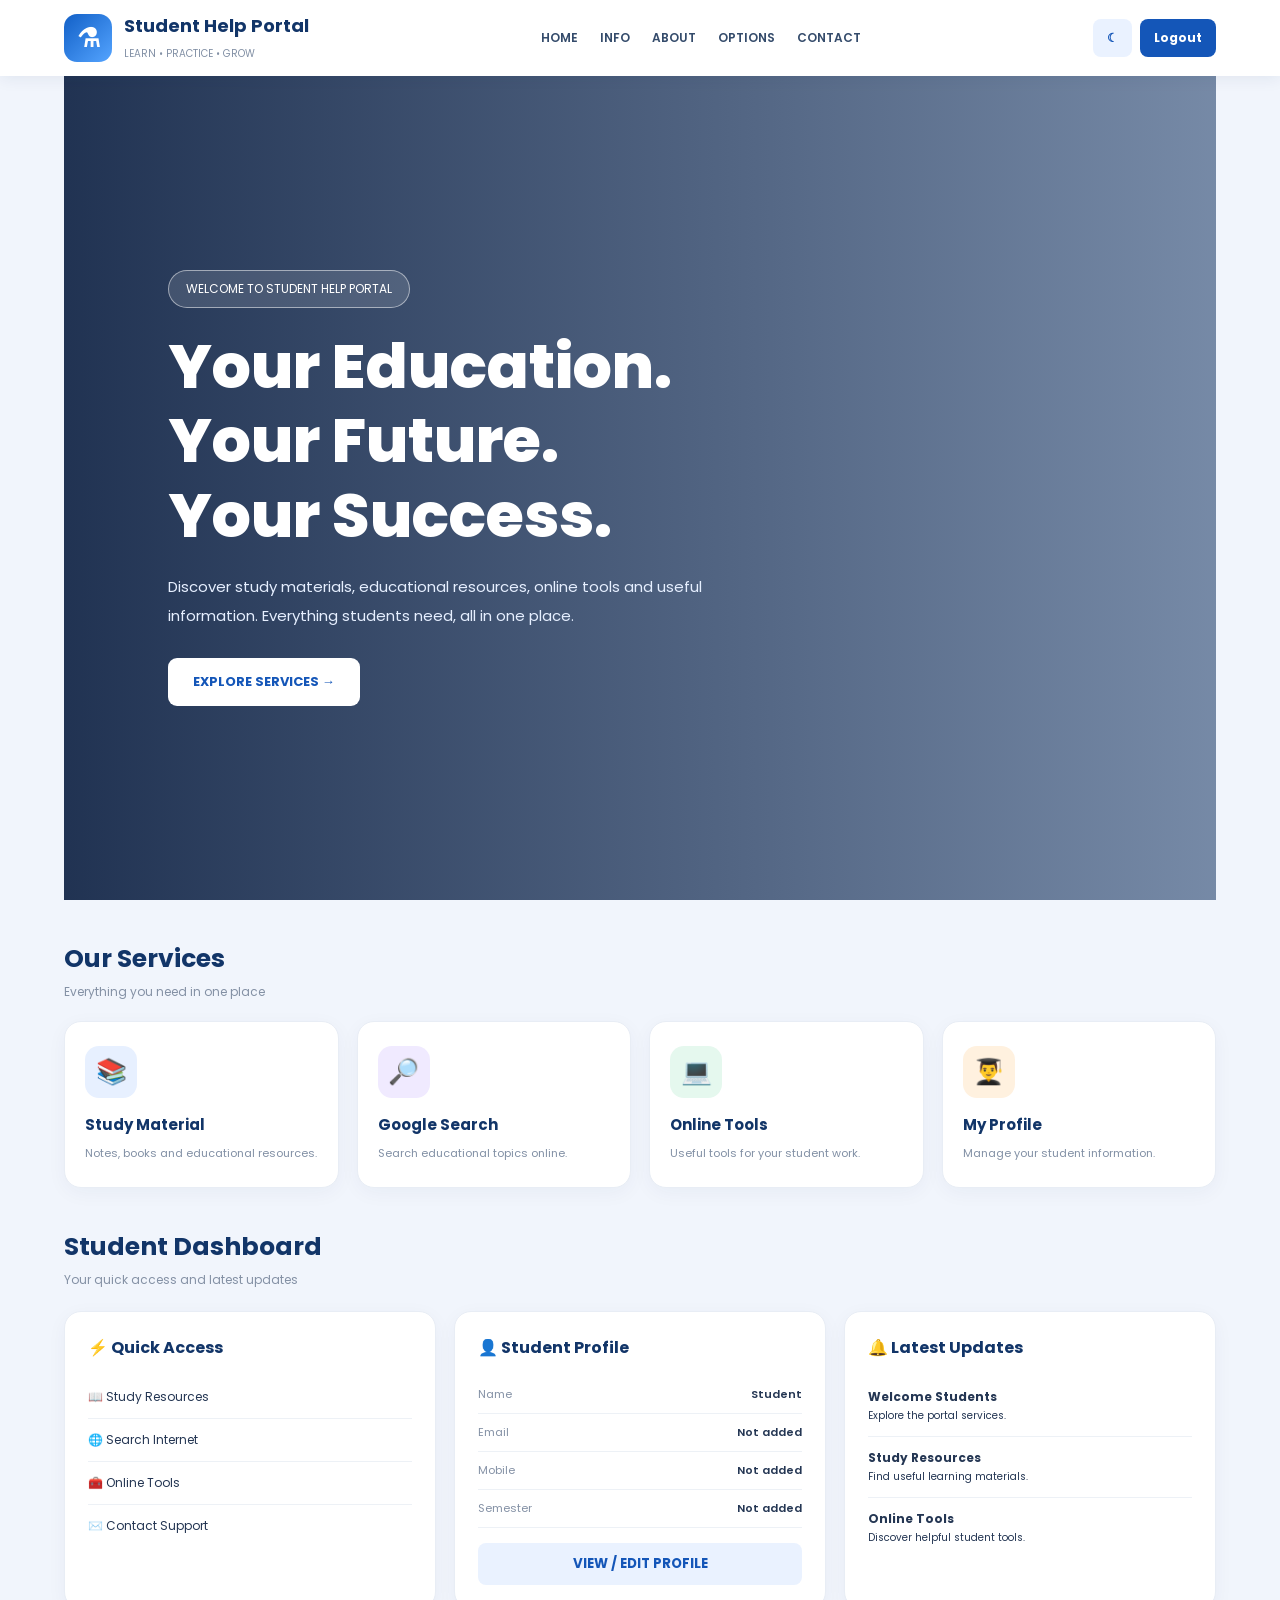
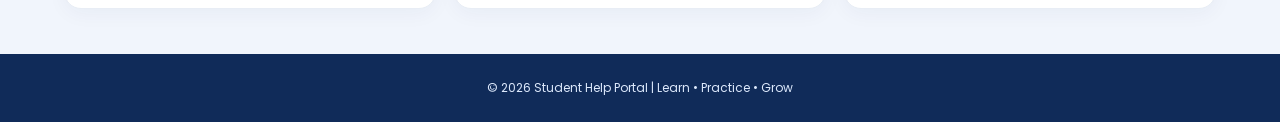
==== dashboard.html @ 5c408c37 "Update dashboard.html" ====
<!DOCTYPE html>
<html lang="en">
<head>
<meta charset="UTF-8">
<meta name="viewport" content="width=device-width, initial-scale=1.0">
<title>Student Help Portal</title>

<link href="https://fonts.googleapis.com/css2?family=Poppins:wght@400;500;600;700;800&display=swap" rel="stylesheet">

<style>
*{margin:0;padding:0;box-sizing:border-box}
body{
  font-family:Poppins,sans-serif;
  background:#f1f5fc;
  color:#243653;
}
a{text-decoration:none;color:inherit}
button,input,select{font-family:inherit}

/* NAVBAR */
.navbar{
  min-height:76px;
  background:#fff;
  display:flex;
  align-items:center;
  justify-content:space-between;
  padding:12px 5%;
  gap:15px;
  box-shadow:0 3px 15px #142d5012;
  position:relative;
  z-index:5;
}
.brand{display:flex;align-items:center;gap:12px}
.logo{
  width:48px;height:48px;
  border-radius:13px;
  background:linear-gradient(135deg,#1260c7,#54a4ff);
  display:grid;place-items:center;
  color:white;font-size:26px;font-weight:700;
}
.brand h2{font-size:18px;color:#123568}
.brand small{font-size:10px;color:#8290a5}
.navlinks{display:flex;gap:22px;flex-wrap:wrap}
.navlinks a{font-size:12px;font-weight:600;color:#344b6b}
.navlinks a:hover{color:#1260c7}
.navbuttons{display:flex;gap:8px}
.btn{
  border:0;border-radius:8px;
  padding:10px 14px;
  background:#eaf2ff;color:#1456b8;
  font-size:12px;font-weight:700;
  cursor:pointer;
}
.btn-blue{background:#1456b8;color:white}

/* FULL SCREEN BANNER */
.hero{
  width:100%;
  min-height:calc(100vh - 76px);
  min-height:calc(100svh - 76px);
  display:flex;
  align-items:center;
  justify-content:flex-start;
  padding:55px 9%;
  position:relative;
  overflow:hidden;
  background:
    linear-gradient(90deg,rgba(4,24,59,.88),rgba(5,39,88,.52)),
    url('lab-background.png') center center/cover no-repeat;
}
.hero-content{
  max-width:700px;
  color:white;
  position:relative;
  z-index:2;
}
.hero-tag{
  display:inline-block;
  padding:9px 17px;
  border:1px solid #ffffff80;
  background:#ffffff20;
  border-radius:30px;
  font-size:12px;
  margin-bottom:22px;
}
.hero h1{
  font-size:clamp(35px,5vw,62px);
  line-height:1.2;
  font-weight:800;
  margin-bottom:20px;
}
.hero p{
  font-size:15px;
  line-height:1.9;
  color:#e6efff;
  max-width:590px;
}
.hero-button{
  display:inline-block;
  margin-top:28px;
  padding:14px 25px;
  background:#fff;
  color:#1456b8;
  border-radius:9px;
  font-size:13px;
  font-weight:700;
}
.hero-button:hover{background:#dceaff}

/* SERVICES */
.container{
  width:90%;
  max-width:1200px;
  margin:auto;
}
.heading{margin:40px 0 20px}
.heading h2{font-size:25px;color:#123568}
.heading p{font-size:12px;color:#8491a5;margin-top:5px}
.services{
  display:grid;
  grid-template-columns:repeat(4,1fr);
  gap:18px;
}
.card{
  background:white;
  border:1px solid #e8edf5;
  border-radius:17px;
  padding:24px 20px;
  cursor:pointer;
  text-align:left;
  box-shadow:0 5px 20px #18375d0b;
  transition:.2s;
  width:100%;
}
.card:hover{
  transform:translateY(-5px);
  box-shadow:0 12px 25px #18375d18;
}
.icon{
  height:52px;width:52px;
  border-radius:14px;
  display:grid;place-items:center;
  font-size:25px;margin-bottom:15px;
}
.i1{background:#e7f0ff}
.i2{background:#f0eaff}
.i3{background:#e5f8ee}
.i4{background:#fff1df}
.card h3{font-size:15px;color:#123568;margin-bottom:8px}
.card p{font-size:11px;color:#8290a5;line-height:1.7}

/* DASHBOARD PANELS */
.panels{
  display:grid;
  grid-template-columns:repeat(3,1fr);
  gap:18px;
  margin:22px 0 45px;
}
.panel{
  background:white;
  border:1px solid #e8edf5;
  border-radius:17px;
  padding:23px;
  box-shadow:0 5px 20px #18375d0b;
}
.panel h3{font-size:16px;color:#123568;margin-bottom:16px}
.item{
  padding:12px 0;
  border-bottom:1px solid #edf1f6;
  font-size:12px;
  cursor:pointer;
}
.item:last-child{border:0}
.item:hover{color:#1260c7}
.profile-row{
  display:flex;justify-content:space-between;
  gap:8px;padding:10px 0;
  border-bottom:1px solid #edf1f6;
  font-size:11px;
}
.profile-row span:first-child{color:#8491a5}
.profile-row span:last-child{
  font-weight:600;text-align:right;
  overflow-wrap:anywhere;
}
.panel-button{
  width:100%;padding:11px;margin-top:15px;
  background:#eaf2ff;color:#1456b8;
  border:0;border-radius:8px;
  font-weight:700;cursor:pointer;
}

/* INNER PAGES */
.page{
  display:none;
  background:white;
  border-radius:17px;
  padding:30px;
  margin:30px auto;
  min-height:320px;
  box-shadow:0 5px 20px #18375d0b;
}
.page.active{display:block}
.page h2{color:#123568;font-size:24px;margin-bottom:12px}
.page p{color:#73839a;font-size:13px;line-height:1.8;margin-bottom:15px}
.page label{font-size:12px;font-weight:600}
.page input,.page select{
  display:block;width:100%;
  padding:12px;margin:7px 0 15px;
  border:1px solid #dce5f1;
  border-radius:8px;
  outline:none;
}
.page input:focus,.page select:focus{border-color:#1456b8}
.page button{
  border:0;background:#1456b8;
  color:white;padding:12px 20px;
  border-radius:8px;font-weight:700;
  cursor:pointer;
}
.resources{
  display:grid;
  grid-template-columns:repeat(2,1fr);
  gap:12px;margin-top:18px;
}
.resource{
  display:block;
  background:#edf4ff;
  color:#1456b8;
  padding:17px;border-radius:10px;
  font-size:13px;font-weight:600;
}
footer{
  background:#102b59;color:#dce8fb;
  text-align:center;padding:25px;
  font-size:12px;
}

/* DARK MODE */
body.dark{background:#101d31;color:#eaf1ff}
body.dark .navbar,body.dark .card,
body.dark .panel,body.dark .page{background:#1b2c45;color:#eaf1ff}
body.dark .brand h2,body.dark .heading h2,
body.dark .card h3,body.dark .panel h3,
body.dark .page h2{color:#eaf1ff}
body.dark .navlinks a{color:#eaf1ff}
body.dark .card p,body.dark .page p{color:#b6c6dc}
body.dark .profile-row,body.dark .item{border-color:#354762}
body.dark .profile-row span:last-child{color:#eaf1ff}

/* MOBILE */
@media(max-width:850px){
  .services{grid-template-columns:repeat(2,1fr)}
  .panels{grid-template-columns:repeat(2,1fr)}
  .navlinks{gap:12px}
}
@media(max-width:600px){
  .navbar{flex-wrap:wrap;padding:12px 4%}
  .navlinks{order:3;width:100%;justify-content:center}
  .brand h2{font-size:15px}
  .hero{
    min-height:calc(100svh - 120px);
    padding:35px 7%;
    background-position:center;
  }
  .hero h1{font-size:36px}
  .hero p{font-size:13px}
  .services,.panels,.resources{grid-template-columns:1fr}
  .container{width:92%}
  .page{padding:22px}
}
</style>
</head>

<body>

<header class="navbar">
  <div class="brand">
    <div class="logo">⚗</div>
    <div>
      <h2>Student Help Portal</h2>
      <small>LEARN • PRACTICE • GROW</small>
    </div>
  </div>

  <nav class="navlinks">
    <a href="#" onclick="showHome();return false">HOME</a>
    <a href="#" onclick="showPage('info');return false">INFO</a>
    <a href="#" onclick="showPage('about');return false">ABOUT</a>
    <a href="#" onclick="showPage('study');return false">OPTIONS</a>
    <a href="#" onclick="showPage('contact');return false">CONTACT</a>
  </nav>

  <div class="navbuttons">
    <button class="btn" onclick="toggleTheme()">☾</button>
    <button class="btn btn-blue" onclick="logout()">Logout</button>
  </div>
</header>

<main class="container">

<div id="homePage">

  <section class="hero">
    <div class="hero-content">
      <span class="hero-tag">WELCOME TO STUDENT HELP PORTAL</span>
      <h1>Your Education.<br>Your Future.<br>Your Success.</h1>
      <p>
        Discover study materials, educational resources,
        online tools and useful information.
        Everything students need, all in one place.
      </p>
      <a href="#" class="hero-button"
         onclick="showPage('study');return false">
         EXPLORE SERVICES →
      </a>
    </div>
  </section>

  <div class="heading">
    <h2>Our Services</h2>
    <p>Everything you need in one place</p>
  </div>

  <section class="services">
    <button class="card" onclick="showPage('study')">
      <div class="icon i1">📚</div>
      <h3>Study Material</h3>
      <p>Notes, books and educational resources.</p>
    </button>

    <button class="card" onclick="showPage('search')">
      <div class="icon i2">🔎</div>
      <h3>Google Search</h3>
      <p>Search educational topics online.</p>
    </button>

    <button class="card" onclick="showPage('tools')">
      <div class="icon i3">💻</div>
      <h3>Online Tools</h3>
      <p>Useful tools for your student work.</p>
    </button>

    <button class="card" onclick="showPage('profile')">
      <div class="icon i4">👨‍🎓</div>
      <h3>My Profile</h3>
      <p>Manage your student information.</p>
    </button>
  </section>

  <div class="heading">
    <h2>Student Dashboard</h2>
    <p>Your quick access and latest updates</p>
  </div>

  <section class="panels">

    <div class="panel">
      <h3>⚡ Quick Access</h3>
      <div class="item" onclick="showPage('study')">📖 Study Resources</div>
      <div class="item" onclick="showPage('search')">🌐 Search Internet</div>
      <div class="item" onclick="showPage('tools')">🧰 Online Tools</div>
      <div class="item" onclick="showPage('contact')">✉️ Contact Support</div>
    </div>

    <div class="panel">
      <h3>👤 Student Profile</h3>
      <div class="profile-row"><span>Name</span><span id="displayName">Student</span></div>
      <div class="profile-row"><span>Email</span><span id="displayEmail">Not added</span></div>
      <div class="profile-row"><span>Mobile</span><span id="displayMobile">Not added</span></div>
      <div class="profile-row"><span>Semester</span><span id="displaySemester">Not added</span></div>
      <button class="panel-button" onclick="showPage('profile')">VIEW / EDIT PROFILE</button>
    </div>

    <div class="panel">
      <h3>🔔 Latest Updates</h3>
      <div class="item">
        <b>Welcome Students</b><br>
        <small>Explore the portal services.</small>
      </div>
      <div class="item">
        <b>Study Resources</b><br>
        <small>Find useful learning materials.</small>
      </div>
      <div class="item">
        <b>Online Tools</b><br>
        <small>Discover helpful student tools.</small>
      </div>
    </div>

  </section>
</div>

<section class="page" id="info">
  <h2>Portal Information</h2>
  <p>Student Help Portal provides educational resources, online search facilities, useful student tools and academic information in one place.</p>
</section>

<section class="page" id="about">
  <h2>About Us</h2>
  <p>Our mission is to make education resources easier to access through a simple and professional student platform.</p>
</section>

<section class="page" id="study">
  <h2>📚 Study Material</h2>
  <p>Choose a resource to find educational content.</p>
  <div class="resources">
    <a class="resource" target="_blank" href="https://www.google.com/search?q=BCA+study+notes">BCA Study Notes ↗</a>
    <a class="resource" target="_blank" href="https://www.google.com/search?q=BCA+previous+year+papers">Previous Year Papers ↗</a>
    <a class="resource" target="_blank" href="https://www.google.com/search?q=Computer+Science+tutorials">Computer Tutorials ↗</a>
    <a class="resource" target="_blank" href="https://www.google.com/search?q=BCA+books+PDF">BCA Books ↗</a>
  </div>
</section>

<section class="page" id="search">
  <h2>🔎 Google Search</h2>
  <p>Search any topic on Google.</p>
  <form onsubmit="googleSearch(event)">
    <input id="searchInput" type="search" placeholder="Enter search topic..." required>
    <button type="submit">Search Google →</button>
  </form>
</section>

<section class="page" id="tools">
  <h2>💻 Online Tools</h2>
  <p>Useful online tools for students.</p>
  <div class="resources">
    <a class="resource" target="_blank" href="https://www.canva.com/">Canva ↗</a>
    <a class="resource" target="_blank" href="https://www.ilovepdf.com/">PDF Tools ↗</a>
    <a class="resource" target="_blank" href="https://www.photopea.com/">Photo Editor ↗</a>
    <a class="resource" target="_blank" href="https://translate.google.com/">Google Translate ↗</a>
  </div>
</section>

<section class="page" id="profile">
  <h2>👨‍🎓 My Student Profile</h2>
  <p>Enter and save your details.</p>

  <form onsubmit="saveProfile(event)">
    <label>Full Name</label>
    <input id="studentName" type="text" placeholder="Enter your name">

    <label>Email</label>
    <input id="studentEmail" type="email" placeholder="Enter your email">

    <label>Mobile Number</label>
    <input id="studentMobile" type="tel" placeholder="Enter mobile number">

    <label>Course</label>
    <input id="studentCourse" type="text" placeholder="Enter course">

    <label>Semester</label>
    <select id="studentSemester">
      <option value="">Select Semester</option>
      <option>1st Semester</option>
      <option>2nd Semester</option>
      <option>3rd Semester</option>
      <option>4th Semester</option>
      <option>5th Semester</option>
      <option>6th Semester</option>
    </select>

    <label>College Name</label>
    <input id="studentCollege" type="text" placeholder="Enter college name">

    <button type="submit">Save Profile</button>
  </form>
</section>

<section class="page" id="contact">
  <h2>✉️ Contact Us</h2>
  <p>Welcome to Student Help Portal Support. Thank you for using our platform.</p>
</section>

</main>

<footer>
  © 2026 Student Help Portal | Learn • Practice • Grow
</footer>

<script>
function showHome(){
  document.getElementById("homePage").style.display="block";
  document.querySelectorAll(".page").forEach(p=>p.classList.remove("active"));
  window.scrollTo(0,0);
}

function showPage(id){
  document.getElementById("homePage").style.display="none";
  document.querySelectorAll(".page").forEach(p=>p.classList.remove("active"));
  const page=document.getElementById(id);
  if(page) page.classList.add("active");
  if(id==="profile") loadProfile();
  window.scrollTo(0,0);
}

function toggleTheme(){
  document.body.classList.toggle("dark");
  localStorage.setItem("portalTheme",
    document.body.classList.contains("dark")?"dark":"light");
}

function logout(){
  sessionStorage.removeItem("loggedInStudent");
  window.location.href="login.html";
}

function googleSearch(event){
  event.preventDefault();
  const query=document.getElementById("searchInput").value.trim();
  if(query){
    window.open("https://www.google.com/search?q="+encodeURIComponent(query),"_blank");
  }
}

function saveProfile(event){
  event.preventDefault();
  const profile={
    name:document.getElementById("studentName").value,
    email:document.getElementById("studentEmail").value,
    mobile:document.getElementById("studentMobile").value,
    course:document.getElementById("studentCourse").value,
    semester:document.getElementById("studentSemester").value,
    college:document.getElementById("studentCollege").value
  };

  localStorage.setItem("studentProfile",JSON.stringify(profile));
  updateProfileDisplay();
  alert("Profile saved successfully!");
}

function loadProfile(){
  const p=JSON.parse(localStorage.getItem("studentProfile")||"{}");
  document.getElementById("studentName").value=p.name||"";
  document.getElementById("studentEmail").value=p.email||"";
  document.getElementById("studentMobile").value=p.mobile||"";
  document.getElementById("studentCourse").value=p.course||"";
  document.getElementById("studentSemester").value=p.semester||"";
  document.getElementById("studentCollege").value=p.college||"";
}

function updateProfileDisplay(){
  const p=JSON.parse(localStorage.getItem("studentProfile")||"{}");
  const email=sessionStorage.getItem("loggedInStudent")||"";
  document.getElementById("displayName").textContent=p.name||"Student";
  document.getElementById("displayEmail").textContent=p.email||email||"Not added";
  document.getElementById("displayMobile").textContent=p.mobile||"Not added";
  document.getElementById("displaySemester").textContent=p.semester||"Not added";
}

if(localStorage.getItem("portalTheme")==="dark"){
  document.body.classList.add("dark");
}
updateProfileDisplay();
</script>

</body>
    </html>
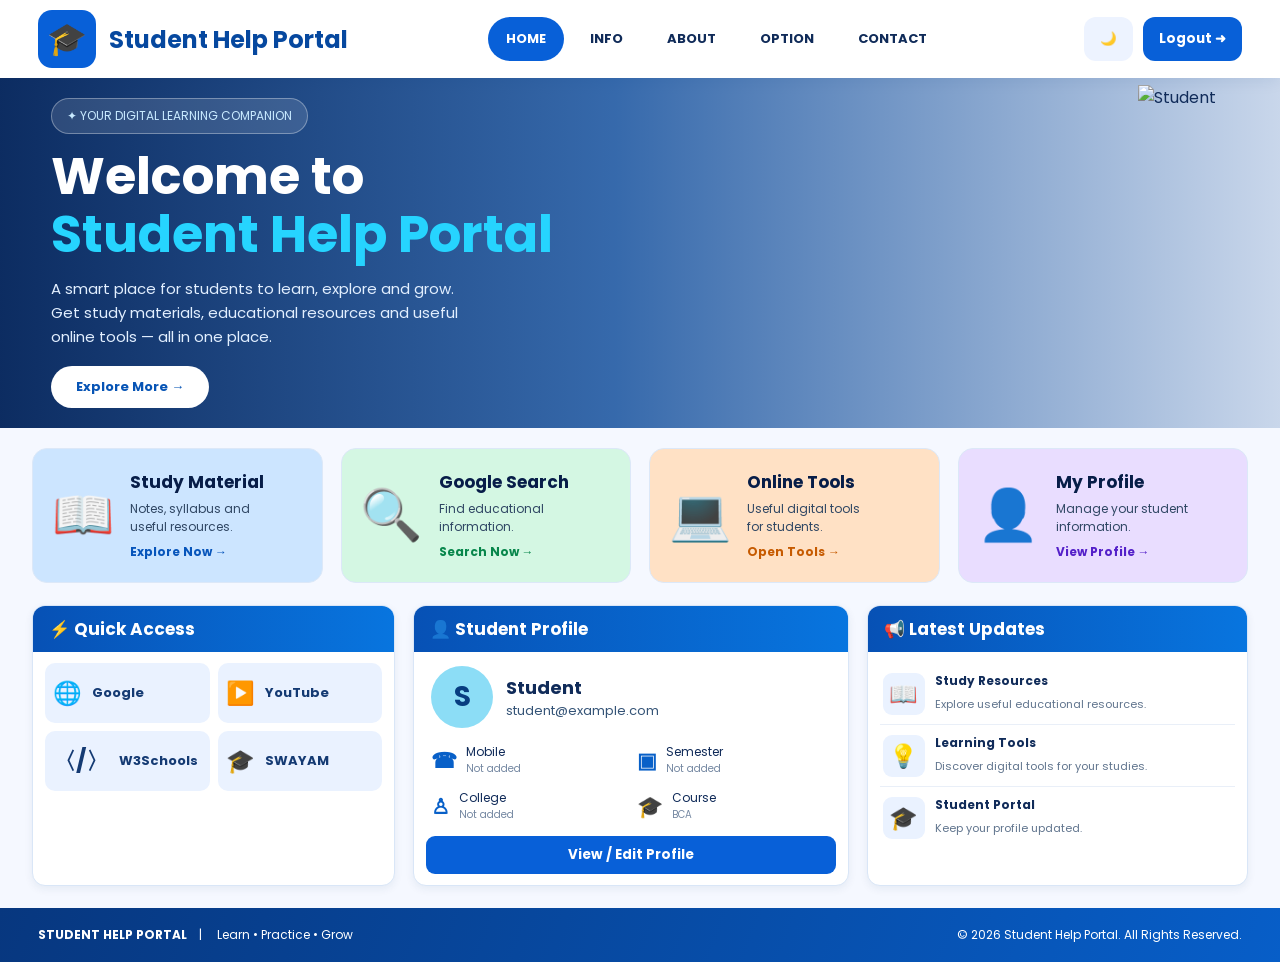
==== commit e33c14cb: "Update dashboard.html" ====
--- a/dashboard.html
+++ b/dashboard.html
@@ -5,270 +5,116 @@
 <meta charset="UTF-8">
 <meta name="viewport" content="width=device-width, initial-scale=1.0">
 <title>Student Help Portal</title>
-
 <link href="https://fonts.googleapis.com/css2?family=Poppins:wght@400;500;600;700;800&display=swap" rel="stylesheet">
 
 <style>
 *{margin:0;padding:0;box-sizing:border-box}
-body{
-  font-family:Poppins,sans-serif;
-  background:#f1f5fc;
-  color:#243653;
-}
+body{font-family:Poppins,sans-serif;background:#f5f8ff;color:#102b59}
 a{text-decoration:none;color:inherit}
 button,input,select{font-family:inherit}
-
-/* NAVBAR */
-.navbar{
-  min-height:76px;
-  background:#fff;
-  display:flex;
-  align-items:center;
-  justify-content:space-between;
-  padding:12px 5%;
-  gap:15px;
-  box-shadow:0 3px 15px #142d5012;
-  position:relative;
-  z-index:5;
-}
-.brand{display:flex;align-items:center;gap:12px}
-.logo{
-  width:48px;height:48px;
-  border-radius:13px;
-  background:linear-gradient(135deg,#1260c7,#54a4ff);
-  display:grid;place-items:center;
-  color:white;font-size:26px;font-weight:700;
-}
-.brand h2{font-size:18px;color:#123568}
-.brand small{font-size:10px;color:#8290a5}
-.navlinks{display:flex;gap:22px;flex-wrap:wrap}
-.navlinks a{font-size:12px;font-weight:600;color:#344b6b}
-.navlinks a:hover{color:#1260c7}
-.navbuttons{display:flex;gap:8px}
-.btn{
-  border:0;border-radius:8px;
-  padding:10px 14px;
-  background:#eaf2ff;color:#1456b8;
-  font-size:12px;font-weight:700;
-  cursor:pointer;
-}
-.btn-blue{background:#1456b8;color:white}
-
-/* FULL SCREEN BANNER */
+.navbar{min-height:76px;background:white;display:flex;align-items:center;justify-content:space-between;padding:10px 3%;gap:15px;box-shadow:0 3px 15px #12356815}
+.brand{display:flex;align-items:center;gap:13px}
+.logo{width:58px;height:58px;border-radius:14px;background:#0860d8;color:white;display:grid;place-items:center;font-size:32px}
+.brand h2{font-size:24px;color:#06489f}
+.navlinks{display:flex;gap:8px;align-items:center}
+.navlinks a{padding:12px 18px;border-radius:30px;font-size:13px;font-weight:700}
+.navlinks a:first-child,.navlinks a:hover{background:#0860d8;color:white}
+.navbuttons{display:flex;gap:10px}
+.navbuttons button{border:0;border-radius:12px;padding:12px 16px;background:#edf3ff;cursor:pointer}
+.navbuttons .logout{background:#0860d8;color:white;font-weight:700}
+
 .hero{
-  width:100%;
-  min-height:calc(100vh - 76px);
-  min-height:calc(100svh - 76px);
-  display:flex;
-  align-items:center;
-  justify-content:flex-start;
-  padding:55px 9%;
-  position:relative;
-  overflow:hidden;
-  background:
-    linear-gradient(90deg,rgba(4,24,59,.88),rgba(5,39,88,.52)),
-    url('lab-background.png') center center/cover no-repeat;
-}
-.hero-content{
-  max-width:700px;
-  color:white;
-  position:relative;
-  z-index:2;
-}
-.hero-tag{
-  display:inline-block;
-  padding:9px 17px;
-  border:1px solid #ffffff80;
-  background:#ffffff20;
-  border-radius:30px;
-  font-size:12px;
-  margin-bottom:22px;
-}
-.hero h1{
-  font-size:clamp(35px,5vw,62px);
-  line-height:1.2;
-  font-weight:800;
-  margin-bottom:20px;
-}
-.hero p{
-  font-size:15px;
-  line-height:1.9;
-  color:#e6efff;
-  max-width:590px;
-}
-.hero-button{
-  display:inline-block;
-  margin-top:28px;
-  padding:14px 25px;
-  background:#fff;
-  color:#1456b8;
-  border-radius:9px;
-  font-size:13px;
-  font-weight:700;
-}
-.hero-button:hover{background:#dceaff}
-
-/* SERVICES */
-.container{
-  width:90%;
-  max-width:1200px;
-  margin:auto;
-}
-.heading{margin:40px 0 20px}
-.heading h2{font-size:25px;color:#123568}
-.heading p{font-size:12px;color:#8491a5;margin-top:5px}
-.services{
-  display:grid;
-  grid-template-columns:repeat(4,1fr);
-  gap:18px;
-}
-.card{
-  background:white;
-  border:1px solid #e8edf5;
-  border-radius:17px;
-  padding:24px 20px;
-  cursor:pointer;
-  text-align:left;
-  box-shadow:0 5px 20px #18375d0b;
-  transition:.2s;
-  width:100%;
-}
-.card:hover{
-  transform:translateY(-5px);
-  box-shadow:0 12px 25px #18375d18;
-}
-.icon{
-  height:52px;width:52px;
-  border-radius:14px;
-  display:grid;place-items:center;
-  font-size:25px;margin-bottom:15px;
-}
-.i1{background:#e7f0ff}
-.i2{background:#f0eaff}
-.i3{background:#e5f8ee}
-.i4{background:#fff1df}
-.card h3{font-size:15px;color:#123568;margin-bottom:8px}
-.card p{font-size:11px;color:#8290a5;line-height:1.7}
-
-/* DASHBOARD PANELS */
-.panels{
-  display:grid;
-  grid-template-columns:repeat(3,1fr);
-  gap:18px;
-  margin:22px 0 45px;
-}
-.panel{
-  background:white;
-  border:1px solid #e8edf5;
-  border-radius:17px;
-  padding:23px;
-  box-shadow:0 5px 20px #18375d0b;
-}
-.panel h3{font-size:16px;color:#123568;margin-bottom:16px}
-.item{
-  padding:12px 0;
-  border-bottom:1px solid #edf1f6;
-  font-size:12px;
-  cursor:pointer;
-}
-.item:last-child{border:0}
-.item:hover{color:#1260c7}
-.profile-row{
-  display:flex;justify-content:space-between;
-  gap:8px;padding:10px 0;
-  border-bottom:1px solid #edf1f6;
-  font-size:11px;
-}
-.profile-row span:first-child{color:#8491a5}
-.profile-row span:last-child{
-  font-weight:600;text-align:right;
-  overflow-wrap:anywhere;
-}
-.panel-button{
-  width:100%;padding:11px;margin-top:15px;
-  background:#eaf2ff;color:#1456b8;
-  border:0;border-radius:8px;
-  font-weight:700;cursor:pointer;
-}
-
-/* INNER PAGES */
-.page{
-  display:none;
-  background:white;
-  border-radius:17px;
-  padding:30px;
-  margin:30px auto;
-  min-height:320px;
-  box-shadow:0 5px 20px #18375d0b;
-}
+ height:350px;position:relative;overflow:hidden;
+ display:flex;align-items:center;padding:30px 4%;
+ background:
+ linear-gradient(90deg,rgba(3,36,91,.96),rgba(0,65,148,.78) 48%,rgba(0,63,143,.18)),
+ url('lab-background.png') center/cover no-repeat;
+}
+.hero-content{position:relative;z-index:2;color:white;max-width:650px}
+.tag{display:inline-block;padding:8px 15px;border-radius:30px;background:#ffffff20;border:1px solid #ffffff55;font-size:12px;margin-bottom:14px;color:#c8eaff}
+.hero h1{font-size:clamp(30px,4vw,52px);line-height:1.12;margin-bottom:14px}
+.hero h1 span{color:#26d4ff}
+.hero p{font-size:15px;line-height:1.6;color:#e2efff}
+.explore{display:inline-block;margin-top:17px;padding:11px 25px;background:white;color:#0754b5;border-radius:30px;font-weight:700;font-size:13px}
+.student{position:absolute;right:5%;bottom:0;height:98%;max-width:36%;object-fit:contain;object-position:bottom}
+
+.services{display:grid;grid-template-columns:repeat(4,1fr);gap:18px;padding:20px 2.5% 0}
+.service{min-height:135px;border-radius:15px;padding:17px;display:flex;align-items:center;gap:15px;border:1px solid #dce8f8;cursor:pointer}
+.service:nth-child(1){background:#cce5ff}
+.service:nth-child(2){background:#d4f7e3}
+.service:nth-child(3){background:#ffe1c5}
+.service:nth-child(4){background:#e9ddff}
+.service-icon{font-size:50px;min-width:65px;text-align:center}
+.service h3{font-size:17px;color:#071d48;margin-bottom:5px}
+.service p{font-size:12px;line-height:1.5;color:#304764}
+.service a{display:inline-block;font-size:12px;font-weight:700;margin-top:7px}
+.service:nth-child(1) a{color:#0755bb}
+.service:nth-child(2) a{color:#07864b}
+.service:nth-child(3) a{color:#c65a00}
+.service:nth-child(4) a{color:#5420c9}
+
+.panels{display:grid;grid-template-columns:1fr 1.2fr 1.05fr;gap:18px;padding:0 2.5%;margin:22px 0}
+.panel{background:white;border:1px solid #d9e6f7;border-radius:13px;overflow:hidden;box-shadow:0 3px 9px #12356812}
+.panel-title{background:linear-gradient(90deg,#0751b5,#0875df);color:white;padding:10px 16px;font-size:17px;font-weight:700}
+.panel-body{padding:11px 12px}
+.quick-grid{display:grid;grid-template-columns:1fr 1fr;gap:8px}
+.quick{background:#eaf2ff;border-radius:10px;padding:13px 8px;display:flex;align-items:center;gap:10px;font-size:13px;font-weight:700;color:#143a73}
+.quick span{font-size:23px}
+.student-profile{display:flex;align-items:center;gap:13px;padding:3px 5px 10px}
+.avatar{width:62px;height:62px;border-radius:50%;background:#8cddf6;display:grid;place-items:center;font-size:28px;font-weight:700;color:#073d80}
+.student-profile h3{font-size:18px}
+.student-profile p{font-size:13px;color:#355477}
+.details{display:grid;grid-template-columns:1fr 1fr;gap:12px;padding:5px}
+.detail{font-size:12px;display:flex;gap:9px;align-items:center}
+.detail b{font-size:21px;color:#0860c8}
+.detail small{display:block;color:#7588a2}
+.profile-button{width:100%;border:0;background:#0860d8;color:white;border-radius:9px;padding:9px;font-weight:700;cursor:pointer;margin-top:8px}
+.update{display:flex;align-items:center;gap:10px;padding:9px 3px;border-bottom:1px solid #e9eff8}
+.update:last-child{border:0}
+.update-icon{width:42px;height:42px;border-radius:9px;background:#eaf2ff;display:grid;place-items:center;font-size:23px}
+.update strong{font-size:12px;display:block}
+.update small{font-size:11px;color:#61758e}
+
+.page{display:none;background:white;margin:25px 3%;padding:25px;border-radius:15px;min-height:300px;box-shadow:0 3px 15px #12356812}
 .page.active{display:block}
-.page h2{color:#123568;font-size:24px;margin-bottom:12px}
-.page p{color:#73839a;font-size:13px;line-height:1.8;margin-bottom:15px}
+.page h2{color:#0751b5;margin-bottom:12px}
+.page p{font-size:13px;line-height:1.8;color:#536984;margin-bottom:15px}
+.page input,.page select{width:100%;padding:12px;margin:7px 0 14px;border:1px solid #d7e2f1;border-radius:8px}
 .page label{font-size:12px;font-weight:600}
-.page input,.page select{
-  display:block;width:100%;
-  padding:12px;margin:7px 0 15px;
-  border:1px solid #dce5f1;
-  border-radius:8px;
-  outline:none;
-}
-.page input:focus,.page select:focus{border-color:#1456b8}
-.page button{
-  border:0;background:#1456b8;
-  color:white;padding:12px 20px;
-  border-radius:8px;font-weight:700;
-  cursor:pointer;
-}
-.resources{
-  display:grid;
-  grid-template-columns:repeat(2,1fr);
-  gap:12px;margin-top:18px;
-}
-.resource{
-  display:block;
-  background:#edf4ff;
-  color:#1456b8;
-  padding:17px;border-radius:10px;
-  font-size:13px;font-weight:600;
-}
-footer{
-  background:#102b59;color:#dce8fb;
-  text-align:center;padding:25px;
-  font-size:12px;
-}
-
-/* DARK MODE */
-body.dark{background:#101d31;color:#eaf1ff}
-body.dark .navbar,body.dark .card,
-body.dark .panel,body.dark .page{background:#1b2c45;color:#eaf1ff}
-body.dark .brand h2,body.dark .heading h2,
-body.dark .card h3,body.dark .panel h3,
-body.dark .page h2{color:#eaf1ff}
-body.dark .navlinks a{color:#eaf1ff}
-body.dark .card p,body.dark .page p{color:#b6c6dc}
-body.dark .profile-row,body.dark .item{border-color:#354762}
-body.dark .profile-row span:last-child{color:#eaf1ff}
-
-/* MOBILE */
-@media(max-width:850px){
-  .services{grid-template-columns:repeat(2,1fr)}
-  .panels{grid-template-columns:repeat(2,1fr)}
-  .navlinks{gap:12px}
+.page button{background:#0860d8;color:white;border:0;padding:11px 18px;border-radius:8px;font-weight:700}
+.resource-grid{display:grid;grid-template-columns:1fr 1fr;gap:12px}
+.resource{padding:15px;background:#eaf2ff;color:#0751b5;border-radius:9px;font-size:13px;font-weight:600}
+footer{background:linear-gradient(110deg,#07377f,#075ec8);color:white;padding:18px 3%;display:flex;justify-content:space-between;gap:10px;font-size:12px;flex-wrap:wrap}
+
+body.dark{background:#101e35;color:#edf4ff}
+body.dark .navbar,body.dark .panel,body.dark .page{background:#1b2e4a;color:#edf4ff}
+body.dark .brand h2,body.dark .page h2{color:#edf4ff}
+body.dark .quick{background:#263e5f;color:white}
+body.dark .update small,body.dark .page p{color:#c3d2e5}
+
+@media(max-width:900px){
+ .brand h2{font-size:18px}
+ .navlinks{gap:2px}
+ .navlinks a{padding:10px;font-size:11px}
+ .services{grid-template-columns:repeat(2,1fr)}
+ .panels{grid-template-columns:1fr 1fr}
 }
 @media(max-width:600px){
-  .navbar{flex-wrap:wrap;padding:12px 4%}
-  .navlinks{order:3;width:100%;justify-content:center}
-  .brand h2{font-size:15px}
-  .hero{
-    min-height:calc(100svh - 120px);
-    padding:35px 7%;
-    background-position:center;
-  }
-  .hero h1{font-size:36px}
-  .hero p{font-size:13px}
-  .services,.panels,.resources{grid-template-columns:1fr}
-  .container{width:92%}
-  .page{padding:22px}
+ .navbar{height:auto;padding:10px 3%;flex-wrap:wrap}
+ .logo{width:43px;height:43px;font-size:24px}
+ .brand h2{font-size:16px}
+ .navlinks{order:3;width:100%;justify-content:center;flex-wrap:wrap}
+ .navlinks a{font-size:10px;padding:8px}
+ .navbuttons button{padding:9px}
+ .hero{height:350px;padding:22px 5%}
+ .hero-content{max-width:90%}
+ .hero h1{font-size:32px}
+ .hero p{font-size:12px}
+ .student{max-width:48%;height:65%;opacity:.65}
+ .services{grid-template-columns:1fr;padding:15px 4% 0;gap:10px}
+ .service{min-height:110px}
+ .panels{grid-template-columns:1fr;padding:0 4%;gap:13px}
+ footer{justify-content:center;text-align:center}
 }
 </style>
 </head>
@@ -276,285 +122,228 @@
 <body>
 
 <header class="navbar">
-  <div class="brand">
-    <div class="logo">⚗</div>
-    <div>
-      <h2>Student Help Portal</h2>
-      <small>LEARN • PRACTICE • GROW</small>
-    </div>
+ <div class="brand">
+  <div class="logo">🎓</div>
+  <h2>Student Help Portal</h2>
+ </div>
+ <nav class="navlinks">
+  <a href="#" onclick="showHome();return false">HOME</a>
+  <a href="#" onclick="showPage('info');return false">INFO</a>
+  <a href="#" onclick="showPage('about');return false">ABOUT</a>
+  <a href="#" onclick="showPage('study');return false">OPTION</a>
+  <a href="#" onclick="showPage('contact');return false">CONTACT</a>
+ </nav>
+ <div class="navbuttons">
+  <button onclick="toggleTheme()">🌙</button>
+  <button class="logout" onclick="logout()">Logout ➜</button>
+ </div>
+</header>
+
+<div id="homePage">
+<section class="hero">
+ <div class="hero-content">
+  <div class="tag">✦ YOUR DIGITAL LEARNING COMPANION</div>
+  <h1>Welcome to<br><span>Student Help Portal</span></h1>
+  <p>A smart place for students to learn, explore and grow.<br>
+  Get study materials, educational resources and useful<br>
+  online tools — all in one place.</p>
+  <a href="#services" class="explore">Explore More →</a>
+ </div>
+ <img class="student" src="https://images.unsplash.com/photo-1534528741775-53994a69daeb?auto=format&fit=crop&w=650&q=85" alt="Student">
+</section>
+
+<section class="services" id="services">
+ <div class="service" onclick="showPage('study')">
+  <div class="service-icon">📖</div>
+  <div><h3>Study Material</h3><p>Notes, syllabus and<br>useful resources.</p><a>Explore Now →</a></div>
+ </div>
+ <div class="service" onclick="showPage('search')">
+  <div class="service-icon">🔍</div>
+  <div><h3>Google Search</h3><p>Find educational<br>information.</p><a>Search Now →</a></div>
+ </div>
+ <div class="service" onclick="showPage('tools')">
+  <div class="service-icon">💻</div>
+  <div><h3>Online Tools</h3><p>Useful digital tools<br>for students.</p><a>Open Tools →</a></div>
+ </div>
+ <div class="service" onclick="showPage('profile')">
+  <div class="service-icon">👤</div>
+  <div><h3>My Profile</h3><p>Manage your student<br>information.</p><a>View Profile →</a></div>
+ </div>
+</section>
+
+<section class="panels">
+ <div class="panel">
+  <div class="panel-title">⚡ Quick Access</div>
+  <div class="panel-body quick-grid">
+   <a class="quick" target="_blank" href="https://google.com"><span>🌐</span>Google</a>
+   <a class="quick" target="_blank" href="https://youtube.com"><span>▶️</span>YouTube</a>
+   <a class="quick" target="_blank" href="https://w3schools.com"><span>〈/〉</span>W3Schools</a>
+   <a class="quick" target="_blank" href="https://swayam.gov.in"><span>🎓</span>SWAYAM</a>
   </div>
-
-  <nav class="navlinks">
-    <a href="#" onclick="showHome();return false">HOME</a>
-    <a href="#" onclick="showPage('info');return false">INFO</a>
-    <a href="#" onclick="showPage('about');return false">ABOUT</a>
-    <a href="#" onclick="showPage('study');return false">OPTIONS</a>
-    <a href="#" onclick="showPage('contact');return false">CONTACT</a>
-  </nav>
-
-  <div class="navbuttons">
-    <button class="btn" onclick="toggleTheme()">☾</button>
-    <button class="btn btn-blue" onclick="logout()">Logout</button>
+ </div>
+
+ <div class="panel">
+  <div class="panel-title">👤 Student Profile</div>
+  <div class="panel-body">
+   <div class="student-profile">
+    <div class="avatar" id="avatar">S</div>
+    <div><h3 id="displayName">Student</h3><p id="displayEmail">student@example.com</p></div>
+   </div>
+   <div class="details">
+    <div class="detail"><b>☎</b><div>Mobile<small id="displayMobile">Not added</small></div></div>
+    <div class="detail"><b>▣</b><div>Semester<small id="displaySemester">Not added</small></div></div>
+    <div class="detail"><b>♙</b><div>College<small id="displayCollege">Not added</small></div></div>
+    <div class="detail"><b>🎓</b><div>Course<small id="displayCourse">BCA</small></div></div>
+   </div>
+   <button class="profile-button" onclick="showPage('profile')">View / Edit Profile</button>
   </div>
-</header>
-
-<main class="container">
-
-<div id="homePage">
-
-  <section class="hero">
-    <div class="hero-content">
-      <span class="hero-tag">WELCOME TO STUDENT HELP PORTAL</span>
-      <h1>Your Education.<br>Your Future.<br>Your Success.</h1>
-      <p>
-        Discover study materials, educational resources,
-        online tools and useful information.
-        Everything students need, all in one place.
-      </p>
-      <a href="#" class="hero-button"
-         onclick="showPage('study');return false">
-         EXPLORE SERVICES →
-      </a>
-    </div>
-  </section>
-
-  <div class="heading">
-    <h2>Our Services</h2>
-    <p>Everything you need in one place</p>
+ </div>
+
+ <div class="panel">
+  <div class="panel-title">📢 Latest Updates</div>
+  <div class="panel-body">
+   <div class="update"><div class="update-icon">📖</div><div><strong>Study Resources</strong><small>Explore useful educational resources.</small></div></div>
+   <div class="update"><div class="update-icon">💡</div><div><strong>Learning Tools</strong><small>Discover digital tools for your studies.</small></div></div>
+   <div class="update"><div class="update-icon">🎓</div><div><strong>Student Portal</strong><small>Keep your profile updated.</small></div></div>
   </div>
-
-  <section class="services">
-    <button class="card" onclick="showPage('study')">
-      <div class="icon i1">📚</div>
-      <h3>Study Material</h3>
-      <p>Notes, books and educational resources.</p>
-    </button>
-
-    <button class="card" onclick="showPage('search')">
-      <div class="icon i2">🔎</div>
-      <h3>Google Search</h3>
-      <p>Search educational topics online.</p>
-    </button>
-
-    <button class="card" onclick="showPage('tools')">
-      <div class="icon i3">💻</div>
-      <h3>Online Tools</h3>
-      <p>Useful tools for your student work.</p>
-    </button>
-
-    <button class="card" onclick="showPage('profile')">
-      <div class="icon i4">👨‍🎓</div>
-      <h3>My Profile</h3>
-      <p>Manage your student information.</p>
-    </button>
-  </section>
-
-  <div class="heading">
-    <h2>Student Dashboard</h2>
-    <p>Your quick access and latest updates</p>
-  </div>
-
-  <section class="panels">
-
-    <div class="panel">
-      <h3>⚡ Quick Access</h3>
-      <div class="item" onclick="showPage('study')">📖 Study Resources</div>
-      <div class="item" onclick="showPage('search')">🌐 Search Internet</div>
-      <div class="item" onclick="showPage('tools')">🧰 Online Tools</div>
-      <div class="item" onclick="showPage('contact')">✉️ Contact Support</div>
-    </div>
-
-    <div class="panel">
-      <h3>👤 Student Profile</h3>
-      <div class="profile-row"><span>Name</span><span id="displayName">Student</span></div>
-      <div class="profile-row"><span>Email</span><span id="displayEmail">Not added</span></div>
-      <div class="profile-row"><span>Mobile</span><span id="displayMobile">Not added</span></div>
-      <div class="profile-row"><span>Semester</span><span id="displaySemester">Not added</span></div>
-      <button class="panel-button" onclick="showPage('profile')">VIEW / EDIT PROFILE</button>
-    </div>
-
-    <div class="panel">
-      <h3>🔔 Latest Updates</h3>
-      <div class="item">
-        <b>Welcome Students</b><br>
-        <small>Explore the portal services.</small>
-      </div>
-      <div class="item">
-        <b>Study Resources</b><br>
-        <small>Find useful learning materials.</small>
-      </div>
-      <div class="item">
-        <b>Online Tools</b><br>
-        <small>Discover helpful student tools.</small>
-      </div>
-    </div>
-
-  </section>
+ </div>
+</section>
 </div>
 
 <section class="page" id="info">
-  <h2>Portal Information</h2>
-  <p>Student Help Portal provides educational resources, online search facilities, useful student tools and academic information in one place.</p>
+ <h2>Portal Information</h2>
+ <p>Student Help Portal provides study materials, educational resources and useful online tools for students.</p>
 </section>
 
 <section class="page" id="about">
-  <h2>About Us</h2>
-  <p>Our mission is to make education resources easier to access through a simple and professional student platform.</p>
+ <h2>About Us</h2>
+ <p>A smart platform designed to help students learn, explore and grow.</p>
 </section>
 
 <section class="page" id="study">
-  <h2>📚 Study Material</h2>
-  <p>Choose a resource to find educational content.</p>
-  <div class="resources">
-    <a class="resource" target="_blank" href="https://www.google.com/search?q=BCA+study+notes">BCA Study Notes ↗</a>
-    <a class="resource" target="_blank" href="https://www.google.com/search?q=BCA+previous+year+papers">Previous Year Papers ↗</a>
-    <a class="resource" target="_blank" href="https://www.google.com/search?q=Computer+Science+tutorials">Computer Tutorials ↗</a>
-    <a class="resource" target="_blank" href="https://www.google.com/search?q=BCA+books+PDF">BCA Books ↗</a>
-  </div>
+ <h2>📚 Study Material</h2>
+ <p>Choose a learning resource.</p>
+ <div class="resource-grid">
+  <a class="resource" target="_blank" href="https://google.com/search?q=BCA+study+notes">BCA Study Notes ↗</a>
+  <a class="resource" target="_blank" href="https://google.com/search?q=BCA+syllabus">BCA Syllabus ↗</a>
+  <a class="resource" target="_blank" href="https://google.com/search?q=BCA+previous+year+papers">Previous Year Papers ↗</a>
+  <a class="resource" target="_blank" href="https://google.com/search?q=computer+tutorials">Computer Tutorials ↗</a>
+ </div>
 </section>
 
 <section class="page" id="search">
-  <h2>🔎 Google Search</h2>
-  <p>Search any topic on Google.</p>
-  <form onsubmit="googleSearch(event)">
-    <input id="searchInput" type="search" placeholder="Enter search topic..." required>
-    <button type="submit">Search Google →</button>
-  </form>
+ <h2>🔍 Google Search</h2>
+ <p>Search educational topics on Google.</p>
+ <form onsubmit="googleSearch(event)">
+  <input id="searchInput" type="search" placeholder="Enter search topic..." required>
+  <button type="submit">Search Google</button>
+ </form>
 </section>
 
 <section class="page" id="tools">
-  <h2>💻 Online Tools</h2>
-  <p>Useful online tools for students.</p>
-  <div class="resources">
-    <a class="resource" target="_blank" href="https://www.canva.com/">Canva ↗</a>
-    <a class="resource" target="_blank" href="https://www.ilovepdf.com/">PDF Tools ↗</a>
-    <a class="resource" target="_blank" href="https://www.photopea.com/">Photo Editor ↗</a>
-    <a class="resource" target="_blank" href="https://translate.google.com/">Google Translate ↗</a>
-  </div>
+ <h2>💻 Online Tools</h2>
+ <p>Useful tools for students.</p>
+ <div class="resource-grid">
+  <a class="resource" target="_blank" href="https://canva.com">Canva ↗</a>
+  <a class="resource" target="_blank" href="https://ilovepdf.com">PDF Tools ↗</a>
+  <a class="resource" target="_blank" href="https://photopea.com">Photo Editor ↗</a>
+  <a class="resource" target="_blank" href="https://translate.google.com">Google Translate ↗</a>
+ </div>
 </section>
 
 <section class="page" id="profile">
-  <h2>👨‍🎓 My Student Profile</h2>
-  <p>Enter and save your details.</p>
-
-  <form onsubmit="saveProfile(event)">
-    <label>Full Name</label>
-    <input id="studentName" type="text" placeholder="Enter your name">
-
-    <label>Email</label>
-    <input id="studentEmail" type="email" placeholder="Enter your email">
-
-    <label>Mobile Number</label>
-    <input id="studentMobile" type="tel" placeholder="Enter mobile number">
-
-    <label>Course</label>
-    <input id="studentCourse" type="text" placeholder="Enter course">
-
-    <label>Semester</label>
-    <select id="studentSemester">
-      <option value="">Select Semester</option>
-      <option>1st Semester</option>
-      <option>2nd Semester</option>
-      <option>3rd Semester</option>
-      <option>4th Semester</option>
-      <option>5th Semester</option>
-      <option>6th Semester</option>
-    </select>
-
-    <label>College Name</label>
-    <input id="studentCollege" type="text" placeholder="Enter college name">
-
-    <button type="submit">Save Profile</button>
-  </form>
+ <h2>👤 My Profile</h2>
+ <p>Update your student information.</p>
+ <form onsubmit="saveProfile(event)">
+  <label>Full Name</label><input id="studentName" type="text" placeholder="Enter full name">
+  <label>Email</label><input id="studentEmail" type="email" placeholder="Enter email">
+  <label>Mobile</label><input id="studentMobile" type="tel" placeholder="Enter mobile number">
+  <label>Semester</label>
+  <select id="studentSemester">
+   <option value="">Select Semester</option>
+   <option>1st Semester</option><option>2nd Semester</option>
+   <option>3rd Semester</option><option>4th Semester</option>
+   <option>5th Semester</option><option>6th Semester</option>
+  </select>
+  <label>College</label><input id="studentCollege" type="text" placeholder="Enter college name">
+  <label>Course</label><input id="studentCourse" type="text" value="BCA">
+  <button type="submit">Save Profile</button>
+ </form>
 </section>
 
 <section class="page" id="contact">
-  <h2>✉️ Contact Us</h2>
-  <p>Welcome to Student Help Portal Support. Thank you for using our platform.</p>
-</section>
-
-</main>
+ <h2>Contact Us</h2>
+ <p>Welcome to Student Help Portal. Thank you for using our platform.</p>
+</section>
 
 <footer>
-  © 2026 Student Help Portal | Learn • Practice • Grow
+ <div><b>STUDENT HELP PORTAL</b>　|　 Learn • Practice • Grow</div>
+ <div>© 2026 Student Help Portal. All Rights Reserved.</div>
 </footer>
 
 <script>
 function showHome(){
-  document.getElementById("homePage").style.display="block";
-  document.querySelectorAll(".page").forEach(p=>p.classList.remove("active"));
-  window.scrollTo(0,0);
-}
-
+ document.getElementById("homePage").style.display="block";
+ document.querySelectorAll(".page").forEach(p=>p.classList.remove("active"));
+ window.scrollTo(0,0);
+}
 function showPage(id){
-  document.getElementById("homePage").style.display="none";
-  document.querySelectorAll(".page").forEach(p=>p.classList.remove("active"));
-  const page=document.getElementById(id);
-  if(page) page.classList.add("active");
-  if(id==="profile") loadProfile();
-  window.scrollTo(0,0);
-}
-
+ document.getElementById("homePage").style.display="none";
+ document.querySelectorAll(".page").forEach(p=>p.classList.remove("active"));
+ document.getElementById(id).classList.add("active");
+ if(id==="profile")loadProfile();
+ window.scrollTo(0,0);
+}
 function toggleTheme(){
-  document.body.classList.toggle("dark");
-  localStorage.setItem("portalTheme",
-    document.body.classList.contains("dark")?"dark":"light");
-}
-
+ document.body.classList.toggle("dark");
+ localStorage.setItem("portalTheme",document.body.classList.contains("dark")?"dark":"light");
+}
 function logout(){
-  sessionStorage.removeItem("loggedInStudent");
-  window.location.href="login.html";
-}
-
-function googleSearch(event){
-  event.preventDefault();
-  const query=document.getElementById("searchInput").value.trim();
-  if(query){
-    window.open("https://www.google.com/search?q="+encodeURIComponent(query),"_blank");
-  }
-}
-
-function saveProfile(event){
-  event.preventDefault();
-  const profile={
-    name:document.getElementById("studentName").value,
-    email:document.getElementById("studentEmail").value,
-    mobile:document.getElementById("studentMobile").value,
-    course:document.getElementById("studentCourse").value,
-    semester:document.getElementById("studentSemester").value,
-    college:document.getElementById("studentCollege").value
-  };
-
-  localStorage.setItem("studentProfile",JSON.stringify(profile));
-  updateProfileDisplay();
-  alert("Profile saved successfully!");
-}
-
+ sessionStorage.removeItem("loggedInStudent");
+ window.location.href="login.html";
+}
+function googleSearch(e){
+ e.preventDefault();
+ let q=document.getElementById("searchInput").value.trim();
+ if(q)window.open("https://www.google.com/search?q="+encodeURIComponent(q),"_blank");
+}
+function saveProfile(e){
+ e.preventDefault();
+ let p={
+  name:document.getElementById("studentName").value,
+  email:document.getElementById("studentEmail").value,
+  mobile:document.getElementById("studentMobile").value,
+  semester:document.getElementById("studentSemester").value,
+  college:document.getElementById("studentCollege").value,
+  course:document.getElementById("studentCourse").value
+ };
+ localStorage.setItem("studentProfile",JSON.stringify(p));
+ updateDisplay();
+ alert("Profile saved successfully!");
+}
 function loadProfile(){
-  const p=JSON.parse(localStorage.getItem("studentProfile")||"{}");
-  document.getElementById("studentName").value=p.name||"";
-  document.getElementById("studentEmail").value=p.email||"";
-  document.getElementById("studentMobile").value=p.mobile||"";
-  document.getElementById("studentCourse").value=p.course||"";
-  document.getElementById("studentSemester").value=p.semester||"";
-  document.getElementById("studentCollege").value=p.college||"";
-}
-
-function updateProfileDisplay(){
-  const p=JSON.parse(localStorage.getItem("studentProfile")||"{}");
-  const email=sessionStorage.getItem("loggedInStudent")||"";
-  document.getElementById("displayName").textContent=p.name||"Student";
-  document.getElementById("displayEmail").textContent=p.email||email||"Not added";
-  document.getElementById("displayMobile").textContent=p.mobile||"Not added";
-  document.getElementById("displaySemester").textContent=p.semester||"Not added";
-}
-
-if(localStorage.getItem("portalTheme")==="dark"){
-  document.body.classList.add("dark");
-}
-updateProfileDisplay();
+ let p=JSON.parse(localStorage.getItem("studentProfile")||"{}");
+ document.getElementById("studentName").value=p.name||"";
+ document.getElementById("studentEmail").value=p.email||"";
+ document.getElementById("studentMobile").value=p.mobile||"";
+ document.getElementById("studentSemester").value=p.semester||"";
+ document.getElementById("studentCollege").value=p.college||"";
+ document.getElementById("studentCourse").value=p.course||"BCA";
+}
+function updateDisplay(){
+ let p=JSON.parse(localStorage.getItem("studentProfile")||"{}");
+ let email=sessionStorage.getItem("loggedInStudent")||"student@example.com";
+ document.getElementById("displayName").textContent=p.name||"Student";
+ document.getElementById("displayEmail").textContent=p.email||email;
+ document.getElementById("displayMobile").textContent=p.mobile||"Not added";
+ document.getElementById("displaySemester").textContent=p.semester||"Not added";
+ document.getElementById("displayCollege").textContent=p.college||"Not added";
+ document.getElementById("displayCourse").textContent=p.course||"BCA";
+ document.getElementById("avatar").textContent=(p.name||"S").charAt(0).toUpperCase();
+}
+if(localStorage.getItem("portalTheme")==="dark")document.body.classList.add("dark");
+updateDisplay();
 </script>
-
 </body>
-    </html>
-  
+                                                         </html>
+                                                         
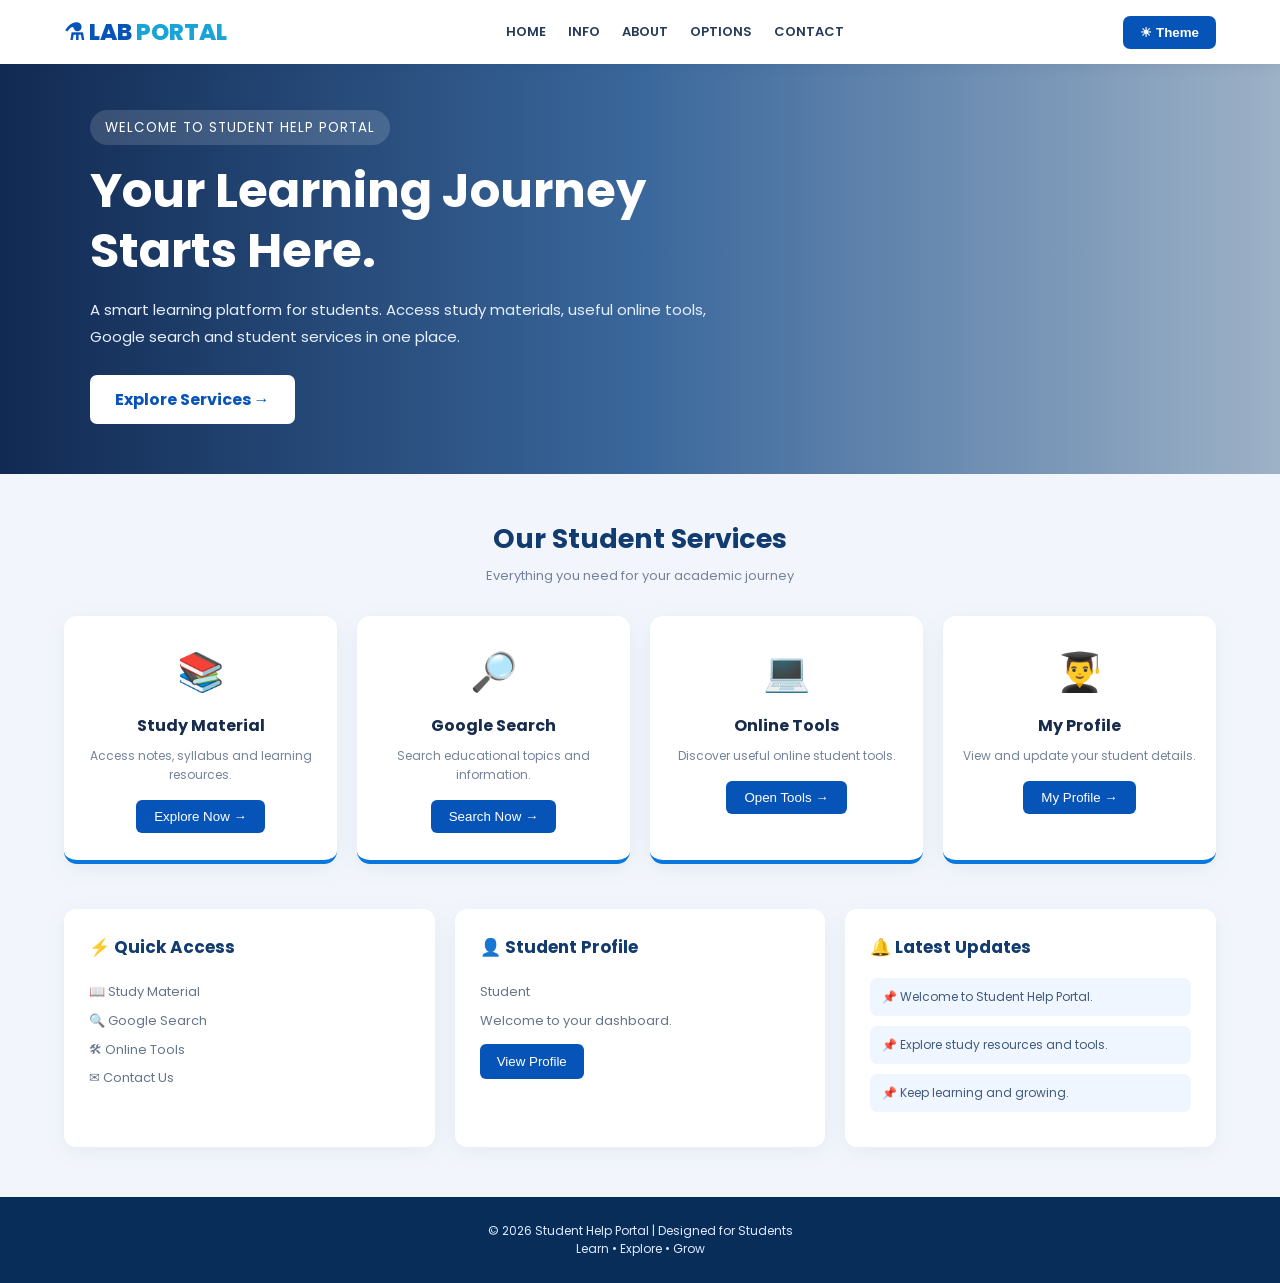
==== commit fff7214a: "Update dashboard.html" ====
--- a/dashboard.html
+++ b/dashboard.html
@@ -4,346 +4,304 @@
 <head>
 <meta charset="UTF-8">
 <meta name="viewport" content="width=device-width, initial-scale=1.0">
-<title>Student Help Portal</title>
+<title>Student Help Portal - Dashboard</title>
+
 <link href="https://fonts.googleapis.com/css2?family=Poppins:wght@400;500;600;700;800&display=swap" rel="stylesheet">
 
 <style>
 *{margin:0;padding:0;box-sizing:border-box}
-body{font-family:Poppins,sans-serif;background:#f5f8ff;color:#102b59}
-a{text-decoration:none;color:inherit}
-button,input,select{font-family:inherit}
-.navbar{min-height:76px;background:white;display:flex;align-items:center;justify-content:space-between;padding:10px 3%;gap:15px;box-shadow:0 3px 15px #12356815}
-.brand{display:flex;align-items:center;gap:13px}
-.logo{width:58px;height:58px;border-radius:14px;background:#0860d8;color:white;display:grid;place-items:center;font-size:32px}
-.brand h2{font-size:24px;color:#06489f}
-.navlinks{display:flex;gap:8px;align-items:center}
-.navlinks a{padding:12px 18px;border-radius:30px;font-size:13px;font-weight:700}
-.navlinks a:first-child,.navlinks a:hover{background:#0860d8;color:white}
-.navbuttons{display:flex;gap:10px}
-.navbuttons button{border:0;border-radius:12px;padding:12px 16px;background:#edf3ff;cursor:pointer}
-.navbuttons .logout{background:#0860d8;color:white;font-weight:700}
-
+body{
+ font-family:'Poppins',sans-serif;
+ background:#f2f6fc;
+ color:#172b4d;
+}
+header{
+ background:#fff;
+ padding:15px 5%;
+ display:flex;
+ justify-content:space-between;
+ align-items:center;
+ flex-wrap:wrap;
+ box-shadow:0 3px 15px #00000012;
+}
+.logo{font-size:23px;font-weight:800;color:#0754b8}
+.logo span{color:#19a4d8}
+nav{display:flex;gap:22px;flex-wrap:wrap}
+nav a{
+ text-decoration:none;color:#263b59;
+ font-size:13px;font-weight:600;
+}
+nav a:hover{color:#0878df}
+.header-btn{
+ background:#0754b8;color:white;
+ padding:9px 17px;border-radius:7px;
+ border:0;cursor:pointer;font-weight:600;
+}
 .hero{
- height:350px;position:relative;overflow:hidden;
- display:flex;align-items:center;padding:30px 4%;
+ min-height:390px;
+ display:flex;align-items:center;
+ padding:50px 7%;
  background:
- linear-gradient(90deg,rgba(3,36,91,.96),rgba(0,65,148,.78) 48%,rgba(0,63,143,.18)),
- url('lab-background.png') center/cover no-repeat;
-}
-.hero-content{position:relative;z-index:2;color:white;max-width:650px}
-.tag{display:inline-block;padding:8px 15px;border-radius:30px;background:#ffffff20;border:1px solid #ffffff55;font-size:12px;margin-bottom:14px;color:#c8eaff}
-.hero h1{font-size:clamp(30px,4vw,52px);line-height:1.12;margin-bottom:14px}
-.hero h1 span{color:#26d4ff}
-.hero p{font-size:15px;line-height:1.6;color:#e2efff}
-.explore{display:inline-block;margin-top:17px;padding:11px 25px;background:white;color:#0754b5;border-radius:30px;font-weight:700;font-size:13px}
-.student{position:absolute;right:5%;bottom:0;height:98%;max-width:36%;object-fit:contain;object-position:bottom}
-
-.services{display:grid;grid-template-columns:repeat(4,1fr);gap:18px;padding:20px 2.5% 0}
-.service{min-height:135px;border-radius:15px;padding:17px;display:flex;align-items:center;gap:15px;border:1px solid #dce8f8;cursor:pointer}
-.service:nth-child(1){background:#cce5ff}
-.service:nth-child(2){background:#d4f7e3}
-.service:nth-child(3){background:#ffe1c5}
-.service:nth-child(4){background:#e9ddff}
-.service-icon{font-size:50px;min-width:65px;text-align:center}
-.service h3{font-size:17px;color:#071d48;margin-bottom:5px}
-.service p{font-size:12px;line-height:1.5;color:#304764}
-.service a{display:inline-block;font-size:12px;font-weight:700;margin-top:7px}
-.service:nth-child(1) a{color:#0755bb}
-.service:nth-child(2) a{color:#07864b}
-.service:nth-child(3) a{color:#c65a00}
-.service:nth-child(4) a{color:#5420c9}
-
-.panels{display:grid;grid-template-columns:1fr 1.2fr 1.05fr;gap:18px;padding:0 2.5%;margin:22px 0}
-.panel{background:white;border:1px solid #d9e6f7;border-radius:13px;overflow:hidden;box-shadow:0 3px 9px #12356812}
-.panel-title{background:linear-gradient(90deg,#0751b5,#0875df);color:white;padding:10px 16px;font-size:17px;font-weight:700}
-.panel-body{padding:11px 12px}
-.quick-grid{display:grid;grid-template-columns:1fr 1fr;gap:8px}
-.quick{background:#eaf2ff;border-radius:10px;padding:13px 8px;display:flex;align-items:center;gap:10px;font-size:13px;font-weight:700;color:#143a73}
-.quick span{font-size:23px}
-.student-profile{display:flex;align-items:center;gap:13px;padding:3px 5px 10px}
-.avatar{width:62px;height:62px;border-radius:50%;background:#8cddf6;display:grid;place-items:center;font-size:28px;font-weight:700;color:#073d80}
-.student-profile h3{font-size:18px}
-.student-profile p{font-size:13px;color:#355477}
-.details{display:grid;grid-template-columns:1fr 1fr;gap:12px;padding:5px}
-.detail{font-size:12px;display:flex;gap:9px;align-items:center}
-.detail b{font-size:21px;color:#0860c8}
-.detail small{display:block;color:#7588a2}
-.profile-button{width:100%;border:0;background:#0860d8;color:white;border-radius:9px;padding:9px;font-weight:700;cursor:pointer;margin-top:8px}
-.update{display:flex;align-items:center;gap:10px;padding:9px 3px;border-bottom:1px solid #e9eff8}
-.update:last-child{border:0}
-.update-icon{width:42px;height:42px;border-radius:9px;background:#eaf2ff;display:grid;place-items:center;font-size:23px}
-.update strong{font-size:12px;display:block}
-.update small{font-size:11px;color:#61758e}
-
-.page{display:none;background:white;margin:25px 3%;padding:25px;border-radius:15px;min-height:300px;box-shadow:0 3px 15px #12356812}
-.page.active{display:block}
-.page h2{color:#0751b5;margin-bottom:12px}
-.page p{font-size:13px;line-height:1.8;color:#536984;margin-bottom:15px}
-.page input,.page select{width:100%;padding:12px;margin:7px 0 14px;border:1px solid #d7e2f1;border-radius:8px}
-.page label{font-size:12px;font-weight:600}
-.page button{background:#0860d8;color:white;border:0;padding:11px 18px;border-radius:8px;font-weight:700}
-.resource-grid{display:grid;grid-template-columns:1fr 1fr;gap:12px}
-.resource{padding:15px;background:#eaf2ff;color:#0751b5;border-radius:9px;font-size:13px;font-weight:600}
-footer{background:linear-gradient(110deg,#07377f,#075ec8);color:white;padding:18px 3%;display:flex;justify-content:space-between;gap:10px;font-size:12px;flex-wrap:wrap}
-
-body.dark{background:#101e35;color:#edf4ff}
-body.dark .navbar,body.dark .panel,body.dark .page{background:#1b2e4a;color:#edf4ff}
-body.dark .brand h2,body.dark .page h2{color:#edf4ff}
-body.dark .quick{background:#263e5f;color:white}
-body.dark .update small,body.dark .page p{color:#c3d2e5}
-
-@media(max-width:900px){
- .brand h2{font-size:18px}
- .navlinks{gap:2px}
- .navlinks a{padding:10px;font-size:11px}
+ linear-gradient(90deg,rgba(3,29,72,.94),rgba(0,58,125,.76),rgba(0,50,100,.35)),
+ url('lab-background.png') center center/cover no-repeat;
+ color:white;
+}
+.hero-content{max-width:650px}
+.hero small{
+ background:#ffffff25;padding:8px 15px;
+ border-radius:30px;letter-spacing:1px;
+}
+.hero h1{
+ font-size:clamp(30px,5vw,48px);
+ line-height:1.25;margin:22px 0 15px;
+}
+.hero p{font-size:15px;line-height:1.8;color:#e5efff}
+.hero-btn{
+ display:inline-block;margin-top:25px;
+ padding:12px 25px;background:#fff;
+ color:#0754b8;border-radius:7px;
+ text-decoration:none;font-weight:700;
+}
+.container{width:90%;max-width:1200px;margin:45px auto}
+.section-heading{text-align:center;margin-bottom:30px}
+.section-heading h2{font-size:27px;color:#123b70}
+.section-heading p{font-size:13px;color:#73829a;margin-top:7px}
+.services{
+ display:grid;
+ grid-template-columns:repeat(4,1fr);
+ gap:20px;
+}
+.service{
+ background:#fff;padding:27px 20px;
+ border-radius:13px;
+ box-shadow:0 5px 22px #193c6b10;
+ text-align:center;transition:.3s;
+ border-bottom:4px solid #0878df;
+ cursor:pointer;
+}
+.service:hover{transform:translateY(-7px);box-shadow:0 12px 25px #193c6b20}
+.service .emoji{font-size:38px;margin-bottom:13px}
+.service h3{font-size:16px;margin-bottom:8px}
+.service p{font-size:12px;color:#75839a;line-height:1.6}
+.service button{
+ margin-top:16px;background:#0754b8;
+ color:white;border:0;padding:9px 18px;
+ border-radius:6px;cursor:pointer;
+}
+.panels{
+ display:grid;
+ grid-template-columns:repeat(3,1fr);
+ gap:20px;margin-top:45px;
+}
+.panel{
+ background:white;padding:25px;
+ border-radius:12px;
+ box-shadow:0 5px 22px #193c6b10;
+}
+.panel h3{font-size:17px;margin-bottom:18px;color:#123b70}
+.panel p,.panel a{
+ font-size:13px;color:#66758b;
+ line-height:2.2;text-decoration:none;
+ display:block;
+}
+.panel a:hover{color:#0878df}
+.panel input{
+ width:100%;padding:10px;margin:7px 0;
+ border:1px solid #d8e1ed;border-radius:6px;
+ font-family:inherit;
+}
+.panel button{
+ background:#0754b8;color:white;
+ border:0;padding:10px 17px;
+ border-radius:6px;cursor:pointer;margin-top:8px;
+}
+.updates{
+ background:#f0f6ff;padding:10px 12px;
+ border-radius:7px;margin-bottom:10px;
+ font-size:12px;color:#425b7c;
+}
+footer{
+ background:#092d59;color:#dceaff;
+ text-align:center;padding:25px 10px;
+ font-size:12px;margin-top:50px;
+}
+#contentArea{display:none}
+.content-box{
+ background:#fff;padding:30px;border-radius:12px;
+ box-shadow:0 5px 20px #00000010;
+}
+.content-box h2{color:#0754b8;margin-bottom:15px}
+.content-box p{line-height:1.8;color:#66758b}
+.content-box button{
+ margin-top:20px;padding:10px 18px;
+ background:#0754b8;color:white;
+ border:0;border-radius:6px;cursor:pointer;
+}
+@media(max-width:850px){
  .services{grid-template-columns:repeat(2,1fr)}
  .panels{grid-template-columns:1fr 1fr}
 }
-@media(max-width:600px){
- .navbar{height:auto;padding:10px 3%;flex-wrap:wrap}
- .logo{width:43px;height:43px;font-size:24px}
- .brand h2{font-size:16px}
- .navlinks{order:3;width:100%;justify-content:center;flex-wrap:wrap}
- .navlinks a{font-size:10px;padding:8px}
- .navbuttons button{padding:9px}
- .hero{height:350px;padding:22px 5%}
- .hero-content{max-width:90%}
- .hero h1{font-size:32px}
- .hero p{font-size:12px}
- .student{max-width:48%;height:65%;opacity:.65}
- .services{grid-template-columns:1fr;padding:15px 4% 0;gap:10px}
- .service{min-height:110px}
- .panels{grid-template-columns:1fr;padding:0 4%;gap:13px}
- footer{justify-content:center;text-align:center}
-}
+@media(max-width:550px){
+ header{gap:15px}
+ nav{gap:12px}
+ nav a{font-size:11px}
+ .hero{min-height:340px;padding:35px 6%}
+ .services,.panels{grid-template-columns:1fr}
+ .container{width:92%;margin:32px auto}
+}
+.dark{background:#101b2d;color:#f2f6fc}
+.dark header,.dark .service,.dark .panel,.dark .content-box{background:#1c2b43;color:white}
+.dark nav a,.dark .service p,.dark .panel p{color:#d1dced}
 </style>
 </head>
 
 <body>
 
-<header class="navbar">
- <div class="brand">
-  <div class="logo">🎓</div>
-  <h2>Student Help Portal</h2>
- </div>
- <nav class="navlinks">
-  <a href="#" onclick="showHome();return false">HOME</a>
-  <a href="#" onclick="showPage('info');return false">INFO</a>
-  <a href="#" onclick="showPage('about');return false">ABOUT</a>
-  <a href="#" onclick="showPage('study');return false">OPTION</a>
-  <a href="#" onclick="showPage('contact');return false">CONTACT</a>
+<header>
+ <div class="logo">⚗ LAB <span>PORTAL</span></div>
+ <nav>
+  <a href="#" onclick="showHome()">HOME</a>
+  <a href="#" onclick="showPage('info')">INFO</a>
+  <a href="#" onclick="showPage('about')">ABOUT</a>
+  <a href="#services">OPTIONS</a>
+  <a href="#" onclick="showPage('contact')">CONTACT</a>
  </nav>
- <div class="navbuttons">
-  <button onclick="toggleTheme()">🌙</button>
-  <button class="logout" onclick="logout()">Logout ➜</button>
- </div>
+ <button class="header-btn" onclick="toggleTheme()">☀ Theme</button>
 </header>
 
-<div id="homePage">
-<section class="hero">
+<section class="hero" id="home">
  <div class="hero-content">
-  <div class="tag">✦ YOUR DIGITAL LEARNING COMPANION</div>
-  <h1>Welcome to<br><span>Student Help Portal</span></h1>
-  <p>A smart place for students to learn, explore and grow.<br>
-  Get study materials, educational resources and useful<br>
-  online tools — all in one place.</p>
-  <a href="#services" class="explore">Explore More →</a>
- </div>
- <img class="student" src="https://images.unsplash.com/photo-1534528741775-53994a69daeb?auto=format&fit=crop&w=650&q=85" alt="Student">
-</section>
-
-<section class="services" id="services">
- <div class="service" onclick="showPage('study')">
-  <div class="service-icon">📖</div>
-  <div><h3>Study Material</h3><p>Notes, syllabus and<br>useful resources.</p><a>Explore Now →</a></div>
- </div>
- <div class="service" onclick="showPage('search')">
-  <div class="service-icon">🔍</div>
-  <div><h3>Google Search</h3><p>Find educational<br>information.</p><a>Search Now →</a></div>
- </div>
- <div class="service" onclick="showPage('tools')">
-  <div class="service-icon">💻</div>
-  <div><h3>Online Tools</h3><p>Useful digital tools<br>for students.</p><a>Open Tools →</a></div>
- </div>
- <div class="service" onclick="showPage('profile')">
-  <div class="service-icon">👤</div>
-  <div><h3>My Profile</h3><p>Manage your student<br>information.</p><a>View Profile →</a></div>
+  <small>WELCOME TO STUDENT HELP PORTAL</small>
+  <h1>Your Learning Journey<br>Starts Here.</h1>
+  <p>A smart learning platform for students. Access study materials, useful online tools, Google search and student services in one place.</p>
+  <a href="#services" class="hero-btn">Explore Services →</a>
  </div>
 </section>
 
-<section class="panels">
- <div class="panel">
-  <div class="panel-title">⚡ Quick Access</div>
-  <div class="panel-body quick-grid">
-   <a class="quick" target="_blank" href="https://google.com"><span>🌐</span>Google</a>
-   <a class="quick" target="_blank" href="https://youtube.com"><span>▶️</span>YouTube</a>
-   <a class="quick" target="_blank" href="https://w3schools.com"><span>〈/〉</span>W3Schools</a>
-   <a class="quick" target="_blank" href="https://swayam.gov.in"><span>🎓</span>SWAYAM</a>
+<main id="mainContent">
+ <section class="container" id="services">
+  <div class="section-heading">
+   <h2>Our Student Services</h2>
+   <p>Everything you need for your academic journey</p>
   </div>
- </div>
-
- <div class="panel">
-  <div class="panel-title">👤 Student Profile</div>
-  <div class="panel-body">
-   <div class="student-profile">
-    <div class="avatar" id="avatar">S</div>
-    <div><h3 id="displayName">Student</h3><p id="displayEmail">student@example.com</p></div>
-   </div>
-   <div class="details">
-    <div class="detail"><b>☎</b><div>Mobile<small id="displayMobile">Not added</small></div></div>
-    <div class="detail"><b>▣</b><div>Semester<small id="displaySemester">Not added</small></div></div>
-    <div class="detail"><b>♙</b><div>College<small id="displayCollege">Not added</small></div></div>
-    <div class="detail"><b>🎓</b><div>Course<small id="displayCourse">BCA</small></div></div>
-   </div>
-   <button class="profile-button" onclick="showPage('profile')">View / Edit Profile</button>
+
+  <div class="services">
+   <div class="service" onclick="showPage('study')">
+    <div class="emoji">📚</div>
+    <h3>Study Material</h3>
+    <p>Access notes, syllabus and learning resources.</p>
+    <button>Explore Now →</button>
+   </div>
+
+   <div class="service" onclick="showPage('search')">
+    <div class="emoji">🔎</div>
+    <h3>Google Search</h3>
+    <p>Search educational topics and information.</p>
+    <button>Search Now →</button>
+   </div>
+
+   <div class="service" onclick="showPage('tools')">
+    <div class="emoji">💻</div>
+    <h3>Online Tools</h3>
+    <p>Discover useful online student tools.</p>
+    <button>Open Tools →</button>
+   </div>
+
+   <div class="service" onclick="showPage('profile')">
+    <div class="emoji">👨‍🎓</div>
+    <h3>My Profile</h3>
+    <p>View and update your student details.</p>
+    <button>My Profile →</button>
+   </div>
   </div>
- </div>
-
- <div class="panel">
-  <div class="panel-title">📢 Latest Updates</div>
-  <div class="panel-body">
-   <div class="update"><div class="update-icon">📖</div><div><strong>Study Resources</strong><small>Explore useful educational resources.</small></div></div>
-   <div class="update"><div class="update-icon">💡</div><div><strong>Learning Tools</strong><small>Discover digital tools for your studies.</small></div></div>
-   <div class="update"><div class="update-icon">🎓</div><div><strong>Student Portal</strong><small>Keep your profile updated.</small></div></div>
+
+  <div class="panels">
+   <div class="panel">
+    <h3>⚡ Quick Access</h3>
+    <a href="#" onclick="showPage('study')">📖 Study Material</a>
+    <a href="#" onclick="showPage('search')">🔍 Google Search</a>
+    <a href="#" onclick="showPage('tools')">🛠 Online Tools</a>
+    <a href="#" onclick="showPage('contact')">✉ Contact Us</a>
+   </div>
+
+   <div class="panel">
+    <h3>👤 Student Profile</h3>
+    <p id="studentName">Student</p>
+    <p>Welcome to your dashboard.</p>
+    <button onclick="showPage('profile')">View Profile</button>
+   </div>
+
+   <div class="panel">
+    <h3>🔔 Latest Updates</h3>
+    <div class="updates">📌 Welcome to Student Help Portal.</div>
+    <div class="updates">📌 Explore study resources and tools.</div>
+    <div class="updates">📌 Keep learning and growing.</div>
+   </div>
   </div>
- </div>
+ </section>
+</main>
+
+<section class="container" id="contentArea">
+ <div class="content-box" id="pageContent"></div>
 </section>
-</div>
-
-<section class="page" id="info">
- <h2>Portal Information</h2>
- <p>Student Help Portal provides study materials, educational resources and useful online tools for students.</p>
-</section>
-
-<section class="page" id="about">
- <h2>About Us</h2>
- <p>A smart platform designed to help students learn, explore and grow.</p>
-</section>
-
-<section class="page" id="study">
- <h2>📚 Study Material</h2>
- <p>Choose a learning resource.</p>
- <div class="resource-grid">
-  <a class="resource" target="_blank" href="https://google.com/search?q=BCA+study+notes">BCA Study Notes ↗</a>
-  <a class="resource" target="_blank" href="https://google.com/search?q=BCA+syllabus">BCA Syllabus ↗</a>
-  <a class="resource" target="_blank" href="https://google.com/search?q=BCA+previous+year+papers">Previous Year Papers ↗</a>
-  <a class="resource" target="_blank" href="https://google.com/search?q=computer+tutorials">Computer Tutorials ↗</a>
- </div>
-</section>
-
-<section class="page" id="search">
- <h2>🔍 Google Search</h2>
- <p>Search educational topics on Google.</p>
- <form onsubmit="googleSearch(event)">
-  <input id="searchInput" type="search" placeholder="Enter search topic..." required>
-  <button type="submit">Search Google</button>
- </form>
-</section>
-
-<section class="page" id="tools">
- <h2>💻 Online Tools</h2>
- <p>Useful tools for students.</p>
- <div class="resource-grid">
-  <a class="resource" target="_blank" href="https://canva.com">Canva ↗</a>
-  <a class="resource" target="_blank" href="https://ilovepdf.com">PDF Tools ↗</a>
-  <a class="resource" target="_blank" href="https://photopea.com">Photo Editor ↗</a>
-  <a class="resource" target="_blank" href="https://translate.google.com">Google Translate ↗</a>
- </div>
-</section>
-
-<section class="page" id="profile">
- <h2>👤 My Profile</h2>
- <p>Update your student information.</p>
- <form onsubmit="saveProfile(event)">
-  <label>Full Name</label><input id="studentName" type="text" placeholder="Enter full name">
-  <label>Email</label><input id="studentEmail" type="email" placeholder="Enter email">
-  <label>Mobile</label><input id="studentMobile" type="tel" placeholder="Enter mobile number">
-  <label>Semester</label>
-  <select id="studentSemester">
-   <option value="">Select Semester</option>
-   <option>1st Semester</option><option>2nd Semester</option>
-   <option>3rd Semester</option><option>4th Semester</option>
-   <option>5th Semester</option><option>6th Semester</option>
-  </select>
-  <label>College</label><input id="studentCollege" type="text" placeholder="Enter college name">
-  <label>Course</label><input id="studentCourse" type="text" value="BCA">
-  <button type="submit">Save Profile</button>
- </form>
-</section>
-
-<section class="page" id="contact">
- <h2>Contact Us</h2>
- <p>Welcome to Student Help Portal. Thank you for using our platform.</p>
-</section>
 
 <footer>
- <div><b>STUDENT HELP PORTAL</b>　|　 Learn • Practice • Grow</div>
- <div>© 2026 Student Help Portal. All Rights Reserved.</div>
+ <p>© 2026 Student Help Portal | Designed for Students</p>
+ <p>Learn • Explore • Grow</p>
 </footer>
 
 <script>
 function showHome(){
- document.getElementById("homePage").style.display="block";
- document.querySelectorAll(".page").forEach(p=>p.classList.remove("active"));
+ document.getElementById('mainContent').style.display='block';
+ document.getElementById('contentArea').style.display='none';
  window.scrollTo(0,0);
 }
-function showPage(id){
- document.getElementById("homePage").style.display="none";
- document.querySelectorAll(".page").forEach(p=>p.classList.remove("active"));
- document.getElementById(id).classList.add("active");
- if(id==="profile")loadProfile();
+
+function showPage(page){
+ const pages={
+ info:`<h2>Student Information</h2><p>Student Help Portal provides useful educational resources and digital services to students in one place.</p>`,
+ about:`<h2>About Us</h2><p>Our goal is to make learning easier by providing study resources, search facilities and useful online tools.</p>`,
+ study:`<h2>📚 Study Material</h2><p>Find your study resources here.</p><a href="https://www.google.com/search?q=BCA+study+material" target="_blank">BCA Study Material →</a><a href="https://www.vbspu.ac.in/" target="_blank">VBSPU Official Website →</a>`,
+ search:`<h2>🔎 Google Search</h2><p>Search anything you want to learn.</p><form action="https://www.google.com/search" method="GET" target="_blank"><input name="q" placeholder="Search educational topics..." required><button type="submit">Search Google</button></form>`,
+ tools:`<h2>💻 Online Tools</h2><p>Useful online tools for students.</p><a href="https://www.canva.com/" target="_blank">Canva →</a><a href="https://www.photopea.com/" target="_blank">Photopea →</a><a href="https://www.w3schools.com/" target="_blank">W3Schools →</a>`,
+ profile:`<h2>👨‍🎓 My Profile</h2><input id="pname" placeholder="Student Name"><input id="mobile" placeholder="Mobile Number"><input id="semester" placeholder="Semester"><input id="college" placeholder="College Name"><button onclick="saveProfile()">Save Profile</button><p id="saveMessage"></p>`,
+ contact:`<h2>✉ Contact Us</h2><p>For help and information, contact the Student Help Portal team.</p><p>Email: studenthelpportal@example.com</p>`
+ };
+ document.getElementById('mainContent').style.display='none';
+ document.getElementById('contentArea').style.display='block';
+ document.getElementById('pageContent').innerHTML=(pages[page]||pages.info)+
+ `<button onclick="showHome()">← Back to Dashboard</button>`;
+ if(page==='profile')loadProfile();
  window.scrollTo(0,0);
 }
+
+function saveProfile(){
+ const data={
+ name:document.getElementById('pname').value,
+ mobile:document.getElementById('mobile').value,
+ semester:document.getElementById('semester').value,
+ college:document.getElementById('college').value
+ };
+ localStorage.setItem('studentProfile',JSON.stringify(data));
+ document.getElementById('saveMessage').textContent='Profile saved successfully!';
+ document.getElementById('studentName').textContent=data.name||'Student';
+}
+
+function loadProfile(){
+ const data=JSON.parse(localStorage.getItem('studentProfile')||'{}');
+ document.getElementById('pname').value=data.name||'';
+ document.getElementById('mobile').value=data.mobile||'';
+ document.getElementById('semester').value=data.semester||'';
+ document.getElementById('college').value=data.college||'';
+}
+
 function toggleTheme(){
- document.body.classList.toggle("dark");
- localStorage.setItem("portalTheme",document.body.classList.contains("dark")?"dark":"light");
-}
-function logout(){
- sessionStorage.removeItem("loggedInStudent");
- window.location.href="login.html";
-}
-function googleSearch(e){
- e.preventDefault();
- let q=document.getElementById("searchInput").value.trim();
- if(q)window.open("https://www.google.com/search?q="+encodeURIComponent(q),"_blank");
-}
-function saveProfile(e){
- e.preventDefault();
- let p={
-  name:document.getElementById("studentName").value,
-  email:document.getElementById("studentEmail").value,
-  mobile:document.getElementById("studentMobile").value,
-  semester:document.getElementById("studentSemester").value,
-  college:document.getElementById("studentCollege").value,
-  course:document.getElementById("studentCourse").value
- };
- localStorage.setItem("studentProfile",JSON.stringify(p));
- updateDisplay();
- alert("Profile saved successfully!");
-}
-function loadProfile(){
- let p=JSON.parse(localStorage.getItem("studentProfile")||"{}");
- document.getElementById("studentName").value=p.name||"";
- document.getElementById("studentEmail").value=p.email||"";
- document.getElementById("studentMobile").value=p.mobile||"";
- document.getElementById("studentSemester").value=p.semester||"";
- document.getElementById("studentCollege").value=p.college||"";
- document.getElementById("studentCourse").value=p.course||"BCA";
-}
-function updateDisplay(){
- let p=JSON.parse(localStorage.getItem("studentProfile")||"{}");
- let email=sessionStorage.getItem("loggedInStudent")||"student@example.com";
- document.getElementById("displayName").textContent=p.name||"Student";
- document.getElementById("displayEmail").textContent=p.email||email;
- document.getElementById("displayMobile").textContent=p.mobile||"Not added";
- document.getElementById("displaySemester").textContent=p.semester||"Not added";
- document.getElementById("displayCollege").textContent=p.college||"Not added";
- document.getElementById("displayCourse").textContent=p.course||"BCA";
- document.getElementById("avatar").textContent=(p.name||"S").charAt(0).toUpperCase();
-}
-if(localStorage.getItem("portalTheme")==="dark")document.body.classList.add("dark");
-updateDisplay();
+ document.body.classList.toggle('dark');
+}
+
+const saved=JSON.parse(localStorage.getItem('studentProfile')||'{}');
+if(saved.name)document.getElementById('studentName').textContent=saved.name;
 </script>
+
 </body>
-                                                         </html>
-                                                         
+</html>
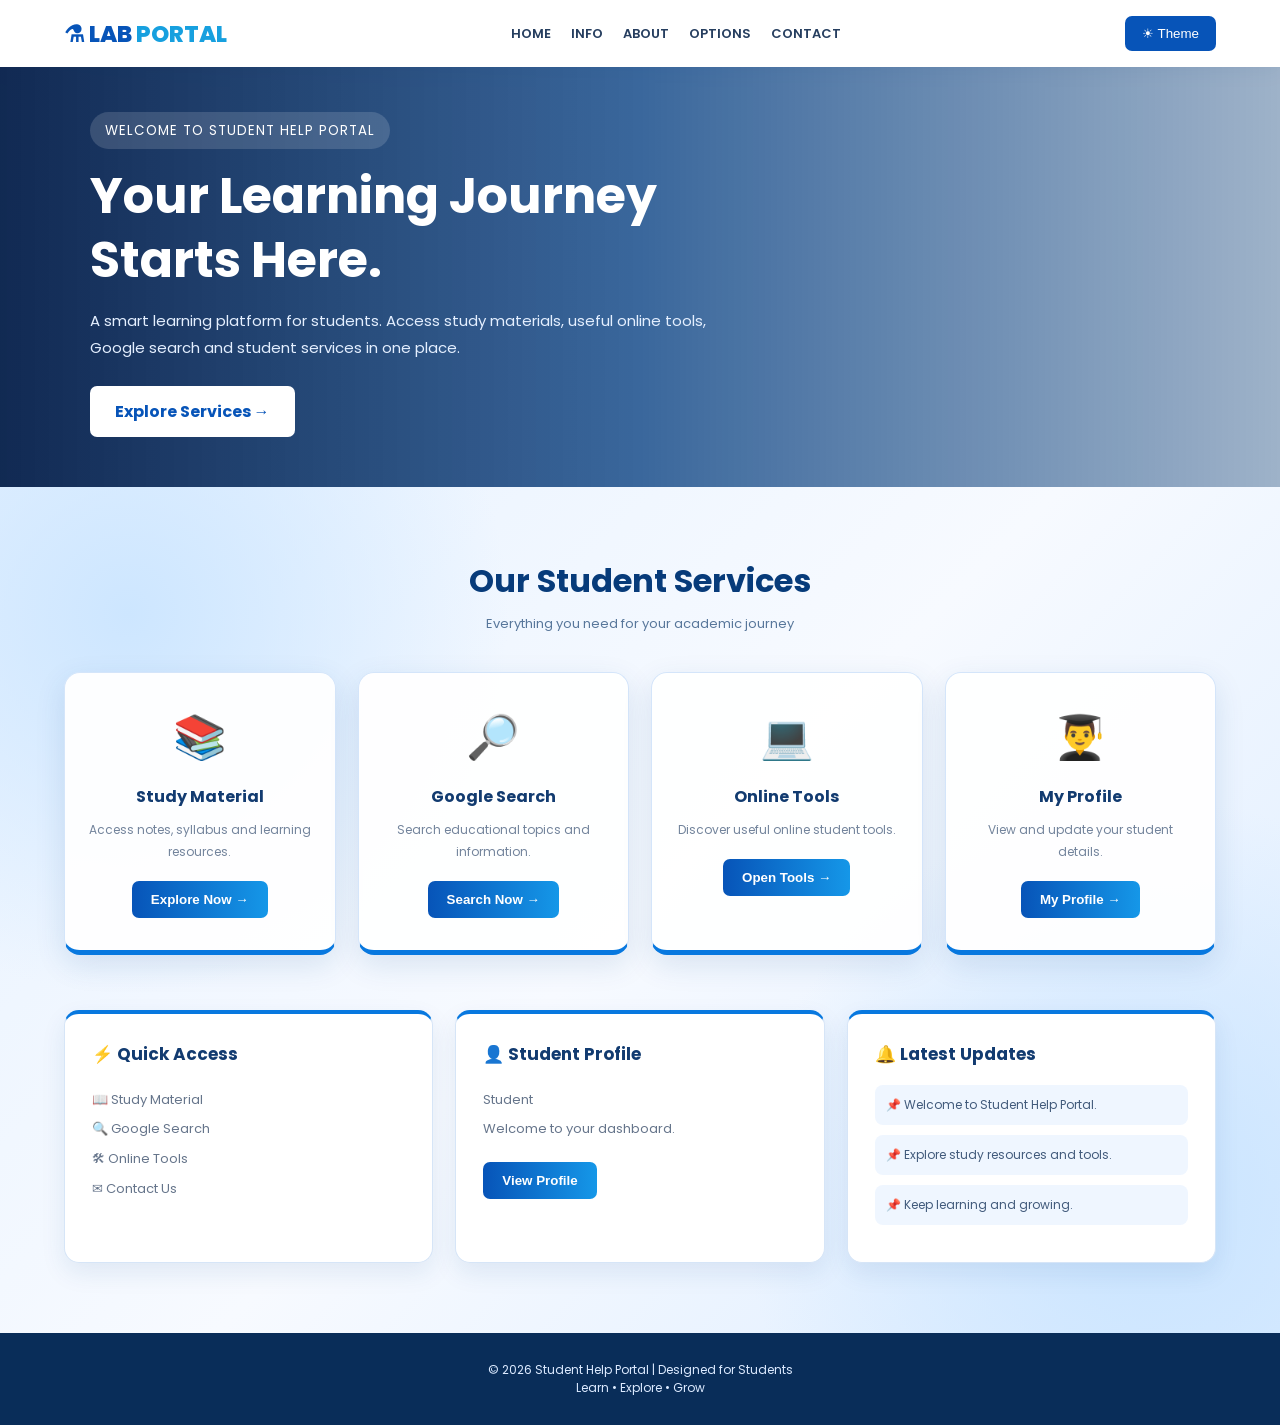
==== commit 4ad21d61: "Update dashboard.html" ====
--- a/dashboard.html
+++ b/dashboard.html
@@ -4,154 +4,114 @@
 <head>
 <meta charset="UTF-8">
 <meta name="viewport" content="width=device-width, initial-scale=1.0">
-<title>Student Help Portal - Dashboard</title>
-
+<title>Student Help Portal</title>
 <link href="https://fonts.googleapis.com/css2?family=Poppins:wght@400;500;600;700;800&display=swap" rel="stylesheet">
 
 <style>
 *{margin:0;padding:0;box-sizing:border-box}
-body{
- font-family:'Poppins',sans-serif;
- background:#f2f6fc;
- color:#172b4d;
-}
-header{
- background:#fff;
- padding:15px 5%;
+body{font-family:Poppins,sans-serif;background:#f3f7ff;color:#17345b}
+header{background:#fff;padding:16px 5%;display:flex;justify-content:space-between;align-items:center;flex-wrap:wrap;gap:15px;box-shadow:0 4px 20px #183b6410}
+.logo{font-size:23px;font-weight:800;color:#0754b8}
+.logo span{color:#17a0df}
+nav{display:flex;gap:20px;flex-wrap:wrap}
+nav a{text-decoration:none;color:#263e5f;font-size:13px;font-weight:600}
+nav a:hover{color:#0878df}
+.header-btn{background:#0754b8;color:white;border:0;padding:10px 17px;border-radius:7px;cursor:pointer}
+
+.hero{
+ min-height:410px;
  display:flex;
- justify-content:space-between;
  align-items:center;
- flex-wrap:wrap;
- box-shadow:0 3px 15px #00000012;
-}
-.logo{font-size:23px;font-weight:800;color:#0754b8}
-.logo span{color:#19a4d8}
-nav{display:flex;gap:22px;flex-wrap:wrap}
-nav a{
- text-decoration:none;color:#263b59;
- font-size:13px;font-weight:600;
-}
-nav a:hover{color:#0878df}
-.header-btn{
- background:#0754b8;color:white;
- padding:9px 17px;border-radius:7px;
- border:0;cursor:pointer;font-weight:600;
-}
-.hero{
- min-height:390px;
- display:flex;align-items:center;
  padding:50px 7%;
+ color:white;
  background:
  linear-gradient(90deg,rgba(3,29,72,.94),rgba(0,58,125,.76),rgba(0,50,100,.35)),
- url('lab-background.png') center center/cover no-repeat;
- color:white;
+ url('lab-background.png') center/cover no-repeat;
 }
 .hero-content{max-width:650px}
-.hero small{
- background:#ffffff25;padding:8px 15px;
- border-radius:30px;letter-spacing:1px;
-}
-.hero h1{
- font-size:clamp(30px,5vw,48px);
- line-height:1.25;margin:22px 0 15px;
-}
-.hero p{font-size:15px;line-height:1.8;color:#e5efff}
-.hero-btn{
- display:inline-block;margin-top:25px;
- padding:12px 25px;background:#fff;
- color:#0754b8;border-radius:7px;
- text-decoration:none;font-weight:700;
-}
-.container{width:90%;max-width:1200px;margin:45px auto}
-.section-heading{text-align:center;margin-bottom:30px}
-.section-heading h2{font-size:27px;color:#123b70}
-.section-heading p{font-size:13px;color:#73829a;margin-top:7px}
-.services{
- display:grid;
- grid-template-columns:repeat(4,1fr);
- gap:20px;
-}
+.hero small{background:#ffffff25;padding:9px 15px;border-radius:30px;letter-spacing:1px}
+.hero h1{font-size:clamp(32px,5vw,49px);line-height:1.3;margin:23px 0 15px}
+.hero p{font-size:15px;line-height:1.8;color:#e4efff}
+.hero-btn{display:inline-block;margin-top:25px;padding:13px 25px;background:white;color:#0754b8;border-radius:7px;text-decoration:none;font-weight:700}
+
+.services-section{
+ width:100%;
+ padding:70px 5%;
+ background:
+ radial-gradient(circle at 10% 15%,#cde6ff 0,transparent 28%),
+ radial-gradient(circle at 90% 85%,#c9e4ff 0,transparent 30%),
+ linear-gradient(135deg,#e7f2ff,#f7faff,#dcecff);
+}
+.container{max-width:1200px;margin:auto}
+.heading{text-align:center;margin-bottom:38px}
+.heading h2{font-size:32px;color:#073b7a}
+.heading p{font-size:13px;color:#58779b;margin-top:9px}
+
+.services{display:grid;grid-template-columns:repeat(4,1fr);gap:22px}
 .service{
- background:#fff;padding:27px 20px;
- border-radius:13px;
- box-shadow:0 5px 22px #193c6b10;
- text-align:center;transition:.3s;
- border-bottom:4px solid #0878df;
+ background:rgba(255,255,255,.95);
+ border:1px solid #d4e5fa;
+ border-bottom:5px solid #0878df;
+ border-radius:16px;
+ padding:32px 20px;
+ text-align:center;
+ box-shadow:0 10px 30px rgba(20,75,140,.12);
+ transition:.3s;
  cursor:pointer;
 }
-.service:hover{transform:translateY(-7px);box-shadow:0 12px 25px #193c6b20}
-.service .emoji{font-size:38px;margin-bottom:13px}
-.service h3{font-size:16px;margin-bottom:8px}
-.service p{font-size:12px;color:#75839a;line-height:1.6}
-.service button{
- margin-top:16px;background:#0754b8;
- color:white;border:0;padding:9px 18px;
- border-radius:6px;cursor:pointer;
-}
-.panels{
- display:grid;
- grid-template-columns:repeat(3,1fr);
- gap:20px;margin-top:45px;
-}
+.service:hover{transform:translateY(-9px);box-shadow:0 18px 35px #144b8c30}
+.emoji{font-size:43px;margin-bottom:15px}
+.service h3{font-size:16px;color:#123b70;margin-bottom:10px}
+.service p{font-size:12px;color:#73849c;line-height:1.8}
+.service button,.panel button{
+ margin-top:18px;
+ background:linear-gradient(90deg,#0754b8,#1597e8);
+ color:white;border:0;padding:11px 19px;
+ border-radius:7px;cursor:pointer;font-weight:600;
+}
+
+.panels{display:grid;grid-template-columns:repeat(3,1fr);gap:22px;margin-top:55px}
 .panel{
- background:white;padding:25px;
- border-radius:12px;
- box-shadow:0 5px 22px #193c6b10;
-}
-.panel h3{font-size:17px;margin-bottom:18px;color:#123b70}
-.panel p,.panel a{
- font-size:13px;color:#66758b;
- line-height:2.2;text-decoration:none;
- display:block;
-}
+ background:#fff;padding:27px;border-radius:15px;
+ border:1px solid #d6e5f7;border-top:4px solid #0878df;
+ box-shadow:0 10px 25px #144b8c18;
+}
+.panel h3{font-size:17px;color:#123b70;margin-bottom:18px}
+.panel p,.panel a{font-size:13px;color:#66758b;line-height:2.3;text-decoration:none;display:block}
 .panel a:hover{color:#0878df}
-.panel input{
- width:100%;padding:10px;margin:7px 0;
- border:1px solid #d8e1ed;border-radius:6px;
- font-family:inherit;
-}
-.panel button{
- background:#0754b8;color:white;
- border:0;padding:10px 17px;
- border-radius:6px;cursor:pointer;margin-top:8px;
-}
-.updates{
- background:#f0f6ff;padding:10px 12px;
- border-radius:7px;margin-bottom:10px;
- font-size:12px;color:#425b7c;
-}
-footer{
- background:#092d59;color:#dceaff;
- text-align:center;padding:25px 10px;
- font-size:12px;margin-top:50px;
-}
-#contentArea{display:none}
-.content-box{
- background:#fff;padding:30px;border-radius:12px;
- box-shadow:0 5px 20px #00000010;
-}
+.updates{background:#eff6ff;padding:11px;border-radius:8px;margin-bottom:10px;font-size:12px;color:#425b7c}
+
+#contentArea{display:none;padding:50px 5%;background:#eaf3ff;min-height:400px}
+.content-box{max-width:900px;margin:auto;background:white;padding:35px;border-radius:15px;box-shadow:0 10px 30px #17345b15}
 .content-box h2{color:#0754b8;margin-bottom:15px}
-.content-box p{line-height:1.8;color:#66758b}
-.content-box button{
- margin-top:20px;padding:10px 18px;
- background:#0754b8;color:white;
- border:0;border-radius:6px;cursor:pointer;
-}
+.content-box p{font-size:14px;line-height:1.9;color:#66758b}
+.content-box a{display:block;margin-top:13px;color:#0754b8;text-decoration:none;font-weight:600}
+.content-box input{width:100%;padding:12px;margin:9px 0;border:1px solid #d5e2f2;border-radius:7px;font-family:inherit}
+.content-box button{background:#0754b8;color:white;padding:11px 20px;border:0;border-radius:7px;margin-top:15px;cursor:pointer}
+
+footer{background:#092d59;color:#dceaff;text-align:center;padding:28px 10px;font-size:12px}
+
+.dark{background:#101b2d;color:white}
+.dark header,.dark .service,.dark .panel,.dark .content-box{background:#1c2b43;color:white}
+.dark nav a,.dark .service p,.dark .panel p{color:#d1dced}
+.dark .services-section,.dark #contentArea{background:linear-gradient(135deg,#142b49,#203e62)}
+.dark .heading h2,.dark .service h3,.dark .panel h3{color:#e5f1ff}
+
 @media(max-width:850px){
  .services{grid-template-columns:repeat(2,1fr)}
  .panels{grid-template-columns:1fr 1fr}
 }
 @media(max-width:550px){
- header{gap:15px}
- nav{gap:12px}
+ header{justify-content:center}
+ nav{justify-content:center;gap:13px}
  nav a{font-size:11px}
- .hero{min-height:340px;padding:35px 6%}
- .services,.panels{grid-template-columns:1fr}
- .container{width:92%;margin:32px auto}
-}
-.dark{background:#101b2d;color:#f2f6fc}
-.dark header,.dark .service,.dark .panel,.dark .content-box{background:#1c2b43;color:white}
-.dark nav a,.dark .service p,.dark .panel p{color:#d1dced}
+ .hero{min-height:350px;padding:40px 6%}
+ .services{grid-template-columns:1fr}
+ .panels{grid-template-columns:1fr}
+ .services-section{padding:48px 5%}
+ .heading h2{font-size:25px}
+ .content-box{padding:22px}
+}
 </style>
 </head>
 
@@ -169,7 +129,7 @@
  <button class="header-btn" onclick="toggleTheme()">☀ Theme</button>
 </header>
 
-<section class="hero" id="home">
+<section class="hero">
  <div class="hero-content">
   <small>WELCOME TO STUDENT HELP PORTAL</small>
   <h1>Your Learning Journey<br>Starts Here.</h1>
@@ -179,69 +139,76 @@
 </section>
 
 <main id="mainContent">
- <section class="container" id="services">
-  <div class="section-heading">
-   <h2>Our Student Services</h2>
-   <p>Everything you need for your academic journey</p>
-  </div>
-
-  <div class="services">
-   <div class="service" onclick="showPage('study')">
-    <div class="emoji">📚</div>
-    <h3>Study Material</h3>
-    <p>Access notes, syllabus and learning resources.</p>
-    <button>Explore Now →</button>
-   </div>
-
-   <div class="service" onclick="showPage('search')">
-    <div class="emoji">🔎</div>
-    <h3>Google Search</h3>
-    <p>Search educational topics and information.</p>
-    <button>Search Now →</button>
-   </div>
-
-   <div class="service" onclick="showPage('tools')">
-    <div class="emoji">💻</div>
-    <h3>Online Tools</h3>
-    <p>Discover useful online student tools.</p>
-    <button>Open Tools →</button>
-   </div>
-
-   <div class="service" onclick="showPage('profile')">
-    <div class="emoji">👨‍🎓</div>
-    <h3>My Profile</h3>
-    <p>View and update your student details.</p>
-    <button>My Profile →</button>
-   </div>
-  </div>
-
-  <div class="panels">
-   <div class="panel">
-    <h3>⚡ Quick Access</h3>
-    <a href="#" onclick="showPage('study')">📖 Study Material</a>
-    <a href="#" onclick="showPage('search')">🔍 Google Search</a>
-    <a href="#" onclick="showPage('tools')">🛠 Online Tools</a>
-    <a href="#" onclick="showPage('contact')">✉ Contact Us</a>
-   </div>
-
-   <div class="panel">
-    <h3>👤 Student Profile</h3>
-    <p id="studentName">Student</p>
-    <p>Welcome to your dashboard.</p>
-    <button onclick="showPage('profile')">View Profile</button>
-   </div>
-
-   <div class="panel">
-    <h3>🔔 Latest Updates</h3>
-    <div class="updates">📌 Welcome to Student Help Portal.</div>
-    <div class="updates">📌 Explore study resources and tools.</div>
-    <div class="updates">📌 Keep learning and growing.</div>
-   </div>
-  </div>
- </section>
+<section class="services-section" id="services">
+<div class="container">
+
+ <div class="heading">
+  <h2>Our Student Services</h2>
+  <p>Everything you need for your academic journey</p>
+ </div>
+
+ <div class="services">
+
+  <div class="service" onclick="showPage('study')">
+   <div class="emoji">📚</div>
+   <h3>Study Material</h3>
+   <p>Access notes, syllabus and learning resources.</p>
+   <button>Explore Now →</button>
+  </div>
+
+  <div class="service" onclick="showPage('search')">
+   <div class="emoji">🔎</div>
+   <h3>Google Search</h3>
+   <p>Search educational topics and information.</p>
+   <button>Search Now →</button>
+  </div>
+
+  <div class="service" onclick="showPage('tools')">
+   <div class="emoji">💻</div>
+   <h3>Online Tools</h3>
+   <p>Discover useful online student tools.</p>
+   <button>Open Tools →</button>
+  </div>
+
+  <div class="service" onclick="showPage('profile')">
+   <div class="emoji">👨‍🎓</div>
+   <h3>My Profile</h3>
+   <p>View and update your student details.</p>
+   <button>My Profile →</button>
+  </div>
+
+ </div>
+
+ <div class="panels">
+
+  <div class="panel">
+   <h3>⚡ Quick Access</h3>
+   <a href="#" onclick="showPage('study')">📖 Study Material</a>
+   <a href="#" onclick="showPage('search')">🔍 Google Search</a>
+   <a href="#" onclick="showPage('tools')">🛠 Online Tools</a>
+   <a href="#" onclick="showPage('contact')">✉ Contact Us</a>
+  </div>
+
+  <div class="panel">
+   <h3>👤 Student Profile</h3>
+   <p id="studentName">Student</p>
+   <p>Welcome to your dashboard.</p>
+   <button onclick="showPage('profile')">View Profile</button>
+  </div>
+
+  <div class="panel">
+   <h3>🔔 Latest Updates</h3>
+   <div class="updates">📌 Welcome to Student Help Portal.</div>
+   <div class="updates">📌 Explore study resources and tools.</div>
+   <div class="updates">📌 Keep learning and growing.</div>
+  </div>
+
+ </div>
+</div>
+</section>
 </main>
 
-<section class="container" id="contentArea">
+<section id="contentArea">
  <div class="content-box" id="pageContent"></div>
 </section>
 
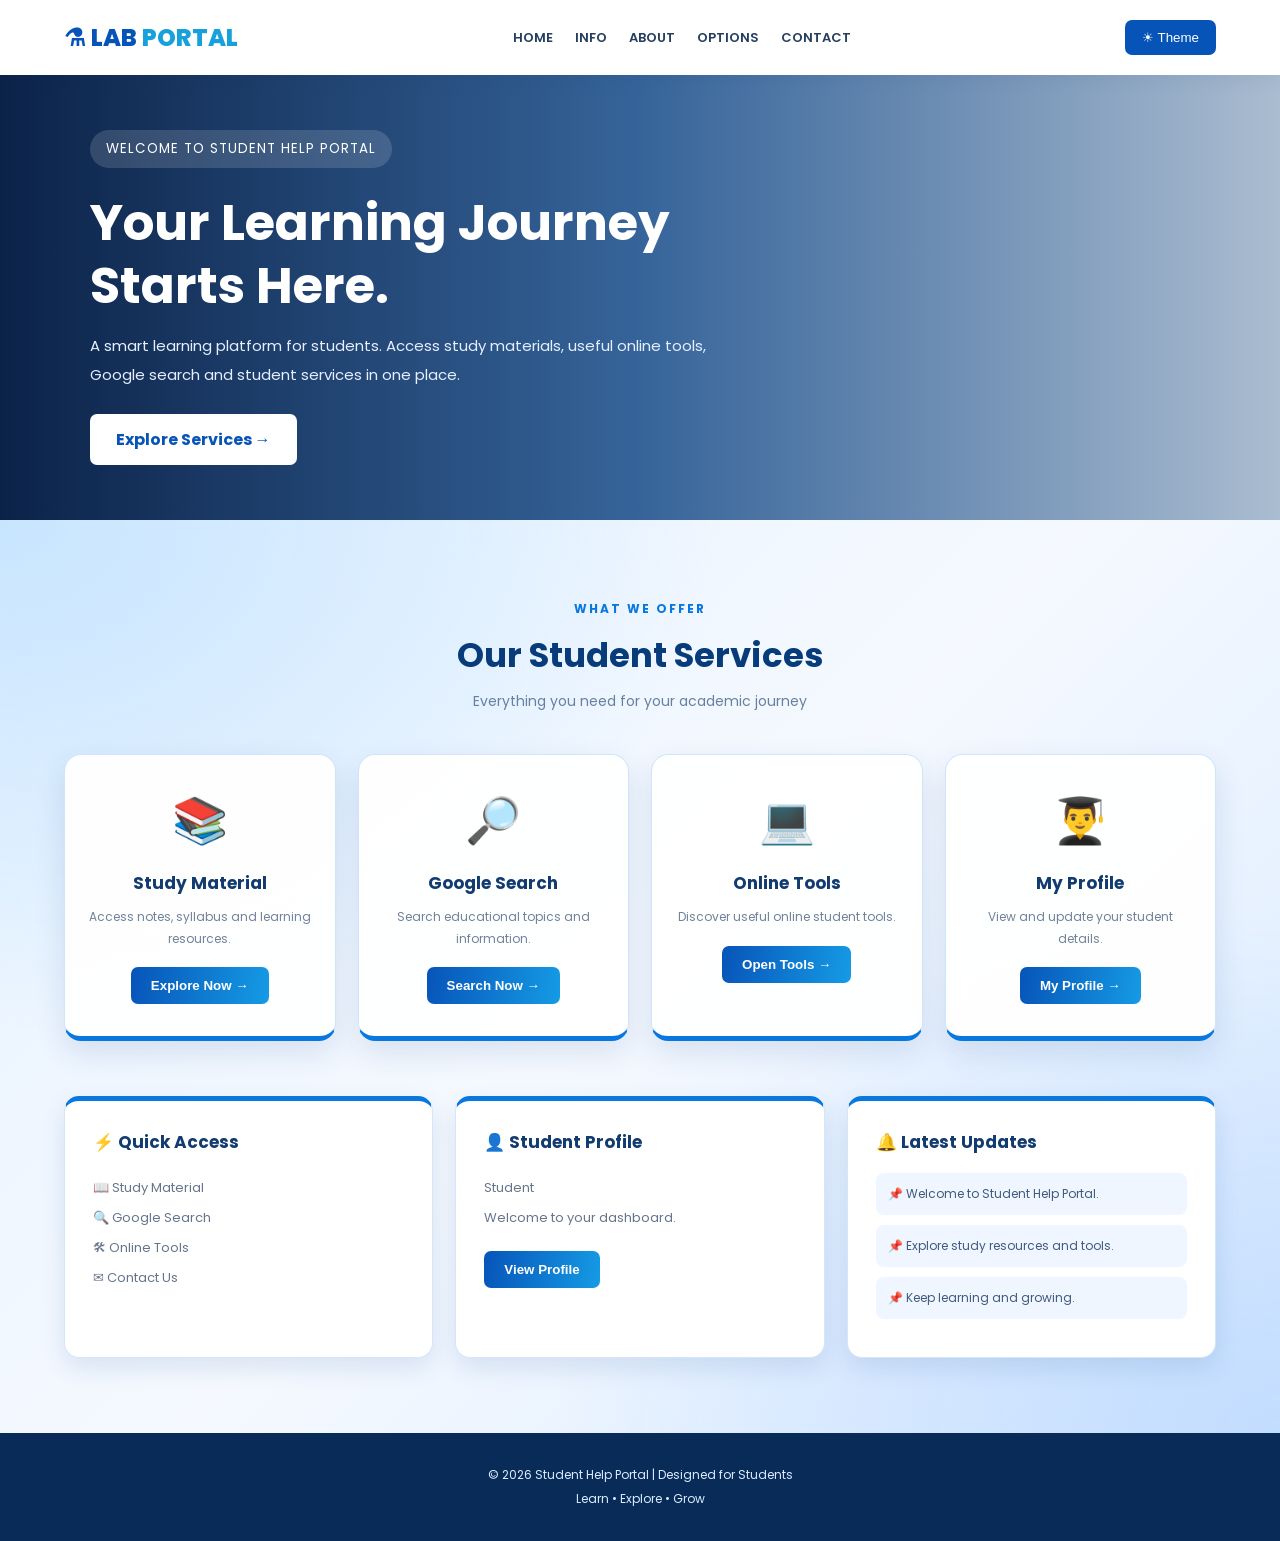
==== commit b94a938e: "Update dashboard design Updated styles for various elements, adjusted layout and padding, and improv" ====
--- a/dashboard.html
+++ b/dashboard.html
@@ -9,87 +9,95 @@
 
 <style>
 *{margin:0;padding:0;box-sizing:border-box}
-body{font-family:Poppins,sans-serif;background:#f3f7ff;color:#17345b}
-header{background:#fff;padding:16px 5%;display:flex;justify-content:space-between;align-items:center;flex-wrap:wrap;gap:15px;box-shadow:0 4px 20px #183b6410}
-.logo{font-size:23px;font-weight:800;color:#0754b8}
-.logo span{color:#17a0df}
-nav{display:flex;gap:20px;flex-wrap:wrap}
+body{font-family:Poppins,Arial,sans-serif;background:#f4f8ff;color:#17345b}
+header{height:auto;min-height:75px;padding:15px 5%;background:#fff;display:flex;align-items:center;justify-content:space-between;gap:15px;flex-wrap:wrap;box-shadow:0 4px 20px #163c6815}
+.logo{font-size:24px;font-weight:800;color:#0754b8}
+.logo span{color:#16a1dc}
+nav{display:flex;gap:22px;flex-wrap:wrap}
 nav a{text-decoration:none;color:#263e5f;font-size:13px;font-weight:600}
-nav a:hover{color:#0878df}
-.header-btn{background:#0754b8;color:white;border:0;padding:10px 17px;border-radius:7px;cursor:pointer}
+nav a:hover{color:#0784dc}
+.header-btn{background:#0754b8;color:white;padding:10px 17px;border:0;border-radius:7px;cursor:pointer}
 
 .hero{
- min-height:410px;
+ min-height:430px;
  display:flex;
  align-items:center;
- padding:50px 7%;
+ padding:55px 7%;
  color:white;
  background:
- linear-gradient(90deg,rgba(3,29,72,.94),rgba(0,58,125,.76),rgba(0,50,100,.35)),
+ linear-gradient(90deg,rgba(2,26,65,.96),rgba(0,58,125,.78),rgba(0,50,100,.30)),
  url('lab-background.png') center/cover no-repeat;
 }
-.hero-content{max-width:650px}
-.hero small{background:#ffffff25;padding:9px 15px;border-radius:30px;letter-spacing:1px}
-.hero h1{font-size:clamp(32px,5vw,49px);line-height:1.3;margin:23px 0 15px}
-.hero p{font-size:15px;line-height:1.8;color:#e4efff}
-.hero-btn{display:inline-block;margin-top:25px;padding:13px 25px;background:white;color:#0754b8;border-radius:7px;text-decoration:none;font-weight:700}
+.hero-content{max-width:670px}
+.hero small{display:inline-block;background:#ffffff25;padding:9px 16px;border-radius:30px;letter-spacing:1px}
+.hero h1{font-size:clamp(32px,5vw,50px);line-height:1.25;margin:24px 0 15px}
+.hero p{font-size:15px;line-height:1.9;color:#e6efff}
+.hero-btn{display:inline-block;margin-top:25px;padding:13px 26px;background:#fff;color:#0754b8;border-radius:7px;text-decoration:none;font-weight:700}
 
 .services-section{
  width:100%;
- padding:70px 5%;
+ padding:75px 5%;
  background:
- radial-gradient(circle at 10% 15%,#cde6ff 0,transparent 28%),
- radial-gradient(circle at 90% 85%,#c9e4ff 0,transparent 30%),
- linear-gradient(135deg,#e7f2ff,#f7faff,#dcecff);
+ radial-gradient(ellipse at top left,#c8e5ff 0%,transparent 40%),
+ radial-gradient(ellipse at bottom right,#c3ddff 0%,transparent 40%),
+ linear-gradient(135deg,#e6f2ff,#f5f9ff,#d9eaff);
 }
 .container{max-width:1200px;margin:auto}
-.heading{text-align:center;margin-bottom:38px}
-.heading h2{font-size:32px;color:#073b7a}
-.heading p{font-size:13px;color:#58779b;margin-top:9px}
+.heading{text-align:center;margin-bottom:42px}
+.heading .tag{color:#0878df;font-size:12px;font-weight:700;letter-spacing:2px}
+.heading h2{font-size:clamp(25px,4vw,34px);color:#073b7a;margin:10px 0}
+.heading p{font-size:14px;color:#66809f}
 
 .services{display:grid;grid-template-columns:repeat(4,1fr);gap:22px}
 .service{
- background:rgba(255,255,255,.95);
- border:1px solid #d4e5fa;
+ background:rgba(255,255,255,.96);
+ padding:32px 20px;
+ border:1px solid #d2e4f8;
  border-bottom:5px solid #0878df;
- border-radius:16px;
- padding:32px 20px;
+ border-radius:17px;
  text-align:center;
- box-shadow:0 10px 30px rgba(20,75,140,.12);
+ box-shadow:0 12px 30px rgba(18,68,130,.12);
  transition:.3s;
  cursor:pointer;
 }
-.service:hover{transform:translateY(-9px);box-shadow:0 18px 35px #144b8c30}
-.emoji{font-size:43px;margin-bottom:15px}
-.service h3{font-size:16px;color:#123b70;margin-bottom:10px}
-.service p{font-size:12px;color:#73849c;line-height:1.8}
+.service:hover{transform:translateY(-9px);box-shadow:0 18px 35px #174d8730}
+.emoji{font-size:45px;margin-bottom:15px}
+.service h3{font-size:17px;color:#123b70;margin-bottom:10px}
+.service p{font-size:12px;color:#71829a;line-height:1.8}
 .service button,.panel button{
  margin-top:18px;
- background:linear-gradient(90deg,#0754b8,#1597e8);
- color:white;border:0;padding:11px 19px;
- border-radius:7px;cursor:pointer;font-weight:600;
+ padding:11px 20px;
+ border:0;
+ border-radius:7px;
+ background:linear-gradient(100deg,#0754b8,#159be5);
+ color:#fff;
+ font-weight:600;
+ cursor:pointer;
 }
 
 .panels{display:grid;grid-template-columns:repeat(3,1fr);gap:22px;margin-top:55px}
 .panel{
- background:#fff;padding:27px;border-radius:15px;
- border:1px solid #d6e5f7;border-top:4px solid #0878df;
- box-shadow:0 10px 25px #144b8c18;
+ background:#fff;
+ padding:28px;
+ border-radius:15px;
+ border:1px solid #d6e5f7;
+ border-top:5px solid #0878df;
+ box-shadow:0 10px 25px rgba(20,75,140,.12);
 }
 .panel h3{font-size:17px;color:#123b70;margin-bottom:18px}
-.panel p,.panel a{font-size:13px;color:#66758b;line-height:2.3;text-decoration:none;display:block}
+.panel p,.panel a{font-size:13px;color:#66758b;line-height:2.3;display:block;text-decoration:none}
 .panel a:hover{color:#0878df}
-.updates{background:#eff6ff;padding:11px;border-radius:8px;margin-bottom:10px;font-size:12px;color:#425b7c}
-
-#contentArea{display:none;padding:50px 5%;background:#eaf3ff;min-height:400px}
-.content-box{max-width:900px;margin:auto;background:white;padding:35px;border-radius:15px;box-shadow:0 10px 30px #17345b15}
-.content-box h2{color:#0754b8;margin-bottom:15px}
+.updates{background:#eff6ff;padding:12px;border-radius:8px;margin-bottom:10px;font-size:12px;color:#425b7c}
+
+#contentArea{display:none;padding:55px 5%;background:linear-gradient(135deg,#e3efff,#f7faff);min-height:450px}
+.content-box{max-width:900px;margin:auto;background:#fff;padding:35px;border-radius:15px;box-shadow:0 10px 30px #17345b18}
+.content-box h2{color:#0754b8;margin-bottom:18px}
 .content-box p{font-size:14px;line-height:1.9;color:#66758b}
-.content-box a{display:block;margin-top:13px;color:#0754b8;text-decoration:none;font-weight:600}
-.content-box input{width:100%;padding:12px;margin:9px 0;border:1px solid #d5e2f2;border-radius:7px;font-family:inherit}
+.content-box a{display:block;margin-top:14px;color:#0754b8;text-decoration:none;font-weight:600}
+.content-box input{width:100%;padding:13px;margin:9px 0;border:1px solid #d5e2f2;border-radius:7px;font-family:inherit}
 .content-box button{background:#0754b8;color:white;padding:11px 20px;border:0;border-radius:7px;margin-top:15px;cursor:pointer}
 
-footer{background:#092d59;color:#dceaff;text-align:center;padding:28px 10px;font-size:12px}
+footer{background:#082c57;color:#dceaff;text-align:center;padding:30px 10px;font-size:12px;line-height:2}
 
 .dark{background:#101b2d;color:white}
 .dark header,.dark .service,.dark .panel,.dark .content-box{background:#1c2b43;color:white}
@@ -105,11 +113,11 @@
  header{justify-content:center}
  nav{justify-content:center;gap:13px}
  nav a{font-size:11px}
- .hero{min-height:350px;padding:40px 6%}
+ .hero{min-height:360px;padding:40px 6%}
  .services{grid-template-columns:1fr}
  .panels{grid-template-columns:1fr}
- .services-section{padding:48px 5%}
- .heading h2{font-size:25px}
+ .services-section{padding:50px 5%}
+ .heading h2{font-size:26px}
  .content-box{padding:22px}
 }
 </style>
@@ -143,6 +151,7 @@
 <div class="container">
 
  <div class="heading">
+  <span class="tag">WHAT WE OFFER</span>
   <h2>Our Student Services</h2>
   <p>Everything you need for your academic journey</p>
  </div>
@@ -271,4 +280,5 @@
 </script>
 
 </body>
-</html>
+ </html>
+ 
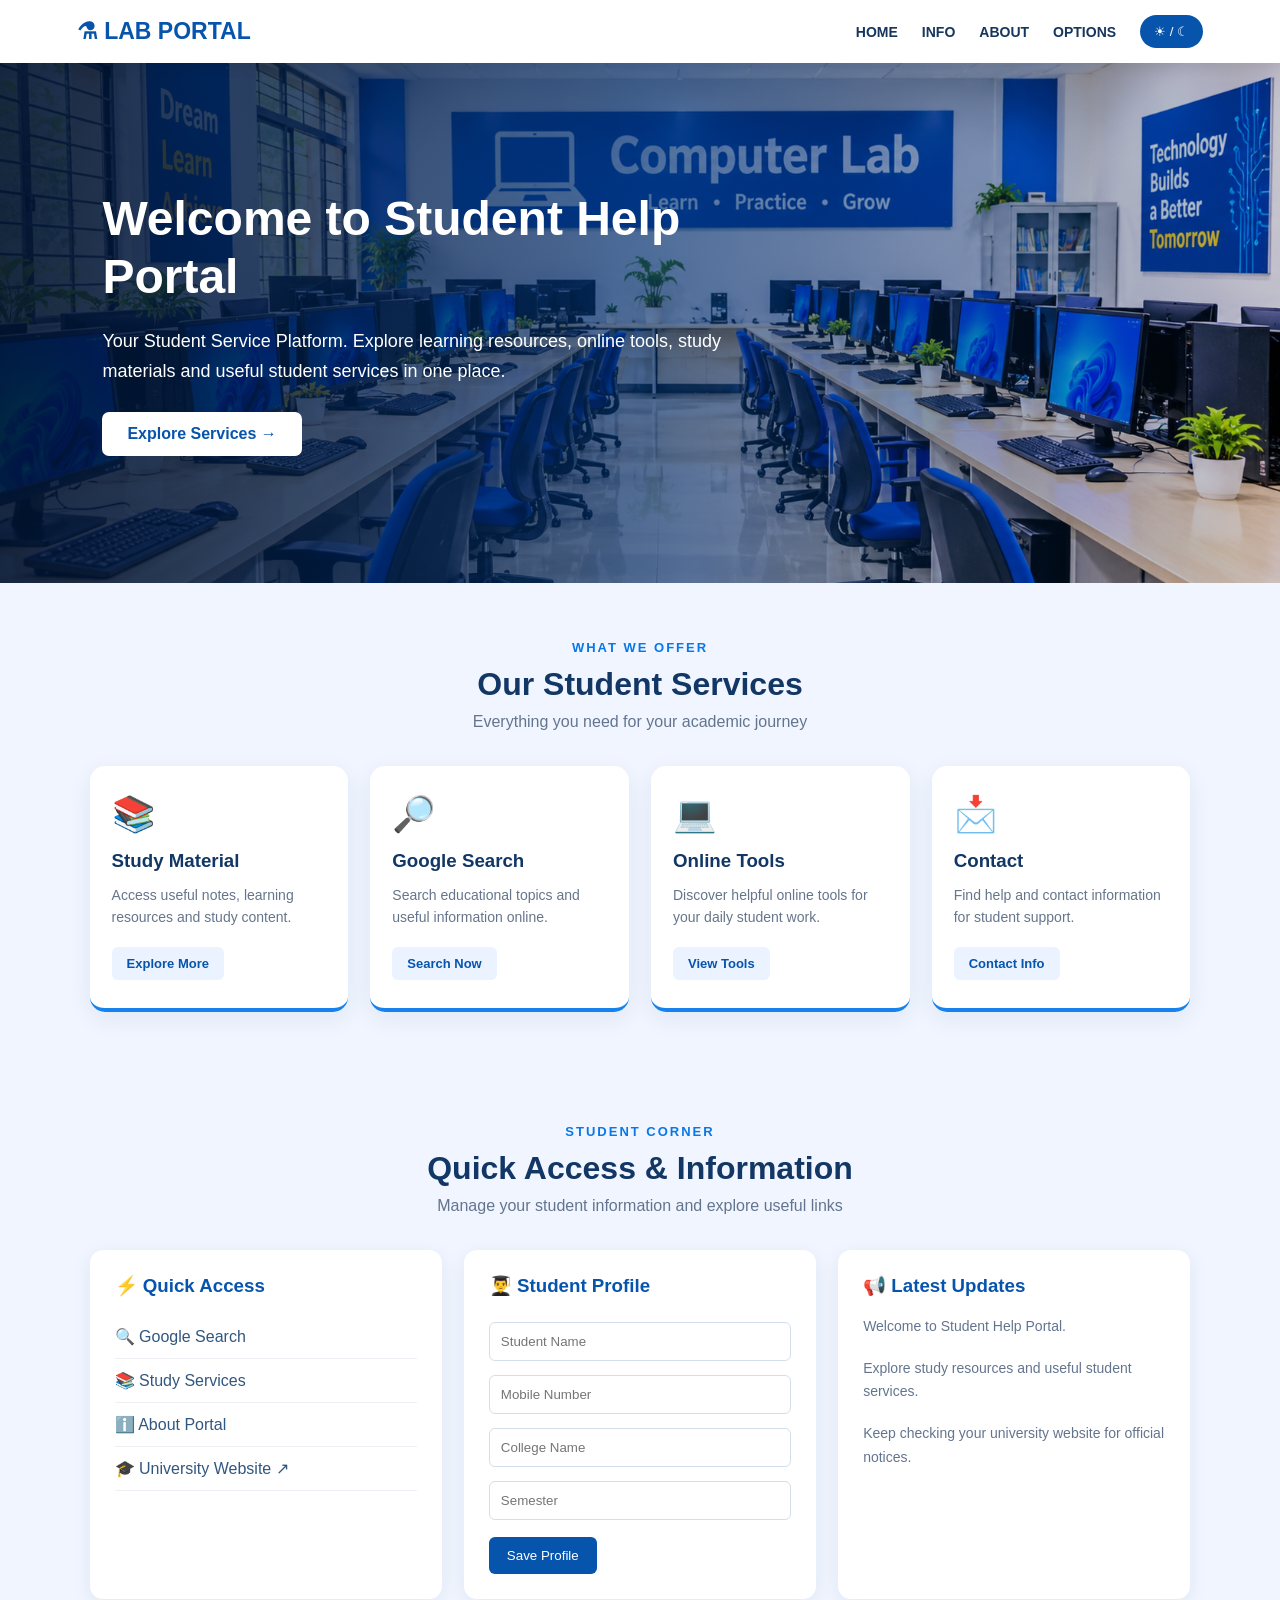
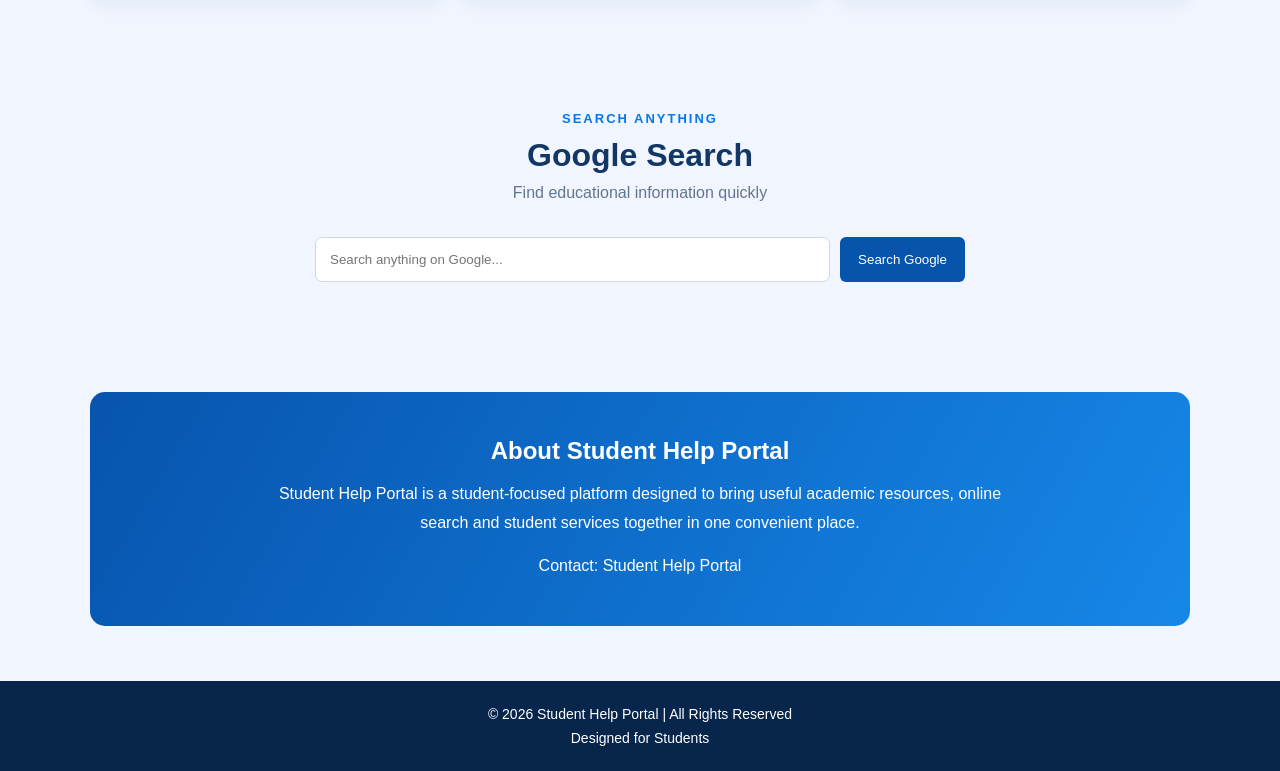
==== commit b37f6d56: "Update dashboard.html" ====
--- a/dashboard.html
+++ b/dashboard.html
@@ -5,120 +5,263 @@
 <meta charset="UTF-8">
 <meta name="viewport" content="width=device-width, initial-scale=1.0">
 <title>Student Help Portal</title>
-<link href="https://fonts.googleapis.com/css2?family=Poppins:wght@400;500;600;700;800&display=swap" rel="stylesheet">
 
 <style>
-*{margin:0;padding:0;box-sizing:border-box}
-body{font-family:Poppins,Arial,sans-serif;background:#f4f8ff;color:#17345b}
-header{height:auto;min-height:75px;padding:15px 5%;background:#fff;display:flex;align-items:center;justify-content:space-between;gap:15px;flex-wrap:wrap;box-shadow:0 4px 20px #163c6815}
-.logo{font-size:24px;font-weight:800;color:#0754b8}
-.logo span{color:#16a1dc}
-nav{display:flex;gap:22px;flex-wrap:wrap}
-nav a{text-decoration:none;color:#263e5f;font-size:13px;font-weight:600}
-nav a:hover{color:#0784dc}
-.header-btn{background:#0754b8;color:white;padding:10px 17px;border:0;border-radius:7px;cursor:pointer}
-
+*{
+ margin:0;
+ padding:0;
+ box-sizing:border-box;
+ scroll-behavior:smooth;
+}
+body{
+ font-family:Arial,sans-serif;
+ background:#f0f5ff;
+ color:#18345d;
+ transition:.3s;
+}
+header{
+ background:#fff;
+ display:flex;
+ justify-content:space-between;
+ align-items:center;
+ padding:15px 6%;
+ box-shadow:0 3px 15px #0001;
+ position:sticky;
+ top:0;
+ z-index:100;
+}
+.logo{
+ font-size:23px;
+ font-weight:bold;
+ color:#0754ad;
+}
+nav{
+ display:flex;
+ gap:24px;
+ align-items:center;
+ flex-wrap:wrap;
+}
+nav a{
+ text-decoration:none;
+ color:#17365e;
+ font-weight:bold;
+ font-size:14px;
+}
+nav a:hover{color:#0878e8}
+.theme-btn{
+ border:0;
+ background:#0754ad;
+ color:white;
+ padding:9px 14px;
+ border-radius:20px;
+ cursor:pointer;
+}
 .hero{
- min-height:430px;
+ min-height:520px;
  display:flex;
  align-items:center;
+ padding:60px 8%;
+ color:white;
+ background:
+ linear-gradient(90deg,rgba(0,19,48,.91),rgba(0,47,105,.65),rgba(0,0,0,.18)),
+ url('file_000000009aa4821192b9dea07a54ca15.png') center/cover no-repeat;
+}
+.hero-content{max-width:650px}
+.hero h1{
+ font-size:48px;
+ line-height:1.2;
+ margin-bottom:20px;
+}
+.hero p{
+ font-size:18px;
+ line-height:1.7;
+ margin-bottom:25px;
+}
+.hero-btn{
+ display:inline-block;
+ background:#fff;
+ color:#0754ad;
+ text-decoration:none;
+ padding:13px 25px;
+ border-radius:7px;
+ font-weight:bold;
+}
+.section{
  padding:55px 7%;
- color:white;
- background:
- linear-gradient(90deg,rgba(2,26,65,.96),rgba(0,58,125,.78),rgba(0,50,100,.30)),
- url('lab-background.png') center/cover no-repeat;
-}
-.hero-content{max-width:670px}
-.hero small{display:inline-block;background:#ffffff25;padding:9px 16px;border-radius:30px;letter-spacing:1px}
-.hero h1{font-size:clamp(32px,5vw,50px);line-height:1.25;margin:24px 0 15px}
-.hero p{font-size:15px;line-height:1.9;color:#e6efff}
-.hero-btn{display:inline-block;margin-top:25px;padding:13px 26px;background:#fff;color:#0754b8;border-radius:7px;text-decoration:none;font-weight:700}
-
-.services-section{
+}
+.section-title{
+ text-align:center;
+ margin-bottom:35px;
+}
+.section-title span{
+ color:#0878e8;
+ font-size:13px;
+ font-weight:bold;
+ letter-spacing:2px;
+}
+.section-title h2{
+ font-size:32px;
+ margin-top:10px;
+ color:#123765;
+}
+.section-title p{
+ color:#63758e;
+ margin-top:10px;
+}
+.services{
+ display:grid;
+ grid-template-columns:repeat(4,1fr);
+ gap:22px;
+}
+.service-card{
+ padding:28px 22px;
+ background:white;
+ border-radius:15px;
+ box-shadow:0 7px 25px #18345d12;
+ border-bottom:4px solid #1782ed;
+ transition:.3s;
+}
+.service-card:hover{
+ transform:translateY(-7px);
+ box-shadow:0 12px 28px #18345d20;
+}
+.service-icon{
+ font-size:35px;
+ margin-bottom:15px;
+}
+.service-card h3{
+ margin-bottom:12px;
+ color:#123765;
+}
+.service-card p{
+ color:#66758b;
+ line-height:1.6;
+ font-size:14px;
+ margin-bottom:18px;
+}
+.card-link{
+ display:inline-block;
+ background:#eaf3ff;
+ color:#0754ad;
+ padding:9px 15px;
+ border-radius:6px;
+ text-decoration:none;
+ font-weight:bold;
+ font-size:13px;
+}
+.info-grid{
+ display:grid;
+ grid-template-columns:repeat(3,1fr);
+ gap:22px;
+}
+.panel{
+ background:white;
+ padding:25px;
+ border-radius:13px;
+ box-shadow:0 5px 20px #18345d12;
+}
+.panel h3{
+ color:#0754ad;
+ margin-bottom:18px;
+}
+.panel p{
+ color:#63758e;
+ line-height:1.7;
+ font-size:14px;
+}
+.panel input{
  width:100%;
- padding:75px 5%;
- background:
- radial-gradient(ellipse at top left,#c8e5ff 0%,transparent 40%),
- radial-gradient(ellipse at bottom right,#c3ddff 0%,transparent 40%),
- linear-gradient(135deg,#e6f2ff,#f5f9ff,#d9eaff);
-}
-.container{max-width:1200px;margin:auto}
-.heading{text-align:center;margin-bottom:42px}
-.heading .tag{color:#0878df;font-size:12px;font-weight:700;letter-spacing:2px}
-.heading h2{font-size:clamp(25px,4vw,34px);color:#073b7a;margin:10px 0}
-.heading p{font-size:14px;color:#66809f}
-
-.services{display:grid;grid-template-columns:repeat(4,1fr);gap:22px}
-.service{
- background:rgba(255,255,255,.96);
- padding:32px 20px;
- border:1px solid #d2e4f8;
- border-bottom:5px solid #0878df;
- border-radius:17px;
+ padding:11px;
+ margin:7px 0;
+ border:1px solid #d3deec;
+ border-radius:6px;
+ outline:none;
+}
+.panel button,.search-form button{
+ border:0;
+ background:#0754ad;
+ color:white;
+ padding:11px 18px;
+ border-radius:6px;
+ cursor:pointer;
+ margin-top:10px;
+}
+.quick-links a{
+ display:block;
+ padding:12px 0;
+ color:#31567f;
+ text-decoration:none;
+ border-bottom:1px solid #edf1f6;
+}
+.search-form{
+ display:flex;
+ gap:10px;
+ max-width:650px;
+ margin:auto;
+}
+.search-form input{
+ flex:1;
+ min-width:0;
+ padding:14px;
+ border:1px solid #ccd9ea;
+ border-radius:7px;
+}
+.search-form button{margin:0}
+.about-box{
+ background:linear-gradient(120deg,#0754ad,#1687e8);
+ color:white;
+ padding:45px;
+ border-radius:15px;
  text-align:center;
- box-shadow:0 12px 30px rgba(18,68,130,.12);
- transition:.3s;
- cursor:pointer;
-}
-.service:hover{transform:translateY(-9px);box-shadow:0 18px 35px #174d8730}
-.emoji{font-size:45px;margin-bottom:15px}
-.service h3{font-size:17px;color:#123b70;margin-bottom:10px}
-.service p{font-size:12px;color:#71829a;line-height:1.8}
-.service button,.panel button{
- margin-top:18px;
- padding:11px 20px;
- border:0;
- border-radius:7px;
- background:linear-gradient(100deg,#0754b8,#159be5);
- color:#fff;
- font-weight:600;
- cursor:pointer;
-}
-
-.panels{display:grid;grid-template-columns:repeat(3,1fr);gap:22px;margin-top:55px}
-.panel{
- background:#fff;
- padding:28px;
- border-radius:15px;
- border:1px solid #d6e5f7;
- border-top:5px solid #0878df;
- box-shadow:0 10px 25px rgba(20,75,140,.12);
-}
-.panel h3{font-size:17px;color:#123b70;margin-bottom:18px}
-.panel p,.panel a{font-size:13px;color:#66758b;line-height:2.3;display:block;text-decoration:none}
-.panel a:hover{color:#0878df}
-.updates{background:#eff6ff;padding:12px;border-radius:8px;margin-bottom:10px;font-size:12px;color:#425b7c}
-
-#contentArea{display:none;padding:55px 5%;background:linear-gradient(135deg,#e3efff,#f7faff);min-height:450px}
-.content-box{max-width:900px;margin:auto;background:#fff;padding:35px;border-radius:15px;box-shadow:0 10px 30px #17345b18}
-.content-box h2{color:#0754b8;margin-bottom:18px}
-.content-box p{font-size:14px;line-height:1.9;color:#66758b}
-.content-box a{display:block;margin-top:14px;color:#0754b8;text-decoration:none;font-weight:600}
-.content-box input{width:100%;padding:13px;margin:9px 0;border:1px solid #d5e2f2;border-radius:7px;font-family:inherit}
-.content-box button{background:#0754b8;color:white;padding:11px 20px;border:0;border-radius:7px;margin-top:15px;cursor:pointer}
-
-footer{background:#082c57;color:#dceaff;text-align:center;padding:30px 10px;font-size:12px;line-height:2}
-
-.dark{background:#101b2d;color:white}
-.dark header,.dark .service,.dark .panel,.dark .content-box{background:#1c2b43;color:white}
-.dark nav a,.dark .service p,.dark .panel p{color:#d1dced}
-.dark .services-section,.dark #contentArea{background:linear-gradient(135deg,#142b49,#203e62)}
-.dark .heading h2,.dark .service h3,.dark .panel h3{color:#e5f1ff}
-
-@media(max-width:850px){
+}
+.about-box p{
+ max-width:750px;
+ margin:15px auto 0;
+ line-height:1.8;
+}
+footer{
+ background:#08264b;
+ color:white;
+ text-align:center;
+ padding:25px;
+ font-size:14px;
+}
+body.dark{
+ background:#101c2e;
+ color:#e7efff;
+}
+body.dark header,
+body.dark .service-card,
+body.dark .panel{
+ background:#1c2d45;
+ color:white;
+}
+body.dark nav a,
+body.dark .section-title h2,
+body.dark .service-card h3{
+ color:#e7efff;
+}
+body.dark .service-card p,
+body.dark .panel p{
+ color:#c2d0e3;
+}
+body.dark .card-link{background:#29466b;color:white}
+@media(max-width:900px){
  .services{grid-template-columns:repeat(2,1fr)}
- .panels{grid-template-columns:1fr 1fr}
-}
-@media(max-width:550px){
- header{justify-content:center}
+ .info-grid{grid-template-columns:1fr}
+}
+@media(max-width:600px){
+ header{flex-direction:column;gap:14px}
  nav{justify-content:center;gap:13px}
- nav a{font-size:11px}
- .hero{min-height:360px;padding:40px 6%}
+ nav a{font-size:12px}
+ .hero{min-height:430px;padding:40px 7%}
+ .hero h1{font-size:34px}
+ .hero p{font-size:15px}
  .services{grid-template-columns:1fr}
- .panels{grid-template-columns:1fr}
- .services-section{padding:50px 5%}
- .heading h2{font-size:26px}
- .content-box{padding:22px}
+ .section{padding:40px 6%}
+ .section-title h2{font-size:26px}
+ .search-form{flex-direction:column}
+ .about-box{padding:28px 18px}
 }
 </style>
 </head>
@@ -126,159 +269,168 @@
 <body>
 
 <header>
- <div class="logo">⚗ LAB <span>PORTAL</span></div>
+ <div class="logo">⚗ LAB PORTAL</div>
  <nav>
-  <a href="#" onclick="showHome()">HOME</a>
-  <a href="#" onclick="showPage('info')">INFO</a>
-  <a href="#" onclick="showPage('about')">ABOUT</a>
-  <a href="#services">OPTIONS</a>
-  <a href="#" onclick="showPage('contact')">CONTACT</a>
+  <a href="#home">HOME</a>
+  <a href="#info">INFO</a>
+  <a href="#about">ABOUT</a>
+  <a href="#options">OPTIONS</a>
+  <button class="theme-btn" onclick="toggleTheme()">☀ / ☾</button>
  </nav>
- <button class="header-btn" onclick="toggleTheme()">☀ Theme</button>
 </header>
 
-<section class="hero">
+<section class="hero" id="home">
  <div class="hero-content">
-  <small>WELCOME TO STUDENT HELP PORTAL</small>
-  <h1>Your Learning Journey<br>Starts Here.</h1>
-  <p>A smart learning platform for students. Access study materials, useful online tools, Google search and student services in one place.</p>
-  <a href="#services" class="hero-btn">Explore Services →</a>
+  <h1>Welcome to Student Help Portal</h1>
+  <p>Your Student Service Platform. Explore learning resources, online tools, study materials and useful student services in one place.</p>
+  <a href="#options" class="hero-btn">Explore Services →</a>
  </div>
 </section>
 
-<main id="mainContent">
-<section class="services-section" id="services">
-<div class="container">
-
- <div class="heading">
-  <span class="tag">WHAT WE OFFER</span>
+<section class="section" id="options">
+ <div class="section-title">
+  <span>WHAT WE OFFER</span>
   <h2>Our Student Services</h2>
   <p>Everything you need for your academic journey</p>
  </div>
 
  <div class="services">
-
-  <div class="service" onclick="showPage('study')">
-   <div class="emoji">📚</div>
+  <div class="service-card">
+   <div class="service-icon">📚</div>
    <h3>Study Material</h3>
-   <p>Access notes, syllabus and learning resources.</p>
-   <button>Explore Now →</button>
-  </div>
-
-  <div class="service" onclick="showPage('search')">
-   <div class="emoji">🔎</div>
+   <p>Access useful notes, learning resources and study content.</p>
+   <a class="card-link" href="#info">Explore More</a>
+  </div>
+
+  <div class="service-card">
+   <div class="service-icon">🔎</div>
    <h3>Google Search</h3>
-   <p>Search educational topics and information.</p>
-   <button>Search Now →</button>
-  </div>
-
-  <div class="service" onclick="showPage('tools')">
-   <div class="emoji">💻</div>
+   <p>Search educational topics and useful information online.</p>
+   <a class="card-link" href="#search">Search Now</a>
+  </div>
+
+  <div class="service-card">
+   <div class="service-icon">💻</div>
    <h3>Online Tools</h3>
-   <p>Discover useful online student tools.</p>
-   <button>Open Tools →</button>
-  </div>
-
-  <div class="service" onclick="showPage('profile')">
-   <div class="emoji">👨‍🎓</div>
-   <h3>My Profile</h3>
-   <p>View and update your student details.</p>
-   <button>My Profile →</button>
-  </div>
-
- </div>
-
- <div class="panels">
+   <p>Discover helpful online tools for your daily student work.</p>
+   <a class="card-link" href="#info">View Tools</a>
+  </div>
+
+  <div class="service-card">
+   <div class="service-icon">📩</div>
+   <h3>Contact</h3>
+   <p>Find help and contact information for student support.</p>
+   <a class="card-link" href="#about">Contact Info</a>
+  </div>
+ </div>
+</section>
+
+<section class="section" id="info">
+ <div class="section-title">
+  <span>STUDENT CORNER</span>
+  <h2>Quick Access & Information</h2>
+  <p>Manage your student information and explore useful links</p>
+ </div>
+
+ <div class="info-grid">
 
   <div class="panel">
    <h3>⚡ Quick Access</h3>
-   <a href="#" onclick="showPage('study')">📖 Study Material</a>
-   <a href="#" onclick="showPage('search')">🔍 Google Search</a>
-   <a href="#" onclick="showPage('tools')">🛠 Online Tools</a>
-   <a href="#" onclick="showPage('contact')">✉ Contact Us</a>
+   <div class="quick-links">
+    <a href="#search">🔍 Google Search</a>
+    <a href="#options">📚 Study Services</a>
+    <a href="#about">ℹ️ About Portal</a>
+    <a href="https://www.vbspu.ac.in/" target="_blank" rel="noopener">🎓 University Website ↗</a>
+   </div>
   </div>
 
   <div class="panel">
-   <h3>👤 Student Profile</h3>
-   <p id="studentName">Student</p>
-   <p>Welcome to your dashboard.</p>
-   <button onclick="showPage('profile')">View Profile</button>
+   <h3>👨‍🎓 Student Profile</h3>
+   <input id="studentName" type="text" placeholder="Student Name">
+   <input id="studentMobile" type="tel" placeholder="Mobile Number">
+   <input id="studentCollege" type="text" placeholder="College Name">
+   <input id="studentSemester" type="text" placeholder="Semester">
+   <button onclick="saveProfile()">Save Profile</button>
+   <p id="saveMessage"></p>
   </div>
 
   <div class="panel">
-   <h3>🔔 Latest Updates</h3>
-   <div class="updates">📌 Welcome to Student Help Portal.</div>
-   <div class="updates">📌 Explore study resources and tools.</div>
-   <div class="updates">📌 Keep learning and growing.</div>
-  </div>
-
- </div>
-</div>
+   <h3>📢 Latest Updates</h3>
+   <p>Welcome to Student Help Portal.</p>
+   <br>
+   <p>Explore study resources and useful student services.</p>
+   <br>
+   <p>Keep checking your university website for official notices.</p>
+  </div>
+
+ </div>
 </section>
-</main>
-
-<section id="contentArea">
- <div class="content-box" id="pageContent"></div>
+
+<section class="section" id="search">
+ <div class="section-title">
+  <span>SEARCH ANYTHING</span>
+  <h2>Google Search</h2>
+  <p>Find educational information quickly</p>
+ </div>
+
+ <form class="search-form" onsubmit="googleSearch(event)">
+  <input type="search" id="googleQuery" placeholder="Search anything on Google..." required>
+  <button type="submit">Search Google</button>
+ </form>
 </section>
 
+<section class="section" id="about">
+ <div class="about-box">
+  <h2>About Student Help Portal</h2>
+  <p>Student Help Portal is a student-focused platform designed to bring useful academic resources, online search and student services together in one convenient place.</p>
+  <p>Contact: Student Help Portal</p>
+ </div>
+</section>
+
 <footer>
- <p>© 2026 Student Help Portal | Designed for Students</p>
- <p>Learn • Explore • Grow</p>
+ <p>© 2026 Student Help Portal | All Rights Reserved</p>
+ <p style="margin-top:8px">Designed for Students</p>
 </footer>
 
 <script>
-function showHome(){
- document.getElementById('mainContent').style.display='block';
- document.getElementById('contentArea').style.display='none';
- window.scrollTo(0,0);
-}
-
-function showPage(page){
- const pages={
- info:`<h2>Student Information</h2><p>Student Help Portal provides useful educational resources and digital services to students in one place.</p>`,
- about:`<h2>About Us</h2><p>Our goal is to make learning easier by providing study resources, search facilities and useful online tools.</p>`,
- study:`<h2>📚 Study Material</h2><p>Find your study resources here.</p><a href="https://www.google.com/search?q=BCA+study+material" target="_blank">BCA Study Material →</a><a href="https://www.vbspu.ac.in/" target="_blank">VBSPU Official Website →</a>`,
- search:`<h2>🔎 Google Search</h2><p>Search anything you want to learn.</p><form action="https://www.google.com/search" method="GET" target="_blank"><input name="q" placeholder="Search educational topics..." required><button type="submit">Search Google</button></form>`,
- tools:`<h2>💻 Online Tools</h2><p>Useful online tools for students.</p><a href="https://www.canva.com/" target="_blank">Canva →</a><a href="https://www.photopea.com/" target="_blank">Photopea →</a><a href="https://www.w3schools.com/" target="_blank">W3Schools →</a>`,
- profile:`<h2>👨‍🎓 My Profile</h2><input id="pname" placeholder="Student Name"><input id="mobile" placeholder="Mobile Number"><input id="semester" placeholder="Semester"><input id="college" placeholder="College Name"><button onclick="saveProfile()">Save Profile</button><p id="saveMessage"></p>`,
- contact:`<h2>✉ Contact Us</h2><p>For help and information, contact the Student Help Portal team.</p><p>Email: studenthelpportal@example.com</p>`
+function toggleTheme(){
+ document.body.classList.toggle("dark");
+}
+
+function googleSearch(event){
+ event.preventDefault();
+ const query=document.getElementById("googleQuery").value.trim();
+ if(query){
+  window.open("https://www.google.com/search?q="+encodeURIComponent(query),"_blank");
+ }
+}
+
+function saveProfile(){
+ const profile={
+  name:document.getElementById("studentName").value,
+  mobile:document.getElementById("studentMobile").value,
+  college:document.getElementById("studentCollege").value,
+  semester:document.getElementById("studentSemester").value
  };
- document.getElementById('mainContent').style.display='none';
- document.getElementById('contentArea').style.display='block';
- document.getElementById('pageContent').innerHTML=(pages[page]||pages.info)+
- `<button onclick="showHome()">← Back to Dashboard</button>`;
- if(page==='profile')loadProfile();
- window.scrollTo(0,0);
-}
-
-function saveProfile(){
- const data={
- name:document.getElementById('pname').value,
- mobile:document.getElementById('mobile').value,
- semester:document.getElementById('semester').value,
- college:document.getElementById('college').value
- };
- localStorage.setItem('studentProfile',JSON.stringify(data));
- document.getElementById('saveMessage').textContent='Profile saved successfully!';
- document.getElementById('studentName').textContent=data.name||'Student';
+ localStorage.setItem("studentProfile",JSON.stringify(profile));
+ document.getElementById("saveMessage").textContent="Profile saved successfully!";
 }
 
 function loadProfile(){
- const data=JSON.parse(localStorage.getItem('studentProfile')||'{}');
- document.getElementById('pname').value=data.name||'';
- document.getElementById('mobile').value=data.mobile||'';
- document.getElementById('semester').value=data.semester||'';
- document.getElementById('college').value=data.college||'';
-}
-
-function toggleTheme(){
- document.body.classList.toggle('dark');
-}
-
-const saved=JSON.parse(localStorage.getItem('studentProfile')||'{}');
-if(saved.name)document.getElementById('studentName').textContent=saved.name;
+ const saved=localStorage.getItem("studentProfile");
+ if(saved){
+  const profile=JSON.parse(saved);
+  document.getElementById("studentName").value=profile.name||"";
+  document.getElementById("studentMobile").value=profile.mobile||"";
+  document.getElementById("studentCollege").value=profile.college||"";
+  document.getElementById("studentSemester").value=profile.semester||"";
+ }
+}
+
+loadProfile();
 </script>
 
 </body>
- </html>
+   </html>
+
  
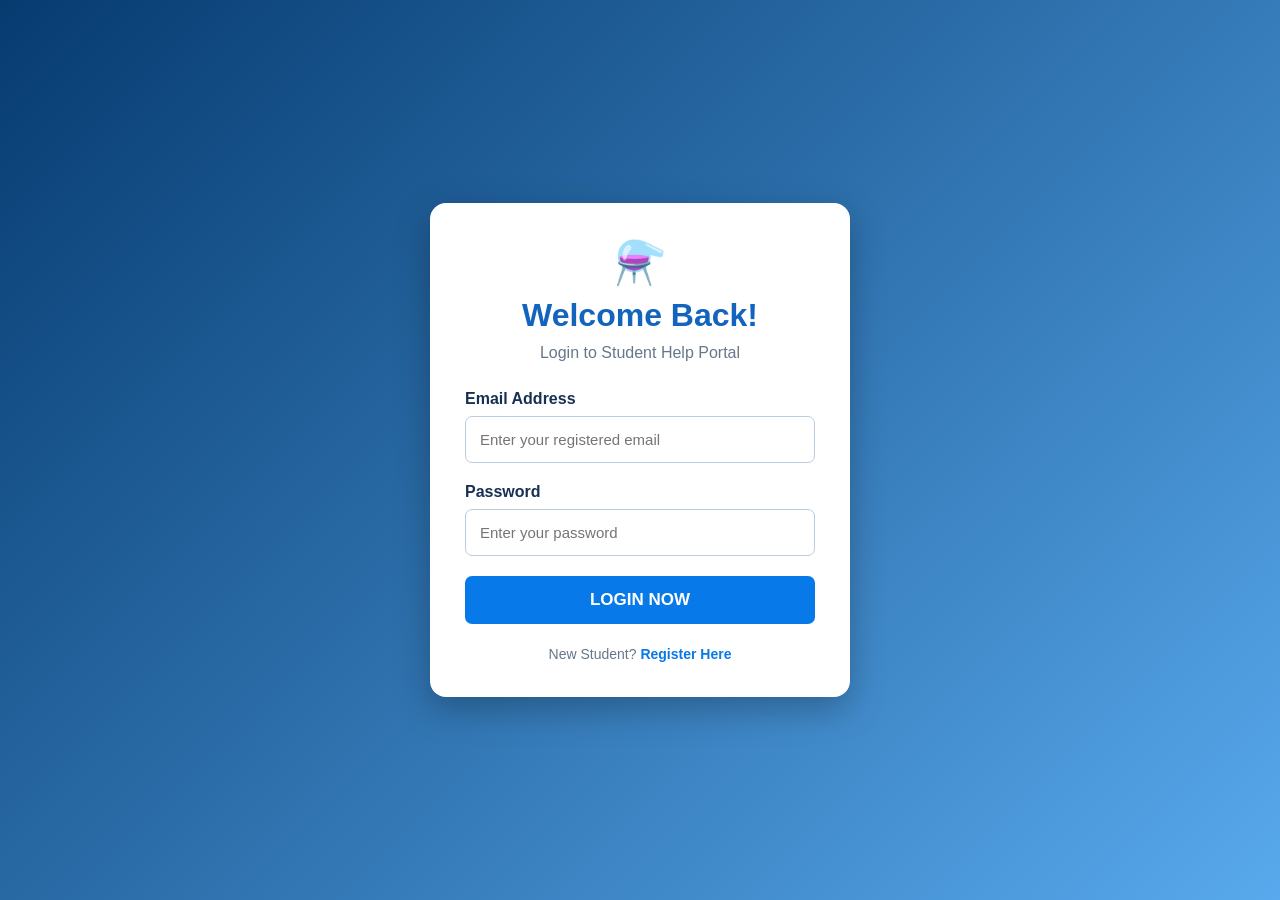
==== commit 02eca002: "Update dashboard.html" ====
--- a/dashboard.html
+++ b/dashboard.html
@@ -1,436 +1,251 @@
-
 <!DOCTYPE html>
 <html lang="en">
 <head>
 <meta charset="UTF-8">
 <meta name="viewport" content="width=device-width, initial-scale=1.0">
-<title>Student Help Portal</title>
-
+<title>Student Dashboard</title>
+<link rel="stylesheet" href="style.css">
 <style>
-*{
- margin:0;
- padding:0;
- box-sizing:border-box;
- scroll-behavior:smooth;
-}
-body{
- font-family:Arial,sans-serif;
- background:#f0f5ff;
- color:#18345d;
- transition:.3s;
-}
-header{
- background:#fff;
- display:flex;
- justify-content:space-between;
- align-items:center;
- padding:15px 6%;
- box-shadow:0 3px 15px #0001;
- position:sticky;
- top:0;
- z-index:100;
-}
-.logo{
- font-size:23px;
- font-weight:bold;
- color:#0754ad;
-}
-nav{
- display:flex;
- gap:24px;
- align-items:center;
- flex-wrap:wrap;
-}
-nav a{
- text-decoration:none;
- color:#17365e;
- font-weight:bold;
- font-size:14px;
-}
-nav a:hover{color:#0878e8}
-.theme-btn{
- border:0;
- background:#0754ad;
- color:white;
- padding:9px 14px;
- border-radius:20px;
- cursor:pointer;
-}
-.hero{
- min-height:520px;
- display:flex;
- align-items:center;
- padding:60px 8%;
- color:white;
- background:
- linear-gradient(90deg,rgba(0,19,48,.91),rgba(0,47,105,.65),rgba(0,0,0,.18)),
- url('file_000000009aa4821192b9dea07a54ca15.png') center/cover no-repeat;
-}
-.hero-content{max-width:650px}
-.hero h1{
- font-size:48px;
- line-height:1.2;
- margin-bottom:20px;
-}
-.hero p{
- font-size:18px;
- line-height:1.7;
- margin-bottom:25px;
-}
-.hero-btn{
- display:inline-block;
- background:#fff;
- color:#0754ad;
- text-decoration:none;
- padding:13px 25px;
- border-radius:7px;
- font-weight:bold;
-}
-.section{
- padding:55px 7%;
-}
-.section-title{
- text-align:center;
- margin-bottom:35px;
-}
-.section-title span{
- color:#0878e8;
- font-size:13px;
- font-weight:bold;
- letter-spacing:2px;
-}
-.section-title h2{
- font-size:32px;
- margin-top:10px;
- color:#123765;
-}
-.section-title p{
- color:#63758e;
- margin-top:10px;
-}
-.services{
- display:grid;
- grid-template-columns:repeat(4,1fr);
- gap:22px;
-}
-.service-card{
- padding:28px 22px;
- background:white;
- border-radius:15px;
- box-shadow:0 7px 25px #18345d12;
- border-bottom:4px solid #1782ed;
- transition:.3s;
-}
-.service-card:hover{
- transform:translateY(-7px);
- box-shadow:0 12px 28px #18345d20;
-}
-.service-icon{
- font-size:35px;
- margin-bottom:15px;
-}
-.service-card h3{
- margin-bottom:12px;
- color:#123765;
-}
-.service-card p{
- color:#66758b;
- line-height:1.6;
- font-size:14px;
- margin-bottom:18px;
-}
-.card-link{
- display:inline-block;
- background:#eaf3ff;
- color:#0754ad;
- padding:9px 15px;
- border-radius:6px;
- text-decoration:none;
- font-weight:bold;
- font-size:13px;
-}
-.info-grid{
- display:grid;
- grid-template-columns:repeat(3,1fr);
- gap:22px;
-}
-.panel{
- background:white;
- padding:25px;
- border-radius:13px;
- box-shadow:0 5px 20px #18345d12;
-}
-.panel h3{
- color:#0754ad;
- margin-bottom:18px;
-}
-.panel p{
- color:#63758e;
- line-height:1.7;
- font-size:14px;
-}
-.panel input{
- width:100%;
- padding:11px;
- margin:7px 0;
- border:1px solid #d3deec;
- border-radius:6px;
- outline:none;
-}
-.panel button,.search-form button{
- border:0;
- background:#0754ad;
- color:white;
- padding:11px 18px;
- border-radius:6px;
- cursor:pointer;
- margin-top:10px;
-}
-.quick-links a{
- display:block;
- padding:12px 0;
- color:#31567f;
- text-decoration:none;
- border-bottom:1px solid #edf1f6;
-}
-.search-form{
- display:flex;
- gap:10px;
- max-width:650px;
- margin:auto;
-}
-.search-form input{
- flex:1;
- min-width:0;
- padding:14px;
- border:1px solid #ccd9ea;
- border-radius:7px;
-}
-.search-form button{margin:0}
-.about-box{
- background:linear-gradient(120deg,#0754ad,#1687e8);
- color:white;
- padding:45px;
- border-radius:15px;
- text-align:center;
-}
-.about-box p{
- max-width:750px;
- margin:15px auto 0;
- line-height:1.8;
-}
-footer{
- background:#08264b;
- color:white;
- text-align:center;
- padding:25px;
- font-size:14px;
-}
-body.dark{
- background:#101c2e;
- color:#e7efff;
-}
-body.dark header,
-body.dark .service-card,
-body.dark .panel{
- background:#1c2d45;
- color:white;
-}
-body.dark nav a,
-body.dark .section-title h2,
-body.dark .service-card h3{
- color:#e7efff;
-}
-body.dark .service-card p,
-body.dark .panel p{
- color:#c2d0e3;
-}
-body.dark .card-link{background:#29466b;color:white}
-@media(max-width:900px){
- .services{grid-template-columns:repeat(2,1fr)}
- .info-grid{grid-template-columns:1fr}
-}
-@media(max-width:600px){
- header{flex-direction:column;gap:14px}
- nav{justify-content:center;gap:13px}
- nav a{font-size:12px}
- .hero{min-height:430px;padding:40px 7%}
- .hero h1{font-size:34px}
- .hero p{font-size:15px}
- .services{grid-template-columns:1fr}
- .section{padding:40px 6%}
- .section-title h2{font-size:26px}
- .search-form{flex-direction:column}
- .about-box{padding:28px 18px}
+.dash-header{background:#062c70;color:white;padding:18px 5%;display:flex;justify-content:space-between;align-items:center;flex-wrap:wrap}
+.dash-header h1 span{color:#48a8ff}
+.dash-header button,.side-nav button,.tool-card button,.profile-panel button{border:0;border-radius:7px;padding:12px 16px;cursor:pointer}
+.dash-header button,.tool-card button,.profile-panel button{background:#0870fa;color:white}
+.dash-layout{display:flex;min-height:85vh}
+.side-nav{width:220px;background:#06377f;padding:15px;flex-shrink:0}
+.side-nav button{display:block;width:100%;text-align:left;margin:6px 0;background:transparent;color:white}
+.side-nav button.active,.side-nav button:hover{background:#0870fa}
+.dash-main{flex:1;min-width:0;padding:25px}
+.dash-section{display:none}
+.dash-section.active{display:block}
+.dash-hero{min-height:260px;padding:35px;display:flex;align-items:center;color:white;border-radius:15px;margin-bottom:22px;background:linear-gradient(90deg,#032c70e8,#063a85a8),url('https://images.unsplash.com/photo-1498050108023-c5249f4df085?auto=format&fit=crop&w=1600&q=85') center/cover}
+.dash-hero h2{font-size:38px}
+.dash-hero p{margin-top:12px;line-height:1.7}
+.dash-cards{display:grid;grid-template-columns:repeat(auto-fit,minmax(190px,1fr));gap:17px}
+.tool-card,.profile-panel{background:white;border-radius:13px;padding:22px;margin-bottom:16px;box-shadow:0 5px 18px #174d8a20}
+.tool-card h3,.dash-section h2{color:#0753a6;margin-bottom:12px}
+.tool-card p{line-height:1.6;margin:10px 0}
+.tool-card input,.tool-card select,.profile-panel input,.profile-panel select{width:100%;padding:12px;margin:8px 0 14px;border:1px solid #cbd5e1;border-radius:7px}
+.profile-panel label{display:block;font-weight:bold;margin-top:10px}
+.dash-footer{text-align:center;padding:20px;color:#54708e}
+body.dark .tool-card,body.dark .profile-panel{background:#1e2c45;color:white}
+@media(max-width:700px){
+.dash-layout{display:block}
+.side-nav{width:100%;display:flex;overflow-x:auto;padding:7px}
+.side-nav button{min-width:max-content;width:auto}
+.dash-main{padding:13px}
+.dash-hero{min-height:220px;padding:20px}
+.dash-hero h2{font-size:28px}
 }
 </style>
 </head>
-
 <body>
 
-<header>
- <div class="logo">⚗ LAB PORTAL</div>
- <nav>
-  <a href="#home">HOME</a>
-  <a href="#info">INFO</a>
-  <a href="#about">ABOUT</a>
-  <a href="#options">OPTIONS</a>
-  <button class="theme-btn" onclick="toggleTheme()">☀ / ☾</button>
- </nav>
+<header class="dash-header">
+<h1>🎓 Student Help <span>Portal</span></h1>
+<div>
+<button data-theme-toggle>🌙 Theme</button>
+<button id="logoutBtn">Logout</button>
+</div>
 </header>
 
-<section class="hero" id="home">
- <div class="hero-content">
-  <h1>Welcome to Student Help Portal</h1>
-  <p>Your Student Service Platform. Explore learning resources, online tools, study materials and useful student services in one place.</p>
-  <a href="#options" class="hero-btn">Explore Services →</a>
- </div>
-</section>
-
-<section class="section" id="options">
- <div class="section-title">
-  <span>WHAT WE OFFER</span>
-  <h2>Our Student Services</h2>
-  <p>Everything you need for your academic journey</p>
- </div>
-
- <div class="services">
-  <div class="service-card">
-   <div class="service-icon">📚</div>
-   <h3>Study Material</h3>
-   <p>Access useful notes, learning resources and study content.</p>
-   <a class="card-link" href="#info">Explore More</a>
-  </div>
-
-  <div class="service-card">
-   <div class="service-icon">🔎</div>
-   <h3>Google Search</h3>
-   <p>Search educational topics and useful information online.</p>
-   <a class="card-link" href="#search">Search Now</a>
-  </div>
-
-  <div class="service-card">
-   <div class="service-icon">💻</div>
-   <h3>Online Tools</h3>
-   <p>Discover helpful online tools for your daily student work.</p>
-   <a class="card-link" href="#info">View Tools</a>
-  </div>
-
-  <div class="service-card">
-   <div class="service-icon">📩</div>
-   <h3>Contact</h3>
-   <p>Find help and contact information for student support.</p>
-   <a class="card-link" href="#about">Contact Info</a>
-  </div>
- </div>
-</section>
-
-<section class="section" id="info">
- <div class="section-title">
-  <span>STUDENT CORNER</span>
-  <h2>Quick Access & Information</h2>
-  <p>Manage your student information and explore useful links</p>
- </div>
-
- <div class="info-grid">
-
-  <div class="panel">
-   <h3>⚡ Quick Access</h3>
-   <div class="quick-links">
-    <a href="#search">🔍 Google Search</a>
-    <a href="#options">📚 Study Services</a>
-    <a href="#about">ℹ️ About Portal</a>
-    <a href="https://www.vbspu.ac.in/" target="_blank" rel="noopener">🎓 University Website ↗</a>
-   </div>
-  </div>
-
-  <div class="panel">
-   <h3>👨‍🎓 Student Profile</h3>
-   <input id="studentName" type="text" placeholder="Student Name">
-   <input id="studentMobile" type="tel" placeholder="Mobile Number">
-   <input id="studentCollege" type="text" placeholder="College Name">
-   <input id="studentSemester" type="text" placeholder="Semester">
-   <button onclick="saveProfile()">Save Profile</button>
-   <p id="saveMessage"></p>
-  </div>
-
-  <div class="panel">
-   <h3>📢 Latest Updates</h3>
-   <p>Welcome to Student Help Portal.</p>
-   <br>
-   <p>Explore study resources and useful student services.</p>
-   <br>
-   <p>Keep checking your university website for official notices.</p>
-  </div>
-
- </div>
-</section>
-
-<section class="section" id="search">
- <div class="section-title">
-  <span>SEARCH ANYTHING</span>
-  <h2>Google Search</h2>
-  <p>Find educational information quickly</p>
- </div>
-
- <form class="search-form" onsubmit="googleSearch(event)">
-  <input type="search" id="googleQuery" placeholder="Search anything on Google..." required>
-  <button type="submit">Search Google</button>
- </form>
-</section>
-
-<section class="section" id="about">
- <div class="about-box">
-  <h2>About Student Help Portal</h2>
-  <p>Student Help Portal is a student-focused platform designed to bring useful academic resources, online search and student services together in one convenient place.</p>
-  <p>Contact: Student Help Portal</p>
- </div>
-</section>
-
-<footer>
- <p>© 2026 Student Help Portal | All Rights Reserved</p>
- <p style="margin-top:8px">Designed for Students</p>
-</footer>
-
+<div class="dash-layout">
+<aside class="side-nav">
+<button class="active" data-section="home">🏠 Dashboard</button>
+<button data-section="study">📚 Study Material</button>
+<button data-section="search">🔎 Google Search</button>
+<button data-section="tools">🛠 Online Tools</button>
+<button data-section="profile">👤 My Profile</button>
+<button data-section="about">ⓘ About Us</button>
+<button data-section="contact">✉ Contact Us</button>
+<button id="backHome">↩ Main Website</button>
+</aside>
+
+<main class="dash-main">
+
+<section class="dash-section active" id="home">
+<div class="dash-hero">
+<div>
+<h2>Welcome Back, <span id="welcomeName">Student</span>!</h2>
+<p>Your Student Help Portal is ready to support your learning journey.</p>
+</div>
+</div>
+
+<div class="profile-panel">
+<h2>Student Profile</h2>
+<p>Name: <b id="homeName">Student</b></p>
+<p>Semester: <b id="homeSemester">Not added</b></p>
+<p>College: <b id="homeCollege">Not added</b></p>
+<button onclick="showSection('profile')">Edit Profile</button>
+</div>
+
+<div class="dash-cards">
+<div class="tool-card"><h3>📚 Study Material</h3><p>Notes and educational resources.</p><button onclick="showSection('study')">Explore →</button></div>
+<div class="tool-card"><h3>🔎 Google Search</h3><p>Search educational topics.</p><button onclick="showSection('search')">Search →</button></div>
+<div class="tool-card"><h3>🛠 Online Tools</h3><p>Useful student tools.</p><button onclick="showSection('tools')">Open →</button></div>
+</div>
+</section>
+
+<section class="dash-section" id="study">
+<h2>📚 Study Material</h2>
+<div class="dash-cards">
+<div class="tool-card"><h3>HTML</h3><p>Learn web development.</p><button onclick="openLink('https://www.w3schools.com/html/')">Open</button></div>
+<div class="tool-card"><h3>CSS</h3><p>Learn website designing.</p><button onclick="openLink('https://www.w3schools.com/css/')">Open</button></div>
+<div class="tool-card"><h3>JavaScript</h3><p>Learn JavaScript.</p><button onclick="openLink('https://developer.mozilla.org/en-US/docs/Web/JavaScript')">Open</button></div>
+<div class="tool-card"><h3>C++</h3><p>Learn programming.</p><button onclick="openLink('https://www.w3schools.com/cpp/')">Open</button></div>
+<div class="tool-card"><h3>VBSPU</h3><p>University information.</p><button onclick="openLink('https://www.vbspu.ac.in/')">Open</button></div>
+</div>
+</section>
+
+<section class="dash-section" id="search">
+<h2>🔎 Google Search</h2>
+<form id="googleForm">
+<input id="googleQuery" placeholder="What do you want to search?" required>
+<button>Search Google</button>
+</form>
+</section>
+
+<section class="dash-section" id="tools">
+<h2>🛠 Online Tools</h2>
+<div class="dash-cards">
+<div class="tool-card">
+<h3>Calculator</h3>
+<input type="number" id="numA" placeholder="First number">
+<select id="operator">
+<option value="+">Addition (+)</option>
+<option value="-">Subtraction (-)</option>
+<option value="*">Multiplication (×)</option>
+<option value="/">Division (÷)</option>
+</select>
+<input type="number" id="numB" placeholder="Second number">
+<button id="calcBtn">Calculate</button>
+<p id="calcResult"></p>
+</div>
+<div class="tool-card"><h3>Google Translate</h3><p>Translate languages.</p><button onclick="openLink('https://translate.google.com/')">Open</button></div>
+<div class="tool-card"><h3>PDF Tools</h3><p>Manage PDF files.</p><button onclick="openLink('https://www.ilovepdf.com/')">Open</button></div>
+<div class="tool-card"><h3>Typing Practice</h3><p>Improve typing skills.</p><button onclick="openLink('https://www.typing.com/')">Open</button></div>
+</div>
+</section>
+
+<section class="dash-section" id="profile">
+<h2>👤 My Student Profile</h2>
+<form class="profile-panel" id="profileForm">
+<label>Full Name</label>
+<input id="profileName" required placeholder="Enter your full name">
+<label>Email</label>
+<input id="profileEmail" disabled>
+<label>Mobile Number</label>
+<input id="profileMobile" type="tel" placeholder="Enter mobile number">
+<label>Semester</label>
+<select id="profileSemester">
+<option value="">Select Semester</option>
+<option>1st Semester</option><option>2nd Semester</option>
+<option>3rd Semester</option><option>4th Semester</option>
+<option>5th Semester</option><option>6th Semester</option>
+</select>
+<label>College Name</label>
+<input id="profileCollege" placeholder="Enter college name">
+<button type="submit">Save Profile</button>
+<p id="saveMessage"></p>
+</form>
+</section>
+
+<section class="dash-section" id="about">
+<h2>About Us</h2>
+<div class="profile-panel"><p>Student Help Portal provides useful educational resources and online student services in one place.</p></div>
+</section>
+
+<section class="dash-section" id="contact">
+<h2>Contact Us</h2>
+<div class="profile-panel">
+<p>For questions and suggestions, contact us through email.</p>
+<p>Email: studenthelpportal@example.com</p>
+</div>
+</section>
+
+</main>
+</div>
+
+<footer class="dash-footer">© 2026 Student Help Portal | Learn • Grow • Succeed</footer>
+
+<script src="script.js"></script>
 <script>
-function toggleTheme(){
- document.body.classList.toggle("dark");
-}
-
-function googleSearch(event){
- event.preventDefault();
- const query=document.getElementById("googleQuery").value.trim();
- if(query){
-  window.open("https://www.google.com/search?q="+encodeURIComponent(query),"_blank");
- }
-}
-
-function saveProfile(){
- const profile={
-  name:document.getElementById("studentName").value,
-  mobile:document.getElementById("studentMobile").value,
-  college:document.getElementById("studentCollege").value,
-  semester:document.getElementById("studentSemester").value
- };
- localStorage.setItem("studentProfile",JSON.stringify(profile));
- document.getElementById("saveMessage").textContent="Profile saved successfully!";
-}
-
-function loadProfile(){
- const saved=localStorage.getItem("studentProfile");
- if(saved){
-  const profile=JSON.parse(saved);
-  document.getElementById("studentName").value=profile.name||"";
-  document.getElementById("studentMobile").value=profile.mobile||"";
-  document.getElementById("studentCollege").value=profile.college||"";
-  document.getElementById("studentSemester").value=profile.semester||"";
- }
-}
-
-loadProfile();
+function showSection(id){
+document.querySelectorAll('.dash-section').forEach(s=>s.classList.toggle('active',s.id===id));
+document.querySelectorAll('[data-section]').forEach(b=>b.classList.toggle('active',b.dataset.section===id));
+history.replaceState(null,'','#'+id);
+window.scrollTo(0,0);
+}
+
+document.querySelectorAll('[data-section]').forEach(b=>b.addEventListener('click',()=>showSection(b.dataset.section)));
+
+document.getElementById('backHome').onclick=()=>location.href='index.html';
+
+document.getElementById('logoutBtn').onclick=()=>{
+sessionStorage.removeItem('loggedInStudent');
+location.href='login.html';
+};
+
+function openLink(url){window.open(url,'_blank','noopener');}
+
+document.getElementById('googleForm').onsubmit=e=>{
+e.preventDefault();
+let q=document.getElementById('googleQuery').value.trim();
+if(q)openLink('https://www.google.com/search?q='+encodeURIComponent(q));
+};
+
+document.getElementById('calcBtn').onclick=()=>{
+let a=document.getElementById('numA').value;
+let b=document.getElementById('numB').value;
+let op=document.getElementById('operator').value;
+let out=document.getElementById('calcResult');
+if(a===''||b===''){out.textContent='Enter both numbers.';return;}
+a=Number(a);b=Number(b);
+if(op==='/'&&b===0){out.textContent='Cannot divide by zero.';return;}
+let r=op==='+'?a+b:op==='-'?a-b:op==='*'?a*b:a/b;
+out.textContent='Result: '+r;
+};
+
+const email=sessionStorage.getItem('loggedInStudent');
+const users=JSON.parse(localStorage.getItem('portalUsers')||'{}');
+
+if(!email||!users[email]){
+location.replace('login.html');
+}else{
+const user=users[email];
+let profile=user.profile||{};
+document.getElementById('profileName').value=profile.name||user.name||'';
+document.getElementById('profileEmail').value=email;
+document.getElementById('profileMobile').value=profile.mobile||'';
+document.getElementById('profileSemester').value=profile.semester||'';
+document.getElementById('profileCollege').value=profile.college||'';
+
+function refresh(){
+let name=profile.name||user.name||'Student';
+document.getElementById('welcomeName').textContent=name;
+document.getElementById('homeName').textContent=name;
+document.getElementById('homeSemester').textContent=profile.semester||'Not added';
+document.getElementById('homeCollege').textContent=profile.college||'Not added';
+}
+refresh();
+
+document.getElementById('profileForm').onsubmit=e=>{
+e.preventDefault();
+profile={
+name:document.getElementById('profileName').value.trim(),
+mobile:document.getElementById('profileMobile').value.trim(),
+semester:document.getElementById('profileSemester').value,
+college:document.getElementById('profileCollege').value.trim()
+};
+user.profile=profile;
+users[email]=user;
+localStorage.setItem('portalUsers',JSON.stringify(users));
+refresh();
+document.getElementById('saveMessage').textContent='Profile saved successfully!';
+};
+}
+
+let hash=location.hash.slice(1);
+if(hash&&document.getElementById(hash)&&document.getElementById(hash).classList.contains('dash-section'))showSection(hash);
 </script>
-
 </body>
-   </html>
-
- 
+ </html>
--- a/style.css
+++ b/style.css
@@ -0,0 +1,179 @@
+
+* {
+  margin: 0;
+  padding: 0;
+  box-sizing: border-box;
+  font-family: Arial, sans-serif;
+}
+
+html {
+  scroll-behavior: smooth;
+}
+
+body {
+  background: #f3f8ff;
+  color: #183153;
+}
+
+.navbar {
+  width: 100%;
+  min-height: 75px;
+  background: white;
+  display: flex;
+  justify-content: space-between;
+  align-items: center;
+  padding: 15px 5%;
+  flex-wrap: wrap;
+  gap: 15px;
+  box-shadow: 0 3px 15px #00000012;
+}
+
+.logo {
+  font-size: 25px;
+  font-weight: bold;
+  color: #1264bd;
+}
+
+nav {
+  display: flex;
+  flex-wrap: wrap;
+  gap: 20px;
+}
+
+nav a {
+  text-decoration: none;
+  color: #183153;
+  font-weight: 600;
+}
+
+nav a:hover {
+  color: #0879e8;
+}
+
+.hero {
+  min-height: 580px;
+  padding: 70px 8%;
+  display: flex;
+  justify-content: space-between;
+  align-items: center;
+  gap: 35px;
+  flex-wrap: wrap;
+  background:
+    linear-gradient(90deg, #092d52d9, #092d5266),
+    url("https://images.unsplash.com/photo-1532094349884-543bc11b234d?w=1600");
+  background-size: cover;
+  background-position: center;
+}
+
+.welcome {
+  color: white;
+  max-width: 550px;
+}
+
+.welcome h1 {
+  font-size: clamp(35px, 5vw, 58px);
+  margin-bottom: 18px;
+}
+
+.welcome p {
+  font-size: 18px;
+  line-height: 1.7;
+  margin-bottom: 25px;
+}
+
+.primary-btn {
+  display: inline-block;
+  background: #0879e8;
+  color: white;
+  text-decoration: none;
+  padding: 13px 25px;
+  border-radius: 7px;
+  font-weight: bold;
+}
+
+.search-card {
+  width: 100%;
+  max-width: 390px;
+  background: white;
+  padding: 30px;
+  border-radius: 15px;
+  box-shadow: 0 10px 35px #0003;
+}
+
+.search-card h2 {
+  margin-bottom: 20px;
+  color: #145da0;
+}
+
+.search-card form {
+  display: flex;
+  flex-direction: column;
+  gap: 12px;
+}
+
+.search-card input {
+  width: 100%;
+  padding: 14px;
+  border: 1px solid #cbd8e8;
+  border-radius: 6px;
+  font-size: 15px;
+}
+
+.search-card button {
+  padding: 13px;
+  background: #0879e8;
+  color: white;
+  border: none;
+  border-radius: 6px;
+  font-size: 16px;
+  cursor: pointer;
+}
+
+.search-card p {
+  margin-top: 15px;
+  color: #66778a;
+  font-size: 13px;
+}
+
+.content {
+  text-align: center;
+  padding: 65px 20px;
+  min-height: 180px;
+}
+
+.content h2 {
+  color: #1264bd;
+  margin-bottom: 15px;
+  font-size: 30px;
+}
+
+.content p {
+  line-height: 1.7;
+}
+
+footer {
+  background: #102f50;
+  color: white;
+  text-align: center;
+  padding: 22px;
+}
+
+@media (max-width: 700px) {
+  .navbar {
+    justify-content: center;
+  }
+
+  nav {
+    justify-content: center;
+    gap: 14px;
+  }
+
+  .hero {
+    padding: 55px 6%;
+    justify-content: center;
+  }
+
+  .welcome {
+    text-align: center;
+  }
+}
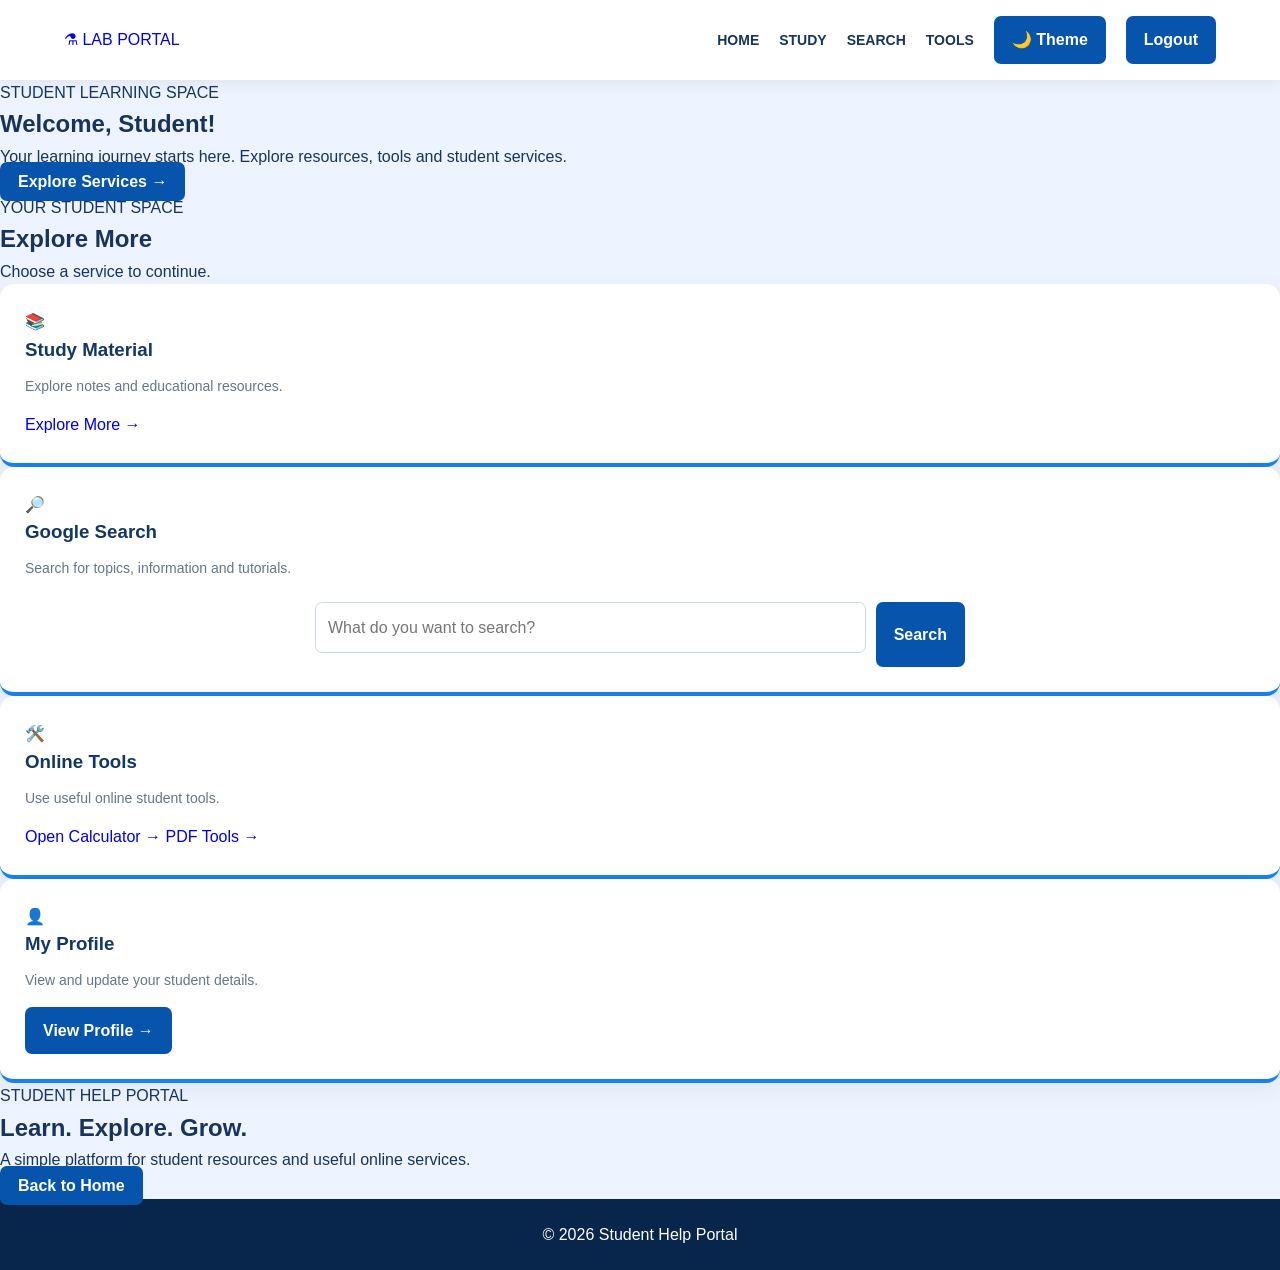
==== commit f788a418: "Update dashboard.html" ====
--- a/dashboard.html
+++ b/dashboard.html
@@ -1,251 +1,122 @@
+
 <!DOCTYPE html>
 <html lang="en">
 <head>
 <meta charset="UTF-8">
 <meta name="viewport" content="width=device-width, initial-scale=1.0">
-<title>Student Dashboard</title>
+<title>Student Dashboard | Student Help Portal</title>
 <link rel="stylesheet" href="style.css">
-<style>
-.dash-header{background:#062c70;color:white;padding:18px 5%;display:flex;justify-content:space-between;align-items:center;flex-wrap:wrap}
-.dash-header h1 span{color:#48a8ff}
-.dash-header button,.side-nav button,.tool-card button,.profile-panel button{border:0;border-radius:7px;padding:12px 16px;cursor:pointer}
-.dash-header button,.tool-card button,.profile-panel button{background:#0870fa;color:white}
-.dash-layout{display:flex;min-height:85vh}
-.side-nav{width:220px;background:#06377f;padding:15px;flex-shrink:0}
-.side-nav button{display:block;width:100%;text-align:left;margin:6px 0;background:transparent;color:white}
-.side-nav button.active,.side-nav button:hover{background:#0870fa}
-.dash-main{flex:1;min-width:0;padding:25px}
-.dash-section{display:none}
-.dash-section.active{display:block}
-.dash-hero{min-height:260px;padding:35px;display:flex;align-items:center;color:white;border-radius:15px;margin-bottom:22px;background:linear-gradient(90deg,#032c70e8,#063a85a8),url('https://images.unsplash.com/photo-1498050108023-c5249f4df085?auto=format&fit=crop&w=1600&q=85') center/cover}
-.dash-hero h2{font-size:38px}
-.dash-hero p{margin-top:12px;line-height:1.7}
-.dash-cards{display:grid;grid-template-columns:repeat(auto-fit,minmax(190px,1fr));gap:17px}
-.tool-card,.profile-panel{background:white;border-radius:13px;padding:22px;margin-bottom:16px;box-shadow:0 5px 18px #174d8a20}
-.tool-card h3,.dash-section h2{color:#0753a6;margin-bottom:12px}
-.tool-card p{line-height:1.6;margin:10px 0}
-.tool-card input,.tool-card select,.profile-panel input,.profile-panel select{width:100%;padding:12px;margin:8px 0 14px;border:1px solid #cbd5e1;border-radius:7px}
-.profile-panel label{display:block;font-weight:bold;margin-top:10px}
-.dash-footer{text-align:center;padding:20px;color:#54708e}
-body.dark .tool-card,body.dark .profile-panel{background:#1e2c45;color:white}
-@media(max-width:700px){
-.dash-layout{display:block}
-.side-nav{width:100%;display:flex;overflow-x:auto;padding:7px}
-.side-nav button{min-width:max-content;width:auto}
-.dash-main{padding:13px}
-.dash-hero{min-height:220px;padding:20px}
-.dash-hero h2{font-size:28px}
-}
-</style>
 </head>
-<body>
+<body class="dashboard-page">
 
-<header class="dash-header">
-<h1>🎓 Student Help <span>Portal</span></h1>
-<div>
-<button data-theme-toggle>🌙 Theme</button>
-<button id="logoutBtn">Logout</button>
-</div>
+<header class="site-header">
+  <a class="brand" href="index.html">⚗ LAB <span>PORTAL</span></a>
+  <nav>
+    <a href="#dashboard">HOME</a>
+    <a href="#study">STUDY</a>
+    <a href="#search">SEARCH</a>
+    <a href="#tools">TOOLS</a>
+    <button class="nav-btn" id="themeToggle" type="button">🌙 Theme</button>
+    <button class="nav-btn nav-btn-light" id="logoutBtn" type="button">Logout</button>
+  </nav>
 </header>
 
-<div class="dash-layout">
-<aside class="side-nav">
-<button class="active" data-section="home">🏠 Dashboard</button>
-<button data-section="study">📚 Study Material</button>
-<button data-section="search">🔎 Google Search</button>
-<button data-section="tools">🛠 Online Tools</button>
-<button data-section="profile">👤 My Profile</button>
-<button data-section="about">ⓘ About Us</button>
-<button data-section="contact">✉ Contact Us</button>
-<button id="backHome">↩ Main Website</button>
-</aside>
-
-<main class="dash-main">
-
-<section class="dash-section active" id="home">
-<div class="dash-hero">
-<div>
-<h2>Welcome Back, <span id="welcomeName">Student</span>!</h2>
-<p>Your Student Help Portal is ready to support your learning journey.</p>
-</div>
-</div>
-
-<div class="profile-panel">
-<h2>Student Profile</h2>
-<p>Name: <b id="homeName">Student</b></p>
-<p>Semester: <b id="homeSemester">Not added</b></p>
-<p>College: <b id="homeCollege">Not added</b></p>
-<button onclick="showSection('profile')">Edit Profile</button>
-</div>
-
-<div class="dash-cards">
-<div class="tool-card"><h3>📚 Study Material</h3><p>Notes and educational resources.</p><button onclick="showSection('study')">Explore →</button></div>
-<div class="tool-card"><h3>🔎 Google Search</h3><p>Search educational topics.</p><button onclick="showSection('search')">Search →</button></div>
-<div class="tool-card"><h3>🛠 Online Tools</h3><p>Useful student tools.</p><button onclick="showSection('tools')">Open →</button></div>
-</div>
+<main>
+<section class="dashboard-hero" id="dashboard">
+  <div class="dashboard-hero-content">
+    <span class="eyebrow">STUDENT LEARNING SPACE</span>
+    <h1>Welcome, <span id="studentName">Student</span>!</h1>
+    <p>Your learning journey starts here. Explore resources, tools and student services.</p>
+    <a href="#study" class="btn">Explore Services →</a>
+  </div>
 </section>
 
-<section class="dash-section" id="study">
-<h2>📚 Study Material</h2>
-<div class="dash-cards">
-<div class="tool-card"><h3>HTML</h3><p>Learn web development.</p><button onclick="openLink('https://www.w3schools.com/html/')">Open</button></div>
-<div class="tool-card"><h3>CSS</h3><p>Learn website designing.</p><button onclick="openLink('https://www.w3schools.com/css/')">Open</button></div>
-<div class="tool-card"><h3>JavaScript</h3><p>Learn JavaScript.</p><button onclick="openLink('https://developer.mozilla.org/en-US/docs/Web/JavaScript')">Open</button></div>
-<div class="tool-card"><h3>C++</h3><p>Learn programming.</p><button onclick="openLink('https://www.w3schools.com/cpp/')">Open</button></div>
-<div class="tool-card"><h3>VBSPU</h3><p>University information.</p><button onclick="openLink('https://www.vbspu.ac.in/')">Open</button></div>
-</div>
+<section class="page-section">
+  <div class="section-heading">
+    <span class="eyebrow">YOUR STUDENT SPACE</span>
+    <h2>Explore More</h2>
+    <p>Choose a service to continue.</p>
+  </div>
+
+  <div class="service-grid">
+
+    <article class="service-card" id="study">
+      <div class="service-icon">📚</div>
+      <h3>Study Material</h3>
+      <p>Explore notes and educational resources.</p>
+      <a href="https://www.google.com/search?q=BCA+study+material" target="_blank" rel="noopener">Explore More →</a>
+    </article>
+
+    <article class="service-card" id="search">
+      <div class="service-icon">🔎</div>
+      <h3>Google Search</h3>
+      <p>Search for topics, information and tutorials.</p>
+      <form id="googleSearchForm" class="search-form">
+        <input type="search" id="googleQuery" placeholder="What do you want to search?" required>
+        <button type="submit" class="btn">Search</button>
+      </form>
+    </article>
+
+    <article class="service-card" id="tools">
+      <div class="service-icon">🛠️</div>
+      <h3>Online Tools</h3>
+      <p>Use useful online student tools.</p>
+      <a href="https://www.calculator.net/" target="_blank" rel="noopener">Open Calculator →</a>
+      <a href="https://www.ilovepdf.com/" target="_blank" rel="noopener">PDF Tools →</a>
+    </article>
+
+    <article class="service-card" id="profile">
+      <div class="service-icon">👤</div>
+      <h3>My Profile</h3>
+      <p>View and update your student details.</p>
+      <button type="button" class="btn" id="profileToggle">View Profile →</button>
+    </article>
+
+  </div>
 </section>
 
-<section class="dash-section" id="search">
-<h2>🔎 Google Search</h2>
-<form id="googleForm">
-<input id="googleQuery" placeholder="What do you want to search?" required>
-<button>Search Google</button>
-</form>
+<section class="page-section profile-section" id="profileDetails" hidden>
+  <div class="auth-card profile-card">
+    <h2>My Student Profile</h2>
+    <form id="profileForm">
+      <label for="profileName">Full Name</label>
+      <input id="profileName" type="text" required>
+
+      <label for="profileMobile">Mobile Number</label>
+      <input id="profileMobile" type="tel" pattern="[0-9]{10}" required>
+
+      <label for="profileCollege">College Name</label>
+      <input id="profileCollege" type="text" required>
+
+      <label for="profileSemester">Semester</label>
+      <select id="profileSemester" required>
+        <option value="">Select Semester</option>
+        <option>1st Semester</option>
+        <option>2nd Semester</option>
+        <option>3rd Semester</option>
+        <option>4th Semester</option>
+        <option>5th Semester</option>
+        <option>6th Semester</option>
+      </select>
+
+      <button type="submit" class="btn">Save Profile</button>
+    </form>
+  </div>
 </section>
 
-<section class="dash-section" id="tools">
-<h2>🛠 Online Tools</h2>
-<div class="dash-cards">
-<div class="tool-card">
-<h3>Calculator</h3>
-<input type="number" id="numA" placeholder="First number">
-<select id="operator">
-<option value="+">Addition (+)</option>
-<option value="-">Subtraction (-)</option>
-<option value="*">Multiplication (×)</option>
-<option value="/">Division (÷)</option>
-</select>
-<input type="number" id="numB" placeholder="Second number">
-<button id="calcBtn">Calculate</button>
-<p id="calcResult"></p>
-</div>
-<div class="tool-card"><h3>Google Translate</h3><p>Translate languages.</p><button onclick="openLink('https://translate.google.com/')">Open</button></div>
-<div class="tool-card"><h3>PDF Tools</h3><p>Manage PDF files.</p><button onclick="openLink('https://www.ilovepdf.com/')">Open</button></div>
-<div class="tool-card"><h3>Typing Practice</h3><p>Improve typing skills.</p><button onclick="openLink('https://www.typing.com/')">Open</button></div>
-</div>
+<section class="page-section about-section" id="about">
+  <div class="about-panel">
+    <span class="eyebrow">STUDENT HELP PORTAL</span>
+    <h2>Learn. Explore. Grow.</h2>
+    <p>A simple platform for student resources and useful online services.</p>
+    <a href="index.html" class="btn">Back to Home</a>
+  </div>
 </section>
+</main>
 
-<section class="dash-section" id="profile">
-<h2>👤 My Student Profile</h2>
-<form class="profile-panel" id="profileForm">
-<label>Full Name</label>
-<input id="profileName" required placeholder="Enter your full name">
-<label>Email</label>
-<input id="profileEmail" disabled>
-<label>Mobile Number</label>
-<input id="profileMobile" type="tel" placeholder="Enter mobile number">
-<label>Semester</label>
-<select id="profileSemester">
-<option value="">Select Semester</option>
-<option>1st Semester</option><option>2nd Semester</option>
-<option>3rd Semester</option><option>4th Semester</option>
-<option>5th Semester</option><option>6th Semester</option>
-</select>
-<label>College Name</label>
-<input id="profileCollege" placeholder="Enter college name">
-<button type="submit">Save Profile</button>
-<p id="saveMessage"></p>
-</form>
-</section>
-
-<section class="dash-section" id="about">
-<h2>About Us</h2>
-<div class="profile-panel"><p>Student Help Portal provides useful educational resources and online student services in one place.</p></div>
-</section>
-
-<section class="dash-section" id="contact">
-<h2>Contact Us</h2>
-<div class="profile-panel">
-<p>For questions and suggestions, contact us through email.</p>
-<p>Email: studenthelpportal@example.com</p>
-</div>
-</section>
-
-</main>
-</div>
-
-<footer class="dash-footer">© 2026 Student Help Portal | Learn • Grow • Succeed</footer>
+<footer>© 2026 Student Help Portal</footer>
 
 <script src="script.js"></script>
-<script>
-function showSection(id){
-document.querySelectorAll('.dash-section').forEach(s=>s.classList.toggle('active',s.id===id));
-document.querySelectorAll('[data-section]').forEach(b=>b.classList.toggle('active',b.dataset.section===id));
-history.replaceState(null,'','#'+id);
-window.scrollTo(0,0);
-}
+</body>
+</html>
 
-document.querySelectorAll('[data-section]').forEach(b=>b.addEventListener('click',()=>showSection(b.dataset.section)));
-
-document.getElementById('backHome').onclick=()=>location.href='index.html';
-
-document.getElementById('logoutBtn').onclick=()=>{
-sessionStorage.removeItem('loggedInStudent');
-location.href='login.html';
-};
-
-function openLink(url){window.open(url,'_blank','noopener');}
-
-document.getElementById('googleForm').onsubmit=e=>{
-e.preventDefault();
-let q=document.getElementById('googleQuery').value.trim();
-if(q)openLink('https://www.google.com/search?q='+encodeURIComponent(q));
-};
-
-document.getElementById('calcBtn').onclick=()=>{
-let a=document.getElementById('numA').value;
-let b=document.getElementById('numB').value;
-let op=document.getElementById('operator').value;
-let out=document.getElementById('calcResult');
-if(a===''||b===''){out.textContent='Enter both numbers.';return;}
-a=Number(a);b=Number(b);
-if(op==='/'&&b===0){out.textContent='Cannot divide by zero.';return;}
-let r=op==='+'?a+b:op==='-'?a-b:op==='*'?a*b:a/b;
-out.textContent='Result: '+r;
-};
-
-const email=sessionStorage.getItem('loggedInStudent');
-const users=JSON.parse(localStorage.getItem('portalUsers')||'{}');
-
-if(!email||!users[email]){
-location.replace('login.html');
-}else{
-const user=users[email];
-let profile=user.profile||{};
-document.getElementById('profileName').value=profile.name||user.name||'';
-document.getElementById('profileEmail').value=email;
-document.getElementById('profileMobile').value=profile.mobile||'';
-document.getElementById('profileSemester').value=profile.semester||'';
-document.getElementById('profileCollege').value=profile.college||'';
-
-function refresh(){
-let name=profile.name||user.name||'Student';
-document.getElementById('welcomeName').textContent=name;
-document.getElementById('homeName').textContent=name;
-document.getElementById('homeSemester').textContent=profile.semester||'Not added';
-document.getElementById('homeCollege').textContent=profile.college||'Not added';
-}
-refresh();
-
-document.getElementById('profileForm').onsubmit=e=>{
-e.preventDefault();
-profile={
-name:document.getElementById('profileName').value.trim(),
-mobile:document.getElementById('profileMobile').value.trim(),
-semester:document.getElementById('profileSemester').value,
-college:document.getElementById('profileCollege').value.trim()
-};
-user.profile=profile;
-users[email]=user;
-localStorage.setItem('portalUsers',JSON.stringify(users));
-refresh();
-document.getElementById('saveMessage').textContent='Profile saved successfully!';
-};
-}
-
-let hash=location.hash.slice(1);
-if(hash&&document.getElementById(hash)&&document.getElementById(hash).classList.contains('dash-section'))showSection(hash);
-</script>
-</body>
- </html>
--- a/style.css
+++ b/style.css
@@ -1,179 +1,413 @@
+/* STUDENT HELP PORTAL - MAIN DESIGN */
 
 * {
-  margin: 0;
-  padding: 0;
-  box-sizing: border-box;
-  font-family: Arial, sans-serif;
+    margin: 0;
+    padding: 0;
+    box-sizing: border-box;
 }
 
 html {
-  scroll-behavior: smooth;
+    scroll-behavior: smooth;
 }
 
 body {
-  background: #f3f8ff;
-  color: #183153;
-}
-
-.navbar {
-  width: 100%;
-  min-height: 75px;
-  background: white;
-  display: flex;
-  justify-content: space-between;
-  align-items: center;
-  padding: 15px 5%;
-  flex-wrap: wrap;
-  gap: 15px;
-  box-shadow: 0 3px 15px #00000012;
+    font-family: Arial, sans-serif;
+    background: #edf4ff;
+    color: #18345d;
+    line-height: 1.6;
+    transition: background .3s, color .3s;
+}
+
+button, input, select, textarea {
+    font: inherit;
+}
+
+button {
+    cursor: pointer;
+}
+
+a {
+    text-decoration: none;
+}
+
+/* HEADER */
+
+header {
+    background: #ffffff;
+    padding: 16px 5%;
+    display: flex;
+    align-items: center;
+    justify-content: space-between;
+    gap: 15px;
+    flex-wrap: wrap;
+    box-shadow: 0 3px 15px #00000012;
 }
 
 .logo {
-  font-size: 25px;
-  font-weight: bold;
-  color: #1264bd;
+    font-size: 23px;
+    font-weight: bold;
+    color: #0754ad;
 }
 
 nav {
-  display: flex;
-  flex-wrap: wrap;
-  gap: 20px;
+    display: flex;
+    align-items: center;
+    gap: 20px;
+    flex-wrap: wrap;
 }
 
 nav a {
-  text-decoration: none;
-  color: #183153;
-  font-weight: 600;
+    color: #17365e;
+    font-weight: bold;
+    font-size: 14px;
 }
 
 nav a:hover {
-  color: #0879e8;
-}
+    color: #0878e8;
+}
+
+/* BUTTONS */
+
+button, .btn, .hero-btn, .card-link {
+    border: none;
+    border-radius: 7px;
+    padding: 11px 18px;
+    background: #0754ad;
+    color: white;
+    font-weight: bold;
+    transition: .3s;
+}
+
+button:hover, .btn:hover {
+    background: #0878e8;
+    transform: translateY(-2px);
+}
+
+/* HERO BANNER */
 
 .hero {
-  min-height: 580px;
-  padding: 70px 8%;
-  display: flex;
-  justify-content: space-between;
-  align-items: center;
-  gap: 35px;
-  flex-wrap: wrap;
-  background:
-    linear-gradient(90deg, #092d52d9, #092d5266),
-    url("https://images.unsplash.com/photo-1532094349884-543bc11b234d?w=1600");
-  background-size: cover;
-  background-position: center;
-}
-
-.welcome {
-  color: white;
-  max-width: 550px;
-}
-
-.welcome h1 {
-  font-size: clamp(35px, 5vw, 58px);
-  margin-bottom: 18px;
-}
-
-.welcome p {
-  font-size: 18px;
-  line-height: 1.7;
-  margin-bottom: 25px;
-}
-
-.primary-btn {
-  display: inline-block;
-  background: #0879e8;
-  color: white;
-  text-decoration: none;
-  padding: 13px 25px;
-  border-radius: 7px;
-  font-weight: bold;
-}
-
-.search-card {
-  width: 100%;
-  max-width: 390px;
-  background: white;
-  padding: 30px;
-  border-radius: 15px;
-  box-shadow: 0 10px 35px #0003;
-}
-
-.search-card h2 {
-  margin-bottom: 20px;
-  color: #145da0;
-}
-
-.search-card form {
-  display: flex;
-  flex-direction: column;
-  gap: 12px;
-}
-
-.search-card input {
-  width: 100%;
-  padding: 14px;
-  border: 1px solid #cbd8e8;
-  border-radius: 6px;
-  font-size: 15px;
-}
-
-.search-card button {
-  padding: 13px;
-  background: #0879e8;
-  color: white;
-  border: none;
-  border-radius: 6px;
-  font-size: 16px;
-  cursor: pointer;
-}
-
-.search-card p {
-  margin-top: 15px;
-  color: #66778a;
-  font-size: 13px;
-}
-
-.content {
-  text-align: center;
-  padding: 65px 20px;
-  min-height: 180px;
-}
-
-.content h2 {
-  color: #1264bd;
-  margin-bottom: 15px;
-  font-size: 30px;
-}
-
-.content p {
-  line-height: 1.7;
-}
+    min-height: 420px;
+    padding: 55px 7%;
+    display: flex;
+    align-items: center;
+    color: white;
+    background:
+        linear-gradient(90deg, #001b42e8, #064b91a8),
+        url("https://images.unsplash.com/photo-1498050108023-c5249f4df085?auto=format&fit=crop&w=1600&q=85")
+        center/cover no-repeat;
+    border-radius: 0;
+}
+
+.hero-content {
+    max-width: 650px;
+}
+
+.hero h1 {
+    font-size: clamp(30px, 5vw, 48px);
+    line-height: 1.2;
+    margin-bottom: 18px;
+}
+
+.hero p {
+    font-size: 17px;
+    margin-bottom: 22px;
+}
+
+/* PAGE SECTIONS */
+
+.section {
+    padding: 50px 6%;
+}
+
+.section-title {
+    text-align: center;
+    margin-bottom: 30px;
+}
+
+.section-title h2 {
+    color: #123765;
+    font-size: 30px;
+    margin: 10px 0;
+}
+
+.section-title p {
+    color: #63758e;
+}
+
+/* SERVICE CARDS */
+
+.services, .cards {
+    display: grid;
+    grid-template-columns: repeat(auto-fit, minmax(210px, 1fr));
+    gap: 22px;
+}
+
+.service-card, .card, .panel {
+    background: white;
+    padding: 25px;
+    border-radius: 14px;
+    box-shadow: 0 6px 22px #18345d12;
+    border-bottom: 4px solid #1782ed;
+    transition: .3s;
+}
+
+.service-card:hover, .card:hover {
+    transform: translateY(-5px);
+    box-shadow: 0 12px 25px #18345d20;
+}
+
+.service-card h3, .card h3 {
+    color: #123765;
+    margin-bottom: 10px;
+}
+
+.service-card p, .card p {
+    color: #66758b;
+    font-size: 14px;
+    margin-bottom: 15px;
+}
+
+/* FORMS */
+
+.auth, .auth-card {
+    max-width: 430px;
+    margin: 45px auto;
+    padding: 28px;
+    background: white;
+    border-radius: 15px;
+    box-shadow: 0 6px 25px #00000018;
+}
+
+.auth h1, .auth-card h1 {
+    text-align: center;
+    color: #0754ad;
+    margin-bottom: 20px;
+}
+
+label {
+    display: block;
+    margin-top: 12px;
+    font-weight: bold;
+    color: #24466f;
+}
+
+input, select, textarea {
+    width: 100%;
+    padding: 12px;
+    margin: 7px 0 14px;
+    border: 1px solid #cbd8e8;
+    border-radius: 7px;
+    background: white;
+    color: #18345d;
+    outline: none;
+}
+
+input:focus, select:focus, textarea:focus {
+    border-color: #0878e8;
+    box-shadow: 0 0 0 3px #0878e822;
+}
+
+/* INFO AND PROFILE */
+
+.info-grid {
+    display: grid;
+    grid-template-columns: repeat(3, 1fr);
+    gap: 22px;
+}
+
+.panel h3 {
+    color: #0754ad;
+    margin-bottom: 15px;
+}
+
+.quick-links a {
+    display: block;
+    padding: 12px 0;
+    color: #31567f;
+    border-bottom: 1px solid #edf1f6;
+}
+
+.profile-box, .updates {
+    background: white;
+    padding: 22px;
+    border-radius: 13px;
+    margin-bottom: 20px;
+    box-shadow: 0 5px 18px #18345d12;
+}
+
+/* SIDEBAR DASHBOARD */
+
+.layout {
+    display: flex;
+    min-height: 75vh;
+}
+
+.sidebar {
+    width: 230px;
+    flex-shrink: 0;
+    background: #06377f;
+    padding: 18px 12px;
+    color: white;
+}
+
+.sidebar button {
+    display: block;
+    width: 100%;
+    text-align: left;
+    margin: 7px 0;
+    background: transparent;
+}
+
+.sidebar button:hover,
+.sidebar button.active {
+    background: #0870fa;
+}
+
+.content, .main-content {
+    flex: 1;
+    min-width: 0;
+    padding: 25px;
+}
+
+.hidden {
+    display: none !important;
+}
+
+/* SEARCH */
+
+.search-form {
+    display: flex;
+    gap: 10px;
+    max-width: 650px;
+    margin: auto;
+}
+
+.search-form input {
+    flex: 1;
+    min-width: 0;
+}
+
+.search-form button {
+    margin-top: 7px;
+}
+
+/* ABOUT */
+
+.about-box {
+    background: linear-gradient(120deg, #0754ad, #1687e8);
+    color: white;
+    padding: 40px;
+    border-radius: 15px;
+    text-align: center;
+}
+
+.about-box p {
+    max-width: 750px;
+    margin: 15px auto;
+}
+
+/* FOOTER */
 
 footer {
-  background: #102f50;
-  color: white;
-  text-align: center;
-  padding: 22px;
-}
-
-@media (max-width: 700px) {
-  .navbar {
-    justify-content: center;
+    background: #08264b;
+    color: white;
+    text-align: center;
+    padding: 23px;
+}
+
+/* DARK THEME */
+
+body.dark,
+body.dark-mode {
+    background: #101c2e;
+    color: #e7efff;
+}
+
+body.dark header,
+body.dark .service-card,
+body.dark .card,
+body.dark .panel,
+body.dark .auth,
+body.dark .auth-card,
+body.dark .section,
+body.dark .profile-box,
+body.dark .updates,
+body.dark-mode .card,
+body.dark-mode .section {
+    background: #1c2d45;
+    color: white;
+}
+
+body.dark h2,
+body.dark h3,
+body.dark .section-title h2 {
+    color: #e7efff;
+}
+
+body.dark p {
+    color: #c2d0e3;
+}
+
+/* MOBILE AND TABLET */
+
+@media (max-width: 900px) {
+    .info-grid {
+        grid-template-columns: 1fr;
+    }
+
+    .services, .cards {
+        grid-template-columns: repeat(2, 1fr);
+    }
+}
+
+@media (max-width: 600px) {
+    header {
+        flex-direction: column;
+        text-align: center;
+    }
+
+    nav {
+        justify-content: center;
+        gap: 12px;
+    }
+
+    .hero {
+        min-height: 350px;
+        padding: 35px 6%;
+    }
+
+    .services, .cards {
+        grid-template-columns: 1fr;
+    }
+
+    .section {
+        padding: 35px 5%;
+    }
+
+    .search-form {
+        flex-direction: column;
+    }
+
+    .layout {
+        display: block;
+    }
+
+    .sidebar {
+        width: 100%;
+        display: flex;
+        overflow-x: auto;
+    }
+
+    .sidebar button {
+        min-width: max-content;
+        width: auto;
+    }
+
+    .content, .main-content {
+        padding: 14px;
+    }
+
+    .auth, .auth-card {
+        margin: 20px 12px;
+    }
   }
-
-  nav {
-    justify-content: center;
-    gap: 14px;
-  }
-
-  .hero {
-    padding: 55px 6%;
-    justify-content: center;
-  }
-
-  .welcome {
-    text-align: center;
-  }
-}
